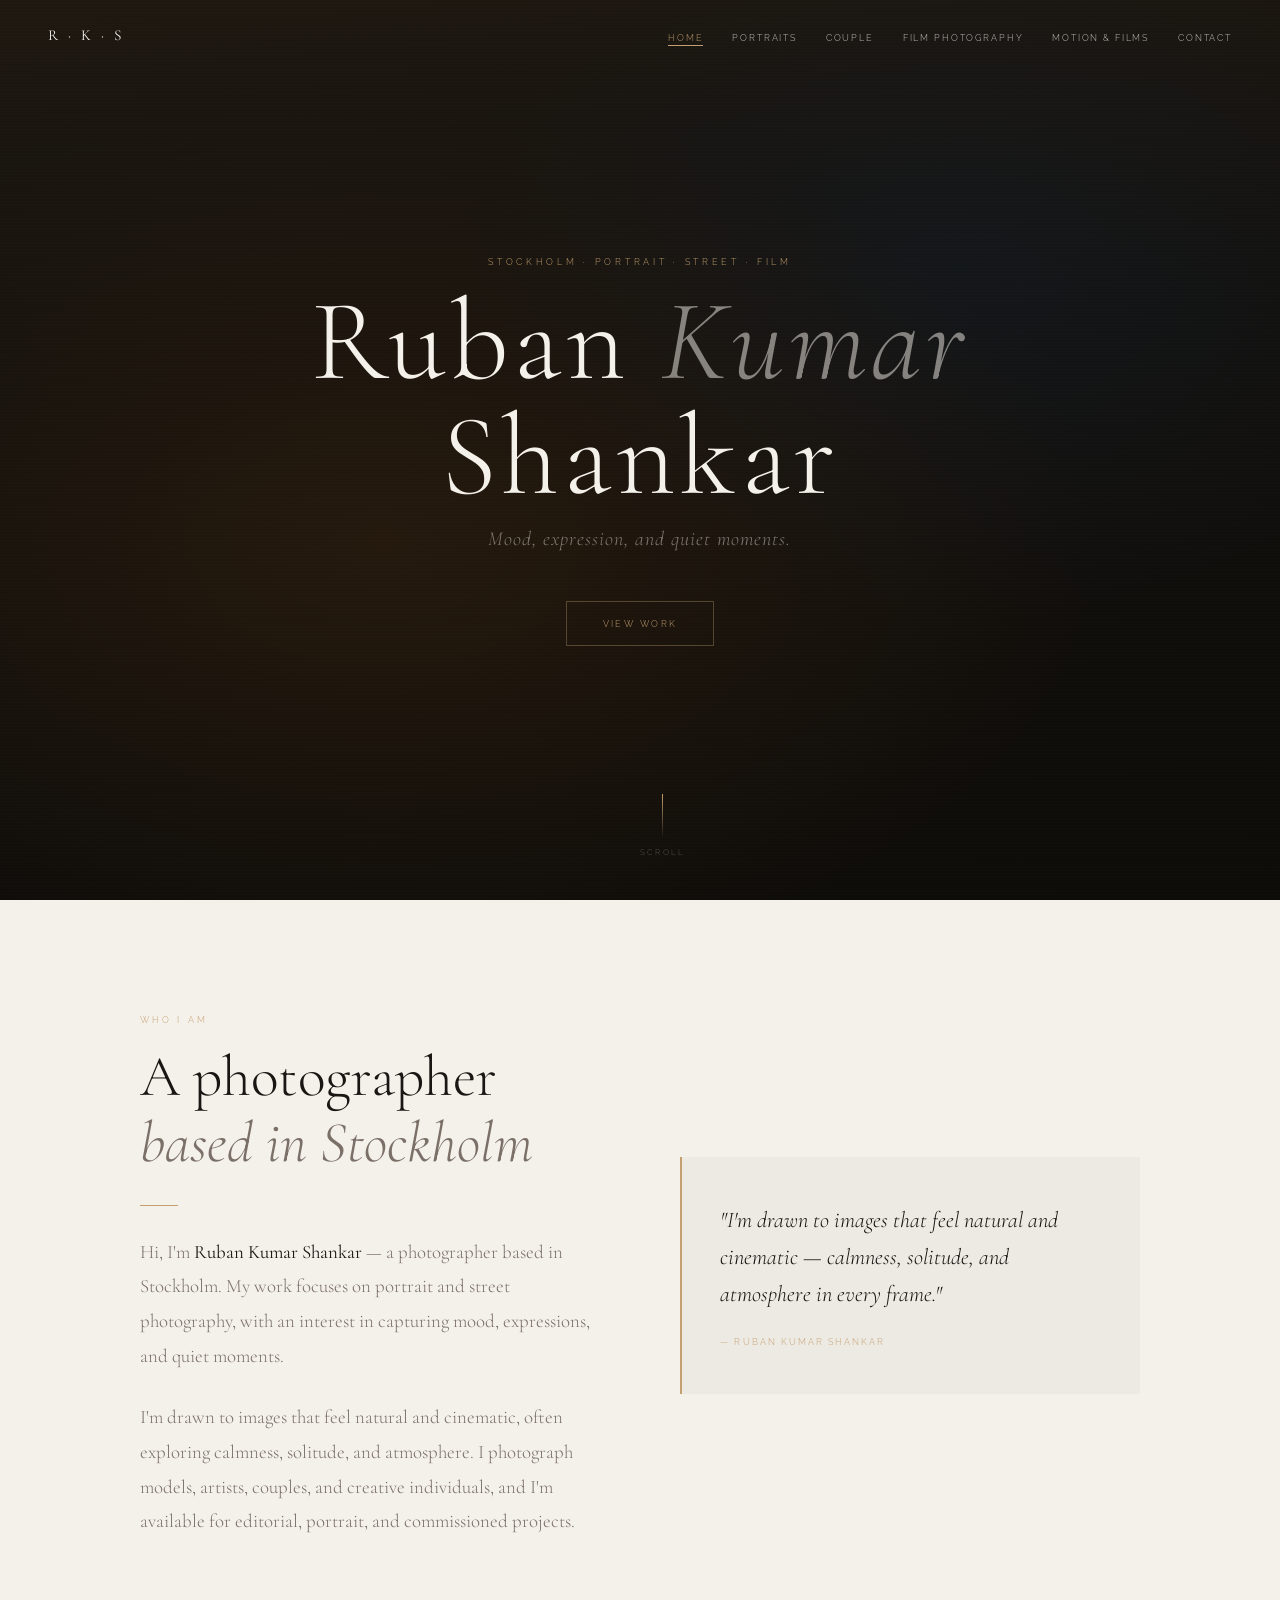
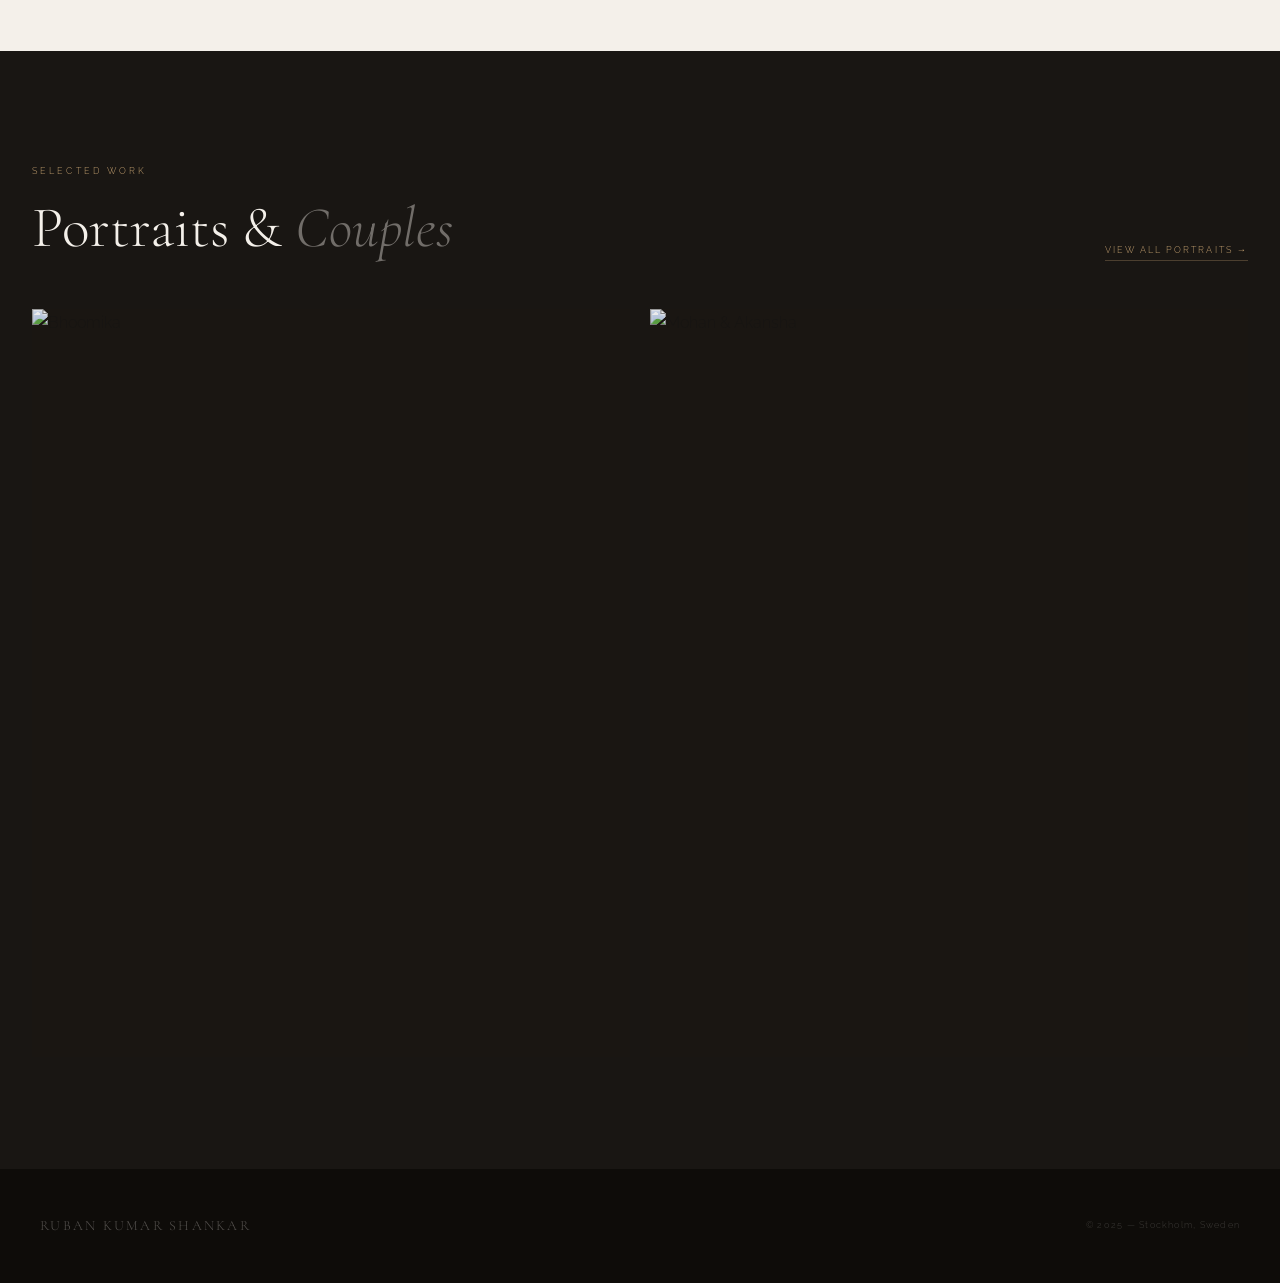
==== index.html @ 08f06799 "Add files via upload" ====
<!DOCTYPE html>
<html lang="en">
<head>
  <meta charset="UTF-8"/>
  <meta name="viewport" content="width=device-width, initial-scale=1.0"/>
  <title>Ruban Kumar Shankar — Photography</title>
  <link rel="preconnect" href="https://fonts.googleapis.com"/>
  <link rel="preconnect" href="https://fonts.gstatic.com" crossorigin/>
  <link href="https://fonts.googleapis.com/css2?family=Cormorant+Garamond:ital,wght@0,300;0,400;0,500;1,300;1,400&family=Raleway:wght@200;300;400;500&display=swap" rel="stylesheet"/>

  <style>
    :root {
      --ink:   #191613;
      --paper: #f4f0ea;
      --ghost: #edeae4;
      --warm:  #c4a070;
      --muted: #7a7068;
      --serif: 'Cormorant Garamond', Georgia, serif;
      --sans:  'Raleway', sans-serif;
      --ease:  cubic-bezier(.25,.46,.45,.94);
    }
    *, *::before, *::after { box-sizing: border-box; margin: 0; padding: 0; }
    html { scroll-behavior: smooth; }
    body { background: var(--paper); color: var(--ink); font-family: var(--sans); font-weight: 300; line-height: 1.7; overflow-x: hidden; }

    /* PAGE SYSTEM */
    .page { display: none; }
    .page.active { display: block; animation: pageIn .65s var(--ease) forwards; }
    @keyframes pageIn { from { opacity:0; transform:translateY(14px); } to { opacity:1; transform:translateY(0); } }

    /* NAV */
    nav { position:fixed; top:0; left:0; right:0; z-index:200; display:flex; align-items:center; justify-content:space-between; padding:1.4rem 3rem; transition:background .4s var(--ease), box-shadow .4s; }
    nav.scrolled { background:rgba(244,240,234,.93); backdrop-filter:blur(14px); -webkit-backdrop-filter:blur(14px); box-shadow:0 1px 0 rgba(0,0,0,.06); }
    .nav-brand { font-family:var(--serif); font-size:.95rem; font-weight:400; letter-spacing:.2em; text-transform:uppercase; color:var(--paper); cursor:pointer; transition:color .3s; }
    nav.scrolled .nav-brand { color:var(--ink); }
    .nav-links { display:flex; gap:1.8rem; list-style:none; }
    .nav-links a { font-size:.58rem; letter-spacing:.2em; text-transform:uppercase; color:rgba(244,240,234,.8); text-decoration:none; cursor:pointer; position:relative; transition:color .3s; white-space:nowrap; }
    .nav-links a::after { content:''; position:absolute; bottom:-3px; left:0; width:0; height:1px; background:var(--warm); transition:width .35s var(--ease); }
    .nav-links a:hover::after, .nav-links a.active::after { width:100%; }
    .nav-links a.active { color:var(--warm); }
    nav.scrolled .nav-links a { color:var(--muted); }
    nav.scrolled .nav-links a.active { color:var(--warm); }
    .nav-toggle { display:none; background:none; border:none; cursor:pointer; padding:4px; }
    .nav-toggle span { display:block; width:20px; height:1px; background:var(--paper); margin:5px 0; transition:background .3s; }
    nav.scrolled .nav-toggle span { background:var(--ink); }

    /* HERO */
    .hero { height:100vh; min-height:580px; background:var(--ink); display:flex; flex-direction:column; align-items:center; justify-content:center; position:relative; overflow:hidden; }
    .hero::before { content:''; position:absolute; inset:0; background:radial-gradient(ellipse 80% 70% at 30% 60%, rgba(50,32,14,.6) 0%, transparent 70%), radial-gradient(ellipse 60% 60% at 75% 30%, rgba(20,28,38,.5) 0%, transparent 65%), linear-gradient(175deg, #1e1810 0%, #12100d 40%, #0e0c09 100%); }
    .hero::after { content:''; position:absolute; inset:0; pointer-events:none; z-index:1; background:repeating-linear-gradient(0deg, transparent, transparent 2px, rgba(255,255,255,.012) 2px, rgba(255,255,255,.012) 3px); }
    .hero-content { position:relative; z-index:2; text-align:center; padding:0 2rem; }
    .hero-eyebrow { font-size:.58rem; letter-spacing:.4em; text-transform:uppercase; color:var(--warm); opacity:0; animation:up .9s var(--ease) .3s forwards; }
    .hero-name { font-family:var(--serif); font-size:clamp(3.2rem, 9vw, 8rem); font-weight:300; line-height:1.0; letter-spacing:.04em; color:var(--paper); margin:.9rem 0 .5rem; opacity:0; animation:up 1s var(--ease) .55s forwards; }
    .hero-name em { font-style:italic; color:rgba(244,240,234,.5); font-weight:300; }
    .hero-sub { font-family:var(--serif); font-size:clamp(.95rem,2vw,1.25rem); font-style:italic; font-weight:300; color:rgba(244,240,234,.45); letter-spacing:.05em; opacity:0; animation:up .9s var(--ease) .8s forwards; }
    .hero-cta { display:inline-block; margin-top:2.8rem; font-size:.58rem; letter-spacing:.26em; text-transform:uppercase; color:var(--warm); text-decoration:none; cursor:pointer; border:1px solid rgba(196,160,112,.35); padding:.85rem 2.2rem; transition:background .3s, color .3s, border-color .3s; opacity:0; animation:up .8s var(--ease) 1.1s forwards; }
    .hero-cta:hover { background:var(--warm); color:var(--ink); border-color:var(--warm); }
    .hero-scroll { position:absolute; bottom:2.5rem; left:50%; transform:translateX(-50%); display:flex; flex-direction:column; align-items:center; gap:.5rem; cursor:pointer; opacity:0; animation:up .7s var(--ease) 1.5s forwards; }
    .hero-scroll span { font-size:.5rem; letter-spacing:.28em; text-transform:uppercase; color:rgba(244,240,234,.3); }
    .scroll-line { width:1px; height:44px; background:linear-gradient(to bottom, var(--warm), transparent); animation:pulse 2.2s ease-in-out infinite; }
    @keyframes pulse { 0%,100%{opacity:.35} 50%{opacity:1} }
    @keyframes up { from{opacity:0;transform:translateY(22px)} to{opacity:1;transform:translateY(0)} }

    /* LAYOUT */
    .container { max-width:1080px; margin:0 auto; padding:0 2.5rem; }
    .container-wide { max-width:1300px; margin:0 auto; padding:0 2rem; }
    section { padding:7rem 0; }
    .section-label { font-size:.57rem; letter-spacing:.34em; text-transform:uppercase; color:var(--warm); margin-bottom:1rem; display:block; }
    .section-heading { font-family:var(--serif); font-size:clamp(2rem,5vw,3.6rem); font-weight:300; line-height:1.15; color:var(--ink); }
    .section-heading em { font-style:italic; color:var(--muted); }
    .reveal { opacity:0; transform:translateY(28px); transition:opacity .8s var(--ease), transform .8s var(--ease); }
    .reveal.visible { opacity:1; transform:translateY(0); }

    /* ABOUT */
    .about { background:var(--paper); }
    .about-grid { display:grid; grid-template-columns:1fr 1fr; gap:5rem; align-items:center; }
    .about-text p { font-family:var(--serif); font-size:1.18rem; font-weight:300; line-height:1.85; color:var(--muted); margin-top:1.6rem; }
    .about-text p strong { color:var(--ink); font-weight:400; }
    .divider { width:38px; height:1px; background:var(--warm); margin:1.8rem 0; }
    .about-quote { background:var(--ghost); padding:2.8rem 2.4rem; border-left:2px solid var(--warm); }
    .about-quote blockquote { font-family:var(--serif); font-size:1.4rem; font-weight:300; font-style:italic; line-height:1.65; color:var(--ink); }
    .about-quote cite { display:block; margin-top:1.3rem; font-style:normal; font-size:.58rem; letter-spacing:.22em; text-transform:uppercase; color:var(--warm); }

    /* HOME WORK TEASER */
    .work-teaser { background:var(--ink); }
    .work-teaser-header { display:flex; justify-content:space-between; align-items:flex-end; margin-bottom:3rem; }
    .work-teaser-header a { font-size:.58rem; letter-spacing:.22em; text-transform:uppercase; color:var(--warm); text-decoration:none; cursor:pointer; border-bottom:1px solid rgba(196,160,112,.3); padding-bottom:2px; transition:border-color .3s; }
    .work-teaser-header a:hover { border-color:var(--warm); }
    .home-feature-grid { display:grid; grid-template-columns:1fr 1fr; gap:1.2rem; }
    .home-feature-card { position:relative; overflow:hidden; aspect-ratio:4/5; cursor:pointer; background:#1a1612; }
    .home-feature-card img { width:100%; height:100%; object-fit:cover; filter:brightness(.92) saturate(.85); transition:transform .7s var(--ease), filter .7s var(--ease); display:block; }
    .home-feature-card:hover img { transform:scale(1.04); filter:brightness(.75) saturate(.7); }
    .home-feature-card .card-label { position:absolute; bottom:0; left:0; right:0; padding:2.5rem 1.5rem 1.5rem; background:linear-gradient(to top, rgba(10,8,6,.85), transparent); opacity:0; transform:translateY(6px); transition:opacity .4s var(--ease), transform .4s var(--ease); }
    .home-feature-card:hover .card-label { opacity:1; transform:translateY(0); }
    .card-label span { font-size:.58rem; letter-spacing:.24em; text-transform:uppercase; color:var(--paper); }
    .card-label .cat { color:var(--warm); font-size:.52rem; display:block; margin-bottom:.3rem; }

    /* GALLERY HERO */
    .gallery-hero { padding-top:10rem; padding-bottom:5rem; background:var(--paper); text-align:center; }
    .gallery-hero p { font-family:var(--serif); font-style:italic; font-size:1.1rem; color:var(--muted); max-width:540px; margin:1.2rem auto 0; }

    /* PORTRAITS GRID */
    .portraits-grid { display:grid; grid-template-columns:repeat(3,1fr); gap:2px; background:rgba(25,22,19,.06); }
    .portrait-card { position:relative; overflow:hidden; aspect-ratio:3/4; cursor:pointer; background:var(--ghost); }
    .portrait-card img { width:100%; height:100%; object-fit:cover; display:block; filter:brightness(.95) saturate(.88); transition:transform .7s var(--ease), filter .6s var(--ease); }
    .portrait-card:hover img { transform:scale(1.05); filter:brightness(.72) saturate(.7); }
    .portrait-card .p-label { position:absolute; bottom:0; left:0; right:0; padding:3rem 1.2rem 1.2rem; background:linear-gradient(to top, rgba(12,10,8,.9), transparent); transform:translateY(8px); opacity:0; transition:opacity .4s var(--ease), transform .4s var(--ease); }
    .portrait-card:hover .p-label { opacity:1; transform:translateY(0); }
    .p-label .name { font-family:var(--serif); font-size:1.2rem; font-weight:300; color:var(--paper); }
    .p-label .type { font-size:.52rem; letter-spacing:.24em; text-transform:uppercase; color:var(--warm); }

    /* COUPLE GRID */
    .couple-grid { display:grid; grid-template-columns:1fr 1fr; gap:1.5rem; margin-top:3.5rem; }
    .couple-card { position:relative; overflow:hidden; aspect-ratio:4/5; cursor:pointer; background:var(--ghost); }
    .couple-card img { width:100%; height:100%; object-fit:cover; display:block; filter:brightness(.95) saturate(.82); transition:transform .7s var(--ease), filter .6s var(--ease); }
    .couple-card:hover img { transform:scale(1.04); filter:brightness(.72) saturate(.7); }
    .couple-card .c-label { position:absolute; bottom:0; left:0; right:0; padding:3rem 1.5rem 1.5rem; background:linear-gradient(to top, rgba(12,10,8,.88), transparent); transform:translateY(6px); opacity:0; transition:opacity .4s var(--ease), transform .4s var(--ease); }
    .couple-card:hover .c-label { opacity:1; transform:translateY(0); }
    .c-label .name { font-family:var(--serif); font-size:1.25rem; font-weight:300; color:var(--paper); }
    .c-label .type { font-size:.52rem; letter-spacing:.24em; text-transform:uppercase; color:var(--warm); }

    /* MODAL */
    .modal-overlay { position:fixed; inset:0; z-index:500; background:rgba(15,12,10,.97); backdrop-filter:blur(8px); display:none; flex-direction:column; opacity:0; transition:opacity .4s var(--ease); }
    .modal-overlay.open { display:flex; }
    .modal-overlay.visible { opacity:1; }
    .modal-nav-bar { display:flex; align-items:center; justify-content:space-between; padding:1.4rem 2.5rem; border-bottom:1px solid rgba(244,240,234,.08); flex-shrink:0; }
    .modal-title { font-family:var(--serif); font-size:1.5rem; font-weight:300; color:var(--paper); }
    .modal-meta { font-size:.55rem; letter-spacing:.22em; text-transform:uppercase; color:var(--warm); margin-top:.2rem; }
    .modal-close { background:none; border:1px solid rgba(244,240,234,.15); color:var(--paper); width:36px; height:36px; cursor:pointer; font-size:1rem; display:flex; align-items:center; justify-content:center; transition:background .3s; }
    .modal-close:hover { background:rgba(244,240,234,.08); }
    .modal-body { flex:1; overflow:auto; padding:2rem 2.5rem 2.5rem; display:flex; flex-direction:column; }
    .modal-embed { position:relative; flex:1; min-height:400px; }
    .modal-embed iframe { position:absolute; inset:0; width:100%; height:100%; border:none; }
    .modal-cover { display:flex; flex-direction:column; align-items:center; justify-content:center; gap:2rem; flex:1; }
    .modal-cover img { max-height:60vh; max-width:100%; object-fit:contain; filter:brightness(.94) saturate(.86); }
    .modal-cover-note { text-align:center; max-width:440px; }
    .modal-cover-note .label { font-size:.55rem; letter-spacing:.26em; text-transform:uppercase; color:var(--warm); margin-bottom:.8rem; display:block; }
    .modal-cover-note p { font-family:var(--serif); font-style:italic; font-size:.95rem; color:rgba(244,240,234,.4); line-height:1.7; }

    /* FILM PAGE */
    .film-dark-hero { height:65vh; min-height:440px; background:linear-gradient(155deg, #1c1510, #0d0b09 55%, #1a1610); display:flex; flex-direction:column; align-items:center; justify-content:center; position:relative; overflow:hidden; }
    .film-dark-hero::before { content:''; position:absolute; inset:0; background:repeating-linear-gradient(0deg, transparent, transparent 3px, rgba(255,255,255,.007) 3px, rgba(255,255,255,.007) 4px); }
    .film-dark-hero-content { position:relative; z-index:1; text-align:center; padding:0 2rem; }
    .film-dark-hero h1 { font-family:var(--serif); font-size:clamp(2.8rem,8vw,6.5rem); font-weight:300; color:var(--paper); letter-spacing:.07em; line-height:1.05; }
    .film-dark-hero p { font-family:var(--serif); font-style:italic; font-size:1.05rem; color:rgba(244,240,234,.4); margin-top:.8rem; }
    .film-intro { background:var(--paper); padding:5rem 0 3rem; }
    .film-intro-inner { max-width:640px; margin:0 auto; text-align:center; }
    .film-intro-inner p { font-family:var(--serif); font-size:1.15rem; font-weight:300; font-style:italic; line-height:1.85; color:var(--muted); }
    .film-intro-inner .hr { width:36px; height:1px; background:var(--warm); margin:2.2rem auto; }
    .film-embed-section { background:var(--ghost); padding:4rem 0 6rem; }
    .embed-block { max-width:1100px; margin:0 auto; padding:0 2rem; }
    .embed-label { font-size:.56rem; letter-spacing:.3em; text-transform:uppercase; color:var(--warm); margin-bottom:1.5rem; display:block; }
    .lr-wrap { position:relative; padding-bottom:56%; height:0; overflow:hidden; box-shadow:0 24px 72px rgba(18,15,12,.2); border:1px solid rgba(122,112,104,.12); }
    .lr-wrap iframe { position:absolute; top:0; left:0; width:100%; height:100%; border:none; }

    /* MOTION PAGE */
    .motion-page { padding-top:10rem; padding-bottom:8rem; }
    .motion-content p { font-family:var(--serif); font-size:1.1rem; font-weight:300; line-height:1.85; color:var(--muted); margin-top:1.4rem; }
    .motion-project { margin-top:5rem; }
    .project-head { margin-bottom:2rem; }
    .project-head h3 { font-family:var(--serif); font-size:2rem; font-weight:300; }
    .project-head p { font-family:var(--serif); font-style:italic; color:var(--muted); margin-top:.5rem; line-height:1.7; }
    .video-embed { position:relative; padding-bottom:56.25%; height:0; overflow:hidden; background:var(--ink); box-shadow:0 20px 60px rgba(18,15,12,.18); }
    .video-embed iframe { position:absolute; inset:0; width:100%; height:100%; border:none; }
    .video-placeholder { position:absolute; inset:0; display:flex; flex-direction:column; align-items:center; justify-content:center; gap:1rem; }
    .video-placeholder p { font-size:.6rem; letter-spacing:.22em; text-transform:uppercase; color:rgba(244,240,234,.3); }
    .play-icon { width:56px; height:56px; border:1px solid rgba(244,240,234,.2); border-radius:50%; display:flex; align-items:center; justify-content:center; }
    .play-icon::after { content:''; width:0; height:0; border-top:9px solid transparent; border-bottom:9px solid transparent; border-left:16px solid rgba(244,240,234,.4); margin-left:4px; }

    /* CONTACT PAGE */
    .contact-page { padding-top:10rem; padding-bottom:8rem; }
    .contact-inner { display:grid; grid-template-columns:1fr 1fr; gap:5rem; }
    .contact-left h2 { font-family:var(--serif); font-size:clamp(2rem,5vw,3.2rem); font-weight:300; line-height:1.2; }
    .contact-left h2 em { font-style:italic; color:var(--muted); }
    .contact-left p { font-family:var(--serif); font-size:1.05rem; color:var(--muted); margin-top:1.5rem; line-height:1.8; }
    .contact-left .email-link { display:inline-block; margin-top:2rem; font-size:.6rem; letter-spacing:.22em; text-transform:uppercase; color:var(--warm); text-decoration:none; border-bottom:1px solid rgba(196,160,112,.3); padding-bottom:3px; transition:border-color .3s; }
    .contact-left .email-link:hover { border-color:var(--warm); }
    .contact-form { display:flex; flex-direction:column; gap:1.4rem; }
    .form-field { display:flex; flex-direction:column; gap:.45rem; }
    .form-field label { font-size:.56rem; letter-spacing:.26em; text-transform:uppercase; color:var(--muted); }
    .form-field input, .form-field textarea { background:var(--ghost); border:1px solid rgba(122,112,104,.2); color:var(--ink); padding:.9rem 1rem; font-family:var(--sans); font-size:.85rem; font-weight:300; outline:none; transition:border-color .3s; resize:none; }
    .form-field input:focus, .form-field textarea:focus { border-color:var(--warm); }
    .form-field textarea { min-height:130px; }
    .btn-submit { align-self:flex-start; font-size:.6rem; letter-spacing:.26em; text-transform:uppercase; color:var(--warm); background:transparent; border:1px solid rgba(196,160,112,.35); padding:.9rem 2.2rem; cursor:pointer; font-family:var(--sans); font-weight:300; transition:background .3s, color .3s, border-color .3s; }
    .btn-submit:hover { background:var(--warm); color:var(--ink); border-color:var(--warm); }
    .form-success { display:none; font-family:var(--serif); font-style:italic; color:var(--warm); font-size:1rem; }

    /* FOOTER */
    footer { background:#0e0c09; padding:2.8rem 2.5rem; display:flex; justify-content:space-between; align-items:center; flex-wrap:wrap; gap:1rem; }
    .footer-brand { font-family:var(--serif); font-size:.88rem; letter-spacing:.16em; text-transform:uppercase; color:rgba(244,240,234,.3); }
    .footer-copy { font-size:.55rem; letter-spacing:.14em; color:rgba(244,240,234,.2); }

    /* RESPONSIVE */
    @media (max-width:860px) {
      nav { padding:1.2rem 1.5rem; }
      .nav-links { position:fixed; top:0; right:-100%; height:100vh; width:65%; background:var(--ink); flex-direction:column; justify-content:center; align-items:center; gap:2.2rem; z-index:210; transition:right .4s var(--ease); }
      .nav-links.open { right:0; }
      .nav-links a { font-size:.75rem; color:rgba(244,240,234,.7) !important; }
      .nav-links a.active { color:var(--warm) !important; }
      .nav-toggle { display:block; z-index:300; }
      .about-grid, .contact-inner { grid-template-columns:1fr; gap:3rem; }
      .home-feature-grid { grid-template-columns:1fr; }
      .portraits-grid { grid-template-columns:repeat(2,1fr); }
      .couple-grid { grid-template-columns:1fr; }
      .work-teaser-header { flex-direction:column; align-items:flex-start; gap:1rem; }
    }
    @media (max-width:480px) {
      section { padding:4.5rem 0; }
      .portraits-grid { grid-template-columns:1fr 1fr; }
    }
  </style>
</head>
<body>

<!-- NAV -->
<nav id="main-nav">
  <div class="nav-brand" onclick="showPage('home')">R · K · S</div>
  <ul class="nav-links" id="nav-links">
    <li><a class="active" id="nav-home"      onclick="showPage('home');      return false;">Home</a></li>
    <li><a              id="nav-portraits"   onclick="showPage('portraits'); return false;">Portraits</a></li>
    <li><a              id="nav-couple"      onclick="showPage('couple');    return false;">Couple</a></li>
    <li><a              id="nav-film"        onclick="showPage('film');      return false;">Film Photography</a></li>
    <li><a              id="nav-motion"      onclick="showPage('motion');    return false;">Motion &amp; Films</a></li>
    <li><a              id="nav-contact"     onclick="showPage('contact');   return false;">Contact</a></li>
  </ul>
  <button class="nav-toggle" id="nav-toggle" aria-label="Menu">
    <span></span><span></span><span></span>
  </button>
</nav>


<!-- ═══════════════ HOME ═══════════════ -->
<div class="page active" id="page-home">
  <section class="hero">
    <div class="hero-content">
      <p class="hero-eyebrow">Stockholm · Portrait · Street · Film</p>
      <h1 class="hero-name">Ruban <em>Kumar</em><br>Shankar</h1>
      <p class="hero-sub">Mood, expression, and quiet moments.</p>
      <span class="hero-cta" onclick="showPage('portraits')">View Work</span>
    </div>
    <div class="hero-scroll" onclick="document.getElementById('home-about').scrollIntoView({behavior:'smooth'})">
      <div class="scroll-line"></div>
      <span>Scroll</span>
    </div>
  </section>

  <section class="about" id="home-about">
    <div class="container">
      <div class="about-grid">
        <div class="about-text reveal">
          <span class="section-label">Who I Am</span>
          <h2 class="section-heading">A photographer<br><em>based in Stockholm</em></h2>
          <div class="divider"></div>
          <p>Hi, I'm <strong>Ruban Kumar Shankar</strong> — a photographer based in Stockholm. My work focuses on portrait and street photography, with an interest in capturing mood, expressions, and quiet moments.</p>
          <p>I'm drawn to images that feel natural and cinematic, often exploring calmness, solitude, and atmosphere. I photograph models, artists, couples, and creative individuals, and I'm available for editorial, portrait, and commissioned projects.</p>
        </div>
        <div class="reveal" style="transition-delay:.18s">
          <div class="about-quote">
            <blockquote>"I'm drawn to images that feel natural and cinematic — calmness, solitude, and atmosphere in every frame."</blockquote>
            <cite>— Ruban Kumar Shankar</cite>
          </div>
        </div>
      </div>
    </div>
  </section>

  <section class="work-teaser">
    <div class="container-wide">
      <div class="work-teaser-header reveal">
        <div>
          <span class="section-label" style="color:var(--warm)">Selected Work</span>
          <h2 class="section-heading" style="color:var(--paper)">Portraits &amp; <em style="color:rgba(244,240,234,.4)">Couples</em></h2>
        </div>
        <a onclick="showPage('portraits')">View all portraits →</a>
      </div>
      <div class="home-feature-grid">
        <div class="home-feature-card reveal" style="transition-delay:.1s" onclick="showPage('portraits')">
          <img src="https://cdn.myportfolio.com/83d0ee9f-f823-47f2-b3d6-2b49afa565c9/6a889fc2-a87f-40f0-946a-40c89213c8d4_rwc_0x434x1365x1365x32.jpg?h=e5824a8cd0b919c02f7b81f8e61b1beb" alt="Bhoomika" loading="lazy"/>
          <div class="card-label"><span class="cat">Portraits</span><span>Bhoomika</span></div>
        </div>
        <div class="home-feature-card reveal" style="transition-delay:.2s" onclick="showPage('couple')">
          <img src="https://cdn.myportfolio.com/83d0ee9f-f823-47f2-b3d6-2b49afa565c9/3237077a-9f48-49ce-8d47-b8405699589f_rwc_0x595x1365x1365x32.jpg?h=fba1a4f6bc89c14a0c44345f353e8f5a" alt="Mohan & Akansha" loading="lazy"/>
          <div class="card-label"><span class="cat">Couples</span><span>Mohan &amp; Akansha</span></div>
        </div>
      </div>
    </div>
  </section>

  <footer><span class="footer-brand">Ruban Kumar Shankar</span><span class="footer-copy">© 2025 — Stockholm, Sweden</span></footer>
</div>


<!-- ═══════════════ PORTRAITS ═══════════════ -->
<div class="page" id="page-portraits">
  <div class="gallery-hero">
    <div class="container">
      <span class="section-label" style="display:block;text-align:center">Portfolio</span>
      <h1 class="section-heading" style="text-align:center">Portraits</h1>
      <p>Individual sessions — models, artists, and creative people captured in their element.</p>
    </div>
  </div>
  <div class="portraits-grid" id="portraits-grid"></div>
  <footer><span class="footer-brand">Ruban Kumar Shankar</span><span class="footer-copy">© 2025 — Stockholm, Sweden</span></footer>
</div>


<!-- ═══════════════ COUPLE ═══════════════ -->
<div class="page" id="page-couple">
  <div class="gallery-hero">
    <div class="container">
      <span class="section-label" style="display:block;text-align:center">Sessions</span>
      <h1 class="section-heading" style="text-align:center">Couples</h1>
      <p>Shared moments, quiet light, and the space between two people.</p>
    </div>
  </div>
  <section style="background:var(--paper);padding:4rem 0 6rem">
    <div class="container">
      <div class="couple-grid" id="couple-grid"></div>
    </div>
  </section>
  <footer><span class="footer-brand">Ruban Kumar Shankar</span><span class="footer-copy">© 2025 — Stockholm, Sweden</span></footer>
</div>


<!-- ═══════════════ FILM PHOTOGRAPHY ═══════════════ -->
<div class="page" id="page-film">
  <section class="film-dark-hero">
    <div class="film-dark-hero-content">
      <span class="section-label">Analogue Work</span>
      <h1>Film<br>Photography</h1>
      <p>Shot on 35mm — developed in patience</p>
    </div>
  </section>

  <div class="film-intro">
    <div class="film-intro-inner reveal">
      <p>There is an honesty to film that digital cannot replicate. The grain, the slight overexposure, the cost of every frame — that discipline shapes how I see. These photographs were made slowly, deliberately.</p>
      <div class="hr"></div>
      <span class="section-label" style="text-align:center;display:block">Browse the album below</span>
    </div>
  </div>

  <section class="film-embed-section">
    <div class="embed-block reveal">
      <span class="embed-label">Lightroom Album — Film Series I</span>
      <div class="lr-wrap">
        <iframe src="https://lightroom.adobe.com/embed/shares/6e193f0a2e384727864e77f83e6aef22/slideshow?background_color=%232D2D2D&color=%23999999" allowfullscreen title="Film Photography — Ruban Kumar Shankar"></iframe>
      </div>
    </div>
  </section>

  <footer><span class="footer-brand">Ruban Kumar Shankar</span><span class="footer-copy">© 2025 — Stockholm, Sweden</span></footer>
</div>


<!-- ═══════════════ MOTION & FILMS ═══════════════ -->
<div class="page" id="page-motion">
  <section class="motion-page">
    <div class="container">
      <div class="motion-content reveal">
        <span class="section-label">Cinematics</span>
        <h1 class="section-heading">Motion &amp; Films</h1>
        <p>Alongside photography, I create short cinematic reels during portrait and couple sessions — small visual moments captured in motion. Simple gestures, movement, and atmosphere that complement the still images from each shoot.</p>
        <p>I enjoy experimenting with motion as a way to expand portrait storytelling beyond a single frame.</p>
      </div>

      <div class="motion-project reveal" style="transition-delay:.2s">
        <div class="project-head">
          <span class="section-label">2025 — Dance Video Project</span>
          <h3>Simple Manusan</h3>
          <p>A small independent dance video project directed with friends, using only available resources and locations. A personal learning experience in visual storytelling, directing performers, and editing rhythm with music.</p>
        </div>
        <div class="video-embed">
          <!-- 
            TO ADD YOUR VIDEO: Replace the div.video-placeholder below with:
            <iframe src="https://www.youtube.com/embed/YOUR_VIDEO_ID" allowfullscreen></iframe>
            or for Vimeo:
            <iframe src="https://player.vimeo.com/video/YOUR_VIDEO_ID" allowfullscreen></iframe>
          -->
          <div class="video-placeholder">
            <div class="play-icon"></div>
            <p>Add your YouTube or Vimeo embed link here</p>
          </div>
        </div>
      </div>
    </div>
  </section>
  <footer><span class="footer-brand">Ruban Kumar Shankar</span><span class="footer-copy">© 2025 — Stockholm, Sweden</span></footer>
</div>


<!-- ═══════════════ CONTACT ═══════════════ -->
<div class="page" id="page-contact">
  <section class="contact-page">
    <div class="container">
      <div class="contact-inner">
        <div class="contact-left reveal">
          <span class="section-label">Get in Touch</span>
          <h2>Let's make something<br><em>worth keeping</em></h2>
          <p>Available for portrait sessions, couple shoots, editorial commissions, and creative collaborations in Stockholm and beyond.</p>
          <a class="email-link" href="mailto:hello@rubankumarshankar.com">hello@rubankumarshankar.com</a>
        </div>
        <div class="reveal" style="transition-delay:.15s">
          <form class="contact-form" id="contact-form" onsubmit="handleForm(event)">
            <div class="form-field"><label for="cf-name">Name</label><input type="text" id="cf-name" placeholder="Your name" required/></div>
            <div class="form-field"><label for="cf-email">Email</label><input type="email" id="cf-email" placeholder="your@email.com" required/></div>
            <div class="form-field"><label for="cf-msg">Message</label><textarea id="cf-msg" placeholder="Tell me about your project…" required></textarea></div>
            <button class="btn-submit" type="submit">Send Message</button>
            <p class="form-success" id="form-success">Thank you — I'll be in touch soon.</p>
          </form>
        </div>
      </div>
    </div>
  </section>
  <footer><span class="footer-brand">Ruban Kumar Shankar</span><span class="footer-copy">© 2025 — Stockholm, Sweden</span></footer>
</div>


<!-- SESSION MODAL -->
<div class="modal-overlay" id="session-modal" onclick="closeModal(event)">
  <div class="modal-nav-bar" onclick="event.stopPropagation()">
    <div>
      <div class="modal-title" id="modal-title">Session</div>
      <div class="modal-meta" id="modal-meta">Portrait · Stockholm</div>
    </div>
    <button class="modal-close" onclick="closeModalBtn()">✕</button>
  </div>
  <div class="modal-body" onclick="event.stopPropagation()" id="modal-body"></div>
</div>


<script>
  const CDN = 'https://cdn.myportfolio.com/83d0ee9f-f823-47f2-b3d6-2b49afa565c9/';

  // ── PORTRAIT DATA ──────────────────────────────────────────────────
  // To link a Lightroom album: replace null with the share ID string
  // e.g. lrId: 'abc123def456...'
  // Get it from: Lightroom Web → Share → the ID in the URL
  const portraits = [
    { name:'Bhoomika',  meta:'Portrait · Stockholm', cover:'6a889fc2-a87f-40f0-946a-40c89213c8d4_rwc_0x434x1365x1365x32.jpg?h=e5824a8cd0b919c02f7b81f8e61b1beb',  lrId:null },
    { name:'Swetha',    meta:'Portrait · Stockholm', cover:'cc464dd8-e1a1-41e9-aa46-a20402aed9d6_rwc_0x124x1365x1365x32.jpg?h=5d4fd15ab822c823a84d8956f22a71a8',  lrId:null },
    { name:'Ashwini',   meta:'Portrait · Stockholm', cover:'19d73f71-28dd-4c30-80e5-14134977dac4_rwc_548x744x606x455x32.jpg?h=1f01c0d7c33ad771f77fcad5062c23b5', lrId:null },
    { name:'Nakshatra', meta:'Portrait · Stockholm', cover:'1fc1b30e-5078-4df9-adc0-b8105dc279c8_rwc_545x135x621x621x32.jpg?h=3cc8e487d2a5928ca1f982d6784e08d1',  lrId:null },
    { name:'Adhith',    meta:'Portrait · Stockholm', cover:'96652475-db82-4386-ae96-0d65fc5aee47_rwc_0x335x1365x1365x32.jpg?h=00d3c9fef164f3ab9997f52ba1496b33',  lrId:null },
    { name:'Raveena',   meta:'Portrait · Stockholm', cover:'38451275-341d-402b-856a-7468b01807b9_rwc_0x43x1364x1023x32.jpg?h=67e2d3b35a8bdc6e90f108403829c942',   lrId:null },
    { name:'Bhargav',   meta:'Portrait · Stockholm', cover:'54c1e97b-1a5a-4205-84d8-922640e21d46_rwc_798x50x1118x1118x32.jpg?h=c1e9398c93be6371855bf34e8eb052a5',  lrId:null },
    { name:'Monica',    meta:'Portrait · Stockholm', cover:'69127b3c-bbdf-457a-b931-1e47bdfa83cd_carw_4x3x32.jpg?h=a9c0beec62201f00fc9ded3cd78712cf',           lrId:null },
    { name:'Marie',     meta:'Portrait · Stockholm', cover:'6ecd5fd0-8e86-448a-a96d-a53fddca3b27_rwc_0x514x1365x1023x32.jpg?h=0256cfa78811563c2a2329a918f8a9d6',   lrId:null },
    { name:'Yann',      meta:'Portrait · Stockholm', cover:'4913ef33-2352-42ee-ac20-65a6d464dff4_rwc_240x426x868x868x32.jpg?h=840abae29b1bb3954dd4d6614f35d624',   lrId:null },
  ];

  // ── COUPLE DATA ────────────────────────────────────────────────────
  const couples = [
    { name:'Mohan & Akansha',    meta:'Couple Session', cover:'3237077a-9f48-49ce-8d47-b8405699589f_rwc_0x595x1365x1365x32.jpg?h=fba1a4f6bc89c14a0c44345f353e8f5a', lrId:null },
    { name:'Satheesh & Aswathy', meta:'Couple Session', cover:'ff7f416a-965d-4105-9a3f-953dd8f94fc2_rwc_0x167x1365x1365x32.jpg?h=c866a558199d59e6c6de123ffabe607d',  lrId:null },
    { name:'Yann & Swetha',      meta:'Couple Session', cover:'6cdbfb5c-423a-4064-8e70-bd178c0bec74_rwc_0x241x1365x1365x32.jpg?h=81e8a43a92b95a930bdb6b8a08e8be84',  lrId:null },
    { name:'Rajesh & Ankita',    meta:'Couple Session', cover:'d9921c5f-e5ba-4ab1-a353-40a082db8fb1_rwc_0x376x1151x1151x32.jpg?h=54b6c1278aab48032baca0155207c3d6',  lrId:null },
  ];

  // ── RENDER ─────────────────────────────────────────────────────────
  document.getElementById('portraits-grid').innerHTML = portraits.map((p,i) => `
    <div class="portrait-card" onclick="openSession(portraits[${i}])" style="animation-delay:${i*.06}s">
      <img src="${CDN}${p.cover}" alt="${p.name}" loading="lazy"/>
      <div class="p-label"><div class="type">${p.meta}</div><div class="name">${p.name}</div></div>
    </div>`).join('');

  document.getElementById('couple-grid').innerHTML = couples.map((c,i) => `
    <div class="couple-card" onclick="openSession(couples[${i}])" style="animation-delay:${i*.08}s">
      <img src="${CDN}${c.cover}" alt="${c.name}" loading="lazy"/>
      <div class="c-label"><div class="type">${c.meta}</div><div class="name">${c.name}</div></div>
    </div>`).join('');

  // ── MODAL ──────────────────────────────────────────────────────────
  function openSession(item) {
    const modal = document.getElementById('session-modal');
    document.getElementById('modal-title').textContent = item.name;
    document.getElementById('modal-meta').textContent = item.meta;
    const body = document.getElementById('modal-body');

    if (item.lrId) {
      body.innerHTML = `<div class="modal-embed"><iframe src="https://lightroom.adobe.com/embed/shares/${item.lrId}/slideshow?background_color=%232D2D2D&color=%23999999" allowfullscreen title="${item.name}"></iframe></div>`;
    } else {
      body.innerHTML = `
        <div class="modal-cover">
          <img src="${CDN}${item.cover}" alt="${item.name}"/>
          <div class="modal-cover-note">
            <span class="label">Full Album</span>
            <p>To display the full Lightroom album here, open <code>index.html</code>, find <strong>${item.name}</strong> in the data array, and set <code>lrId</code> to your Lightroom share ID.</p>
          </div>
        </div>`;
    }

    modal.style.display = 'flex';
    document.body.style.overflow = 'hidden';
    requestAnimationFrame(() => modal.classList.add('visible'));
  }

  function closeModalBtn() {
    const modal = document.getElementById('session-modal');
    modal.classList.remove('visible');
    setTimeout(() => { modal.style.display = 'none'; document.getElementById('modal-body').innerHTML = ''; }, 400);
    document.body.style.overflow = '';
  }

  function closeModal(e) { if (e.target === document.getElementById('session-modal')) closeModalBtn(); }
  document.addEventListener('keydown', e => { if (e.key === 'Escape') closeModalBtn(); });

  // ── PAGE SWITCHING ─────────────────────────────────────────────────
  function showPage(name) {
    document.querySelectorAll('.page').forEach(p => p.classList.remove('active'));
    document.querySelectorAll('.nav-links a').forEach(a => a.classList.remove('active'));
    const page = document.getElementById('page-' + name);
    const navEl = document.getElementById('nav-' + name);
    if (page)  { page.classList.add('active'); window.scrollTo(0,0); }
    if (navEl) navEl.classList.add('active');
    const nav = document.getElementById('main-nav');
    if (name !== 'home') nav.classList.add('scrolled');
    else if (window.scrollY < 60) nav.classList.remove('scrolled');
    document.getElementById('nav-links').classList.remove('open');
    setTimeout(initReveal, 80);
  }

  window.addEventListener('scroll', () => {
    if (document.getElementById('page-home').classList.contains('active'))
      document.getElementById('main-nav').classList.toggle('scrolled', window.scrollY > 60);
  });

  document.getElementById('nav-toggle').addEventListener('click', () => {
    document.getElementById('nav-links').classList.toggle('open');
  });

  // ── REVEAL ─────────────────────────────────────────────────────────
  function initReveal() {
    const obs = new IntersectionObserver(entries => {
      entries.forEach(e => { if (e.isIntersecting) { e.target.classList.add('visible'); obs.unobserve(e.target); } });
    }, { threshold:0.1 });
    document.querySelectorAll('.reveal:not(.visible)').forEach(el => obs.observe(el));
  }
  window.addEventListener('load', initReveal);

  // ── CONTACT FORM ────────────────────────────────────────────────────
  function handleForm(e) {
    e.preventDefault();
    // Wire to Netlify Forms, Formspree, or EmailJS
    document.getElementById('form-success').style.display = 'block';
    e.target.reset();
  }
</script>
</body>
</html>
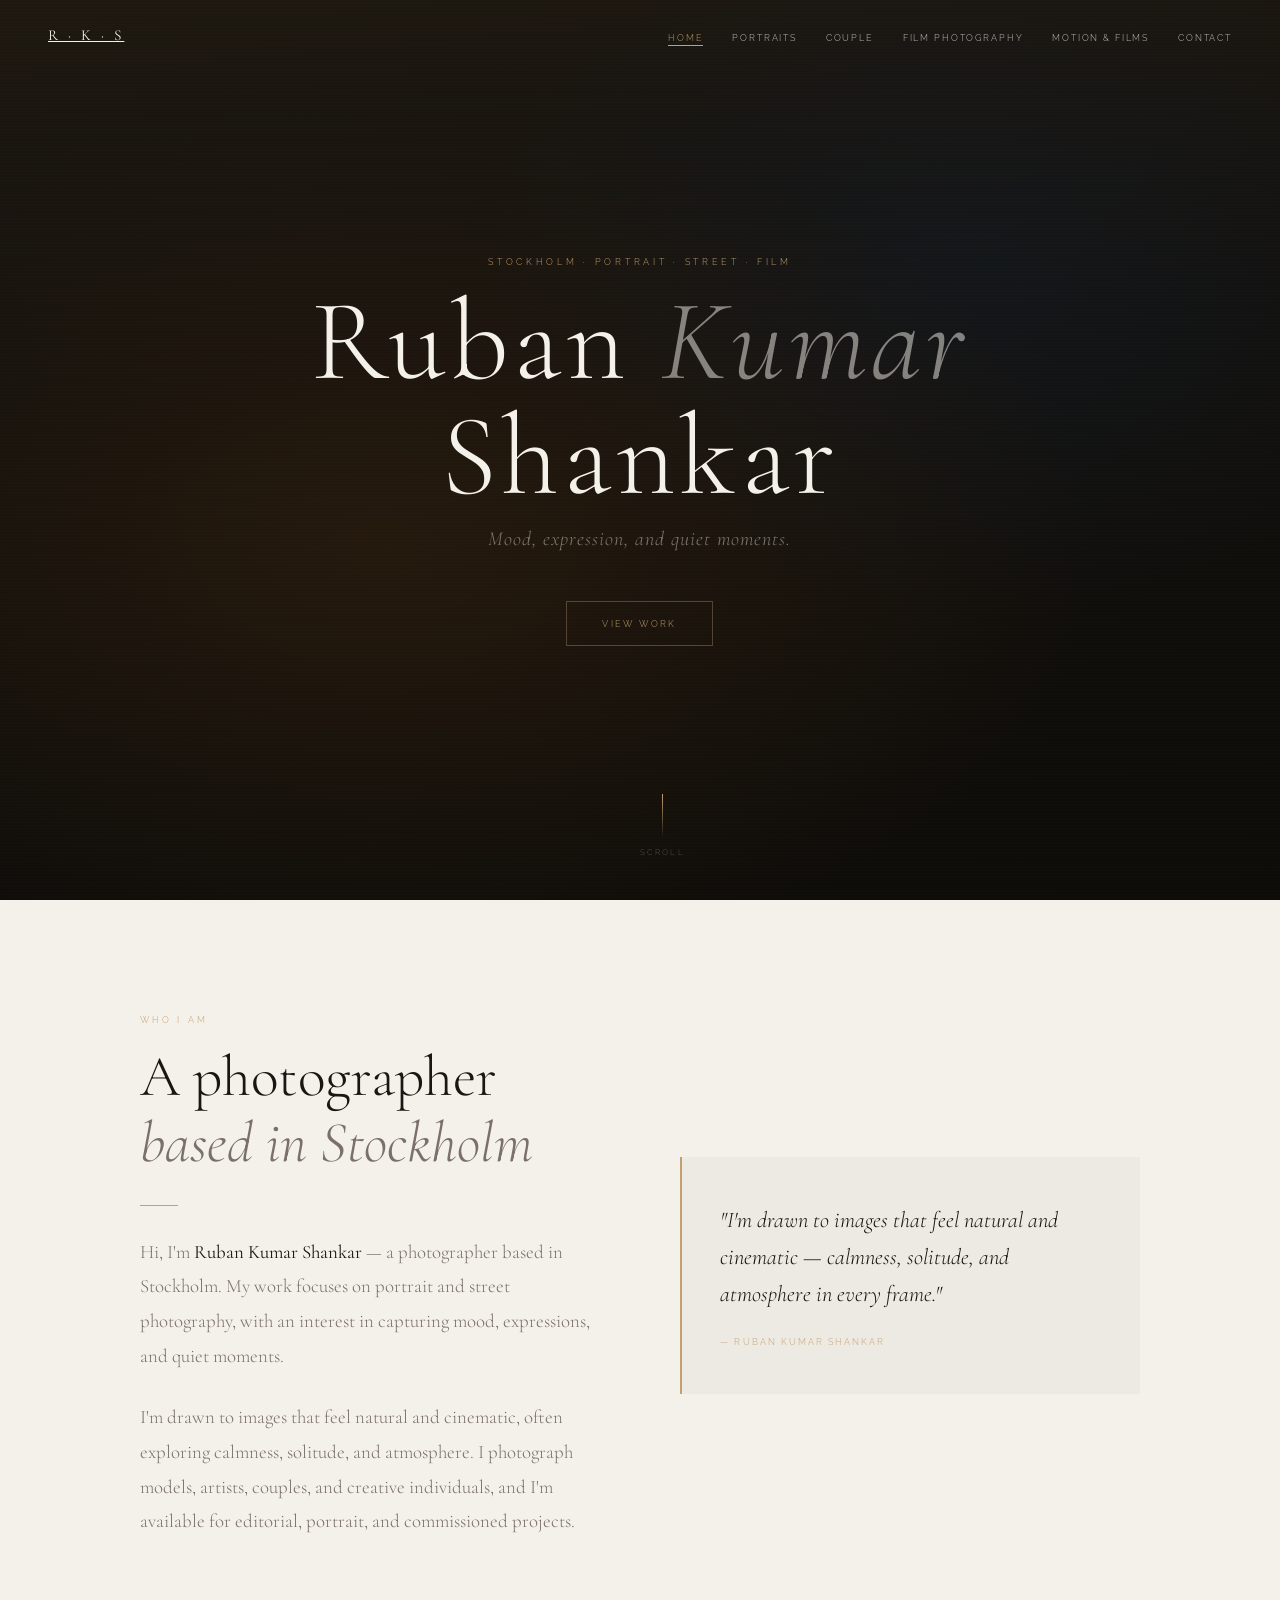
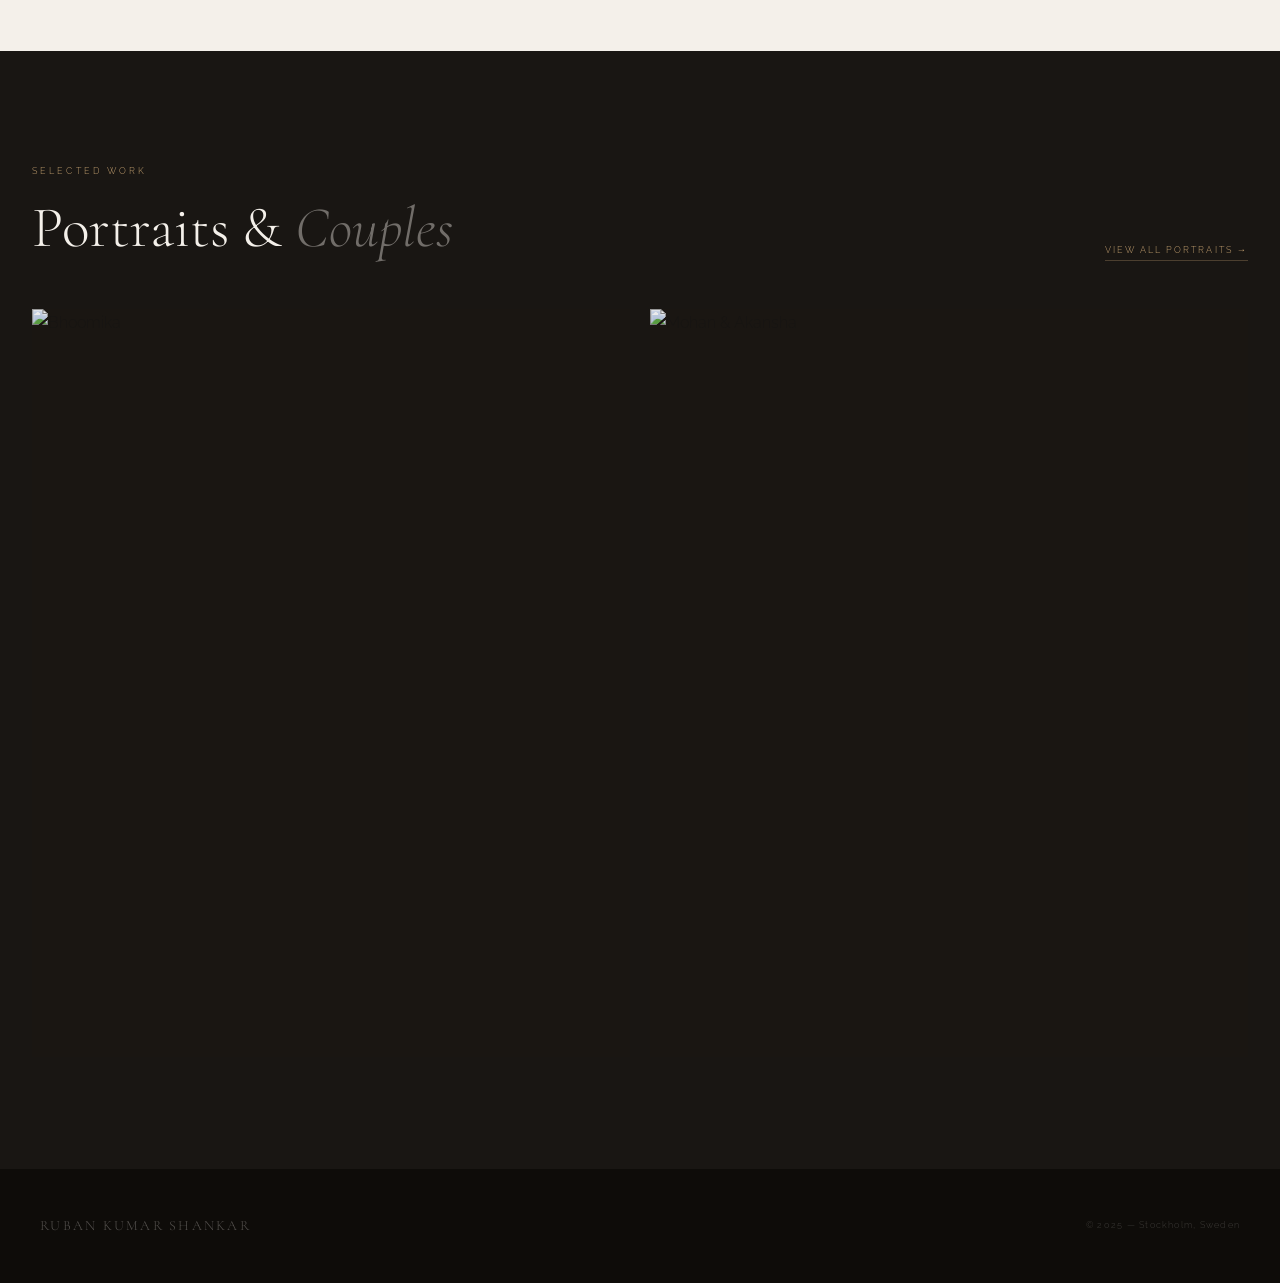
==== commit 55013506: "Add files via upload" ====
--- a/index.html
+++ b/index.html
@@ -7,236 +7,29 @@
   <link rel="preconnect" href="https://fonts.googleapis.com"/>
   <link rel="preconnect" href="https://fonts.gstatic.com" crossorigin/>
   <link href="https://fonts.googleapis.com/css2?family=Cormorant+Garamond:ital,wght@0,300;0,400;0,500;1,300;1,400&family=Raleway:wght@200;300;400;500&display=swap" rel="stylesheet"/>
-
-  <style>
-    :root {
-      --ink:   #191613;
-      --paper: #f4f0ea;
-      --ghost: #edeae4;
-      --warm:  #c4a070;
-      --muted: #7a7068;
-      --serif: 'Cormorant Garamond', Georgia, serif;
-      --sans:  'Raleway', sans-serif;
-      --ease:  cubic-bezier(.25,.46,.45,.94);
-    }
-    *, *::before, *::after { box-sizing: border-box; margin: 0; padding: 0; }
-    html { scroll-behavior: smooth; }
-    body { background: var(--paper); color: var(--ink); font-family: var(--sans); font-weight: 300; line-height: 1.7; overflow-x: hidden; }
-
-    /* PAGE SYSTEM */
-    .page { display: none; }
-    .page.active { display: block; animation: pageIn .65s var(--ease) forwards; }
-    @keyframes pageIn { from { opacity:0; transform:translateY(14px); } to { opacity:1; transform:translateY(0); } }
-
-    /* NAV */
-    nav { position:fixed; top:0; left:0; right:0; z-index:200; display:flex; align-items:center; justify-content:space-between; padding:1.4rem 3rem; transition:background .4s var(--ease), box-shadow .4s; }
-    nav.scrolled { background:rgba(244,240,234,.93); backdrop-filter:blur(14px); -webkit-backdrop-filter:blur(14px); box-shadow:0 1px 0 rgba(0,0,0,.06); }
-    .nav-brand { font-family:var(--serif); font-size:.95rem; font-weight:400; letter-spacing:.2em; text-transform:uppercase; color:var(--paper); cursor:pointer; transition:color .3s; }
-    nav.scrolled .nav-brand { color:var(--ink); }
-    .nav-links { display:flex; gap:1.8rem; list-style:none; }
-    .nav-links a { font-size:.58rem; letter-spacing:.2em; text-transform:uppercase; color:rgba(244,240,234,.8); text-decoration:none; cursor:pointer; position:relative; transition:color .3s; white-space:nowrap; }
-    .nav-links a::after { content:''; position:absolute; bottom:-3px; left:0; width:0; height:1px; background:var(--warm); transition:width .35s var(--ease); }
-    .nav-links a:hover::after, .nav-links a.active::after { width:100%; }
-    .nav-links a.active { color:var(--warm); }
-    nav.scrolled .nav-links a { color:var(--muted); }
-    nav.scrolled .nav-links a.active { color:var(--warm); }
-    .nav-toggle { display:none; background:none; border:none; cursor:pointer; padding:4px; }
-    .nav-toggle span { display:block; width:20px; height:1px; background:var(--paper); margin:5px 0; transition:background .3s; }
-    nav.scrolled .nav-toggle span { background:var(--ink); }
-
-    /* HERO */
-    .hero { height:100vh; min-height:580px; background:var(--ink); display:flex; flex-direction:column; align-items:center; justify-content:center; position:relative; overflow:hidden; }
-    .hero::before { content:''; position:absolute; inset:0; background:radial-gradient(ellipse 80% 70% at 30% 60%, rgba(50,32,14,.6) 0%, transparent 70%), radial-gradient(ellipse 60% 60% at 75% 30%, rgba(20,28,38,.5) 0%, transparent 65%), linear-gradient(175deg, #1e1810 0%, #12100d 40%, #0e0c09 100%); }
-    .hero::after { content:''; position:absolute; inset:0; pointer-events:none; z-index:1; background:repeating-linear-gradient(0deg, transparent, transparent 2px, rgba(255,255,255,.012) 2px, rgba(255,255,255,.012) 3px); }
-    .hero-content { position:relative; z-index:2; text-align:center; padding:0 2rem; }
-    .hero-eyebrow { font-size:.58rem; letter-spacing:.4em; text-transform:uppercase; color:var(--warm); opacity:0; animation:up .9s var(--ease) .3s forwards; }
-    .hero-name { font-family:var(--serif); font-size:clamp(3.2rem, 9vw, 8rem); font-weight:300; line-height:1.0; letter-spacing:.04em; color:var(--paper); margin:.9rem 0 .5rem; opacity:0; animation:up 1s var(--ease) .55s forwards; }
-    .hero-name em { font-style:italic; color:rgba(244,240,234,.5); font-weight:300; }
-    .hero-sub { font-family:var(--serif); font-size:clamp(.95rem,2vw,1.25rem); font-style:italic; font-weight:300; color:rgba(244,240,234,.45); letter-spacing:.05em; opacity:0; animation:up .9s var(--ease) .8s forwards; }
-    .hero-cta { display:inline-block; margin-top:2.8rem; font-size:.58rem; letter-spacing:.26em; text-transform:uppercase; color:var(--warm); text-decoration:none; cursor:pointer; border:1px solid rgba(196,160,112,.35); padding:.85rem 2.2rem; transition:background .3s, color .3s, border-color .3s; opacity:0; animation:up .8s var(--ease) 1.1s forwards; }
-    .hero-cta:hover { background:var(--warm); color:var(--ink); border-color:var(--warm); }
-    .hero-scroll { position:absolute; bottom:2.5rem; left:50%; transform:translateX(-50%); display:flex; flex-direction:column; align-items:center; gap:.5rem; cursor:pointer; opacity:0; animation:up .7s var(--ease) 1.5s forwards; }
-    .hero-scroll span { font-size:.5rem; letter-spacing:.28em; text-transform:uppercase; color:rgba(244,240,234,.3); }
-    .scroll-line { width:1px; height:44px; background:linear-gradient(to bottom, var(--warm), transparent); animation:pulse 2.2s ease-in-out infinite; }
-    @keyframes pulse { 0%,100%{opacity:.35} 50%{opacity:1} }
-    @keyframes up { from{opacity:0;transform:translateY(22px)} to{opacity:1;transform:translateY(0)} }
-
-    /* LAYOUT */
-    .container { max-width:1080px; margin:0 auto; padding:0 2.5rem; }
-    .container-wide { max-width:1300px; margin:0 auto; padding:0 2rem; }
-    section { padding:7rem 0; }
-    .section-label { font-size:.57rem; letter-spacing:.34em; text-transform:uppercase; color:var(--warm); margin-bottom:1rem; display:block; }
-    .section-heading { font-family:var(--serif); font-size:clamp(2rem,5vw,3.6rem); font-weight:300; line-height:1.15; color:var(--ink); }
-    .section-heading em { font-style:italic; color:var(--muted); }
-    .reveal { opacity:0; transform:translateY(28px); transition:opacity .8s var(--ease), transform .8s var(--ease); }
-    .reveal.visible { opacity:1; transform:translateY(0); }
-
-    /* ABOUT */
-    .about { background:var(--paper); }
-    .about-grid { display:grid; grid-template-columns:1fr 1fr; gap:5rem; align-items:center; }
-    .about-text p { font-family:var(--serif); font-size:1.18rem; font-weight:300; line-height:1.85; color:var(--muted); margin-top:1.6rem; }
-    .about-text p strong { color:var(--ink); font-weight:400; }
-    .divider { width:38px; height:1px; background:var(--warm); margin:1.8rem 0; }
-    .about-quote { background:var(--ghost); padding:2.8rem 2.4rem; border-left:2px solid var(--warm); }
-    .about-quote blockquote { font-family:var(--serif); font-size:1.4rem; font-weight:300; font-style:italic; line-height:1.65; color:var(--ink); }
-    .about-quote cite { display:block; margin-top:1.3rem; font-style:normal; font-size:.58rem; letter-spacing:.22em; text-transform:uppercase; color:var(--warm); }
-
-    /* HOME WORK TEASER */
-    .work-teaser { background:var(--ink); }
-    .work-teaser-header { display:flex; justify-content:space-between; align-items:flex-end; margin-bottom:3rem; }
-    .work-teaser-header a { font-size:.58rem; letter-spacing:.22em; text-transform:uppercase; color:var(--warm); text-decoration:none; cursor:pointer; border-bottom:1px solid rgba(196,160,112,.3); padding-bottom:2px; transition:border-color .3s; }
-    .work-teaser-header a:hover { border-color:var(--warm); }
-    .home-feature-grid { display:grid; grid-template-columns:1fr 1fr; gap:1.2rem; }
-    .home-feature-card { position:relative; overflow:hidden; aspect-ratio:4/5; cursor:pointer; background:#1a1612; }
-    .home-feature-card img { width:100%; height:100%; object-fit:cover; filter:brightness(.92) saturate(.85); transition:transform .7s var(--ease), filter .7s var(--ease); display:block; }
-    .home-feature-card:hover img { transform:scale(1.04); filter:brightness(.75) saturate(.7); }
-    .home-feature-card .card-label { position:absolute; bottom:0; left:0; right:0; padding:2.5rem 1.5rem 1.5rem; background:linear-gradient(to top, rgba(10,8,6,.85), transparent); opacity:0; transform:translateY(6px); transition:opacity .4s var(--ease), transform .4s var(--ease); }
-    .home-feature-card:hover .card-label { opacity:1; transform:translateY(0); }
-    .card-label span { font-size:.58rem; letter-spacing:.24em; text-transform:uppercase; color:var(--paper); }
-    .card-label .cat { color:var(--warm); font-size:.52rem; display:block; margin-bottom:.3rem; }
-
-    /* GALLERY HERO */
-    .gallery-hero { padding-top:10rem; padding-bottom:5rem; background:var(--paper); text-align:center; }
-    .gallery-hero p { font-family:var(--serif); font-style:italic; font-size:1.1rem; color:var(--muted); max-width:540px; margin:1.2rem auto 0; }
-
-    /* PORTRAITS GRID */
-    .portraits-grid { display:grid; grid-template-columns:repeat(3,1fr); gap:2px; background:rgba(25,22,19,.06); }
-    .portrait-card { position:relative; overflow:hidden; aspect-ratio:3/4; cursor:pointer; background:var(--ghost); }
-    .portrait-card img { width:100%; height:100%; object-fit:cover; display:block; filter:brightness(.95) saturate(.88); transition:transform .7s var(--ease), filter .6s var(--ease); }
-    .portrait-card:hover img { transform:scale(1.05); filter:brightness(.72) saturate(.7); }
-    .portrait-card .p-label { position:absolute; bottom:0; left:0; right:0; padding:3rem 1.2rem 1.2rem; background:linear-gradient(to top, rgba(12,10,8,.9), transparent); transform:translateY(8px); opacity:0; transition:opacity .4s var(--ease), transform .4s var(--ease); }
-    .portrait-card:hover .p-label { opacity:1; transform:translateY(0); }
-    .p-label .name { font-family:var(--serif); font-size:1.2rem; font-weight:300; color:var(--paper); }
-    .p-label .type { font-size:.52rem; letter-spacing:.24em; text-transform:uppercase; color:var(--warm); }
-
-    /* COUPLE GRID */
-    .couple-grid { display:grid; grid-template-columns:1fr 1fr; gap:1.5rem; margin-top:3.5rem; }
-    .couple-card { position:relative; overflow:hidden; aspect-ratio:4/5; cursor:pointer; background:var(--ghost); }
-    .couple-card img { width:100%; height:100%; object-fit:cover; display:block; filter:brightness(.95) saturate(.82); transition:transform .7s var(--ease), filter .6s var(--ease); }
-    .couple-card:hover img { transform:scale(1.04); filter:brightness(.72) saturate(.7); }
-    .couple-card .c-label { position:absolute; bottom:0; left:0; right:0; padding:3rem 1.5rem 1.5rem; background:linear-gradient(to top, rgba(12,10,8,.88), transparent); transform:translateY(6px); opacity:0; transition:opacity .4s var(--ease), transform .4s var(--ease); }
-    .couple-card:hover .c-label { opacity:1; transform:translateY(0); }
-    .c-label .name { font-family:var(--serif); font-size:1.25rem; font-weight:300; color:var(--paper); }
-    .c-label .type { font-size:.52rem; letter-spacing:.24em; text-transform:uppercase; color:var(--warm); }
-
-    /* MODAL */
-    .modal-overlay { position:fixed; inset:0; z-index:500; background:rgba(15,12,10,.97); backdrop-filter:blur(8px); display:none; flex-direction:column; opacity:0; transition:opacity .4s var(--ease); }
-    .modal-overlay.open { display:flex; }
-    .modal-overlay.visible { opacity:1; }
-    .modal-nav-bar { display:flex; align-items:center; justify-content:space-between; padding:1.4rem 2.5rem; border-bottom:1px solid rgba(244,240,234,.08); flex-shrink:0; }
-    .modal-title { font-family:var(--serif); font-size:1.5rem; font-weight:300; color:var(--paper); }
-    .modal-meta { font-size:.55rem; letter-spacing:.22em; text-transform:uppercase; color:var(--warm); margin-top:.2rem; }
-    .modal-close { background:none; border:1px solid rgba(244,240,234,.15); color:var(--paper); width:36px; height:36px; cursor:pointer; font-size:1rem; display:flex; align-items:center; justify-content:center; transition:background .3s; }
-    .modal-close:hover { background:rgba(244,240,234,.08); }
-    .modal-body { flex:1; overflow:auto; padding:2rem 2.5rem 2.5rem; display:flex; flex-direction:column; }
-    .modal-embed { position:relative; flex:1; min-height:400px; }
-    .modal-embed iframe { position:absolute; inset:0; width:100%; height:100%; border:none; }
-    .modal-cover { display:flex; flex-direction:column; align-items:center; justify-content:center; gap:2rem; flex:1; }
-    .modal-cover img { max-height:60vh; max-width:100%; object-fit:contain; filter:brightness(.94) saturate(.86); }
-    .modal-cover-note { text-align:center; max-width:440px; }
-    .modal-cover-note .label { font-size:.55rem; letter-spacing:.26em; text-transform:uppercase; color:var(--warm); margin-bottom:.8rem; display:block; }
-    .modal-cover-note p { font-family:var(--serif); font-style:italic; font-size:.95rem; color:rgba(244,240,234,.4); line-height:1.7; }
-
-    /* FILM PAGE */
-    .film-dark-hero { height:65vh; min-height:440px; background:linear-gradient(155deg, #1c1510, #0d0b09 55%, #1a1610); display:flex; flex-direction:column; align-items:center; justify-content:center; position:relative; overflow:hidden; }
-    .film-dark-hero::before { content:''; position:absolute; inset:0; background:repeating-linear-gradient(0deg, transparent, transparent 3px, rgba(255,255,255,.007) 3px, rgba(255,255,255,.007) 4px); }
-    .film-dark-hero-content { position:relative; z-index:1; text-align:center; padding:0 2rem; }
-    .film-dark-hero h1 { font-family:var(--serif); font-size:clamp(2.8rem,8vw,6.5rem); font-weight:300; color:var(--paper); letter-spacing:.07em; line-height:1.05; }
-    .film-dark-hero p { font-family:var(--serif); font-style:italic; font-size:1.05rem; color:rgba(244,240,234,.4); margin-top:.8rem; }
-    .film-intro { background:var(--paper); padding:5rem 0 3rem; }
-    .film-intro-inner { max-width:640px; margin:0 auto; text-align:center; }
-    .film-intro-inner p { font-family:var(--serif); font-size:1.15rem; font-weight:300; font-style:italic; line-height:1.85; color:var(--muted); }
-    .film-intro-inner .hr { width:36px; height:1px; background:var(--warm); margin:2.2rem auto; }
-    .film-embed-section { background:var(--ghost); padding:4rem 0 6rem; }
-    .embed-block { max-width:1100px; margin:0 auto; padding:0 2rem; }
-    .embed-label { font-size:.56rem; letter-spacing:.3em; text-transform:uppercase; color:var(--warm); margin-bottom:1.5rem; display:block; }
-    .lr-wrap { position:relative; padding-bottom:56%; height:0; overflow:hidden; box-shadow:0 24px 72px rgba(18,15,12,.2); border:1px solid rgba(122,112,104,.12); }
-    .lr-wrap iframe { position:absolute; top:0; left:0; width:100%; height:100%; border:none; }
-
-    /* MOTION PAGE */
-    .motion-page { padding-top:10rem; padding-bottom:8rem; }
-    .motion-content p { font-family:var(--serif); font-size:1.1rem; font-weight:300; line-height:1.85; color:var(--muted); margin-top:1.4rem; }
-    .motion-project { margin-top:5rem; }
-    .project-head { margin-bottom:2rem; }
-    .project-head h3 { font-family:var(--serif); font-size:2rem; font-weight:300; }
-    .project-head p { font-family:var(--serif); font-style:italic; color:var(--muted); margin-top:.5rem; line-height:1.7; }
-    .video-embed { position:relative; padding-bottom:56.25%; height:0; overflow:hidden; background:var(--ink); box-shadow:0 20px 60px rgba(18,15,12,.18); }
-    .video-embed iframe { position:absolute; inset:0; width:100%; height:100%; border:none; }
-    .video-placeholder { position:absolute; inset:0; display:flex; flex-direction:column; align-items:center; justify-content:center; gap:1rem; }
-    .video-placeholder p { font-size:.6rem; letter-spacing:.22em; text-transform:uppercase; color:rgba(244,240,234,.3); }
-    .play-icon { width:56px; height:56px; border:1px solid rgba(244,240,234,.2); border-radius:50%; display:flex; align-items:center; justify-content:center; }
-    .play-icon::after { content:''; width:0; height:0; border-top:9px solid transparent; border-bottom:9px solid transparent; border-left:16px solid rgba(244,240,234,.4); margin-left:4px; }
-
-    /* CONTACT PAGE */
-    .contact-page { padding-top:10rem; padding-bottom:8rem; }
-    .contact-inner { display:grid; grid-template-columns:1fr 1fr; gap:5rem; }
-    .contact-left h2 { font-family:var(--serif); font-size:clamp(2rem,5vw,3.2rem); font-weight:300; line-height:1.2; }
-    .contact-left h2 em { font-style:italic; color:var(--muted); }
-    .contact-left p { font-family:var(--serif); font-size:1.05rem; color:var(--muted); margin-top:1.5rem; line-height:1.8; }
-    .contact-left .email-link { display:inline-block; margin-top:2rem; font-size:.6rem; letter-spacing:.22em; text-transform:uppercase; color:var(--warm); text-decoration:none; border-bottom:1px solid rgba(196,160,112,.3); padding-bottom:3px; transition:border-color .3s; }
-    .contact-left .email-link:hover { border-color:var(--warm); }
-    .contact-form { display:flex; flex-direction:column; gap:1.4rem; }
-    .form-field { display:flex; flex-direction:column; gap:.45rem; }
-    .form-field label { font-size:.56rem; letter-spacing:.26em; text-transform:uppercase; color:var(--muted); }
-    .form-field input, .form-field textarea { background:var(--ghost); border:1px solid rgba(122,112,104,.2); color:var(--ink); padding:.9rem 1rem; font-family:var(--sans); font-size:.85rem; font-weight:300; outline:none; transition:border-color .3s; resize:none; }
-    .form-field input:focus, .form-field textarea:focus { border-color:var(--warm); }
-    .form-field textarea { min-height:130px; }
-    .btn-submit { align-self:flex-start; font-size:.6rem; letter-spacing:.26em; text-transform:uppercase; color:var(--warm); background:transparent; border:1px solid rgba(196,160,112,.35); padding:.9rem 2.2rem; cursor:pointer; font-family:var(--sans); font-weight:300; transition:background .3s, color .3s, border-color .3s; }
-    .btn-submit:hover { background:var(--warm); color:var(--ink); border-color:var(--warm); }
-    .form-success { display:none; font-family:var(--serif); font-style:italic; color:var(--warm); font-size:1rem; }
-
-    /* FOOTER */
-    footer { background:#0e0c09; padding:2.8rem 2.5rem; display:flex; justify-content:space-between; align-items:center; flex-wrap:wrap; gap:1rem; }
-    .footer-brand { font-family:var(--serif); font-size:.88rem; letter-spacing:.16em; text-transform:uppercase; color:rgba(244,240,234,.3); }
-    .footer-copy { font-size:.55rem; letter-spacing:.14em; color:rgba(244,240,234,.2); }
-
-    /* RESPONSIVE */
-    @media (max-width:860px) {
-      nav { padding:1.2rem 1.5rem; }
-      .nav-links { position:fixed; top:0; right:-100%; height:100vh; width:65%; background:var(--ink); flex-direction:column; justify-content:center; align-items:center; gap:2.2rem; z-index:210; transition:right .4s var(--ease); }
-      .nav-links.open { right:0; }
-      .nav-links a { font-size:.75rem; color:rgba(244,240,234,.7) !important; }
-      .nav-links a.active { color:var(--warm) !important; }
-      .nav-toggle { display:block; z-index:300; }
-      .about-grid, .contact-inner { grid-template-columns:1fr; gap:3rem; }
-      .home-feature-grid { grid-template-columns:1fr; }
-      .portraits-grid { grid-template-columns:repeat(2,1fr); }
-      .couple-grid { grid-template-columns:1fr; }
-      .work-teaser-header { flex-direction:column; align-items:flex-start; gap:1rem; }
-    }
-    @media (max-width:480px) {
-      section { padding:4.5rem 0; }
-      .portraits-grid { grid-template-columns:1fr 1fr; }
-    }
-  </style>
+  <link rel="stylesheet" href="style.css"/>
 </head>
 <body>
-
-<!-- NAV -->
 <nav id="main-nav">
-  <div class="nav-brand" onclick="showPage('home')">R · K · S</div>
+  <a class="nav-brand" href="index.html">R · K · S</a>
   <ul class="nav-links" id="nav-links">
-    <li><a class="active" id="nav-home"      onclick="showPage('home');      return false;">Home</a></li>
-    <li><a              id="nav-portraits"   onclick="showPage('portraits'); return false;">Portraits</a></li>
-    <li><a              id="nav-couple"      onclick="showPage('couple');    return false;">Couple</a></li>
-    <li><a              id="nav-film"        onclick="showPage('film');      return false;">Film Photography</a></li>
-    <li><a              id="nav-motion"      onclick="showPage('motion');    return false;">Motion &amp; Films</a></li>
-    <li><a              id="nav-contact"     onclick="showPage('contact');   return false;">Contact</a></li>
+    <li><a id="nav-home" href="index.html">Home</a></li>
+    <li><a id="nav-portraits" href="portraits.html">Portraits</a></li>
+    <li><a id="nav-couple" href="couple.html">Couple</a></li>
+    <li><a id="nav-film" href="film.html">Film Photography</a></li>
+    <li><a id="nav-motion" href="motion.html">Motion &amp; Films</a></li>
+    <li><a id="nav-contact" href="contact.html">Contact</a></li>
   </ul>
   <button class="nav-toggle" id="nav-toggle" aria-label="Menu">
     <span></span><span></span><span></span>
   </button>
 </nav>
-
-
-<!-- ═══════════════ HOME ═══════════════ -->
-<div class="page active" id="page-home">
-  <section class="hero">
+<section class="hero">
     <div class="hero-content">
       <p class="hero-eyebrow">Stockholm · Portrait · Street · Film</p>
       <h1 class="hero-name">Ruban <em>Kumar</em><br>Shankar</h1>
       <p class="hero-sub">Mood, expression, and quiet moments.</p>
-      <span class="hero-cta" onclick="showPage('portraits')">View Work</span>
+      <a class="hero-cta" href="portraits.html">View Work</a>
     </div>
     <div class="hero-scroll" onclick="document.getElementById('home-about').scrollIntoView({behavior:'smooth'})">
       <div class="scroll-line"></div>
@@ -271,14 +64,14 @@
           <span class="section-label" style="color:var(--warm)">Selected Work</span>
           <h2 class="section-heading" style="color:var(--paper)">Portraits &amp; <em style="color:rgba(244,240,234,.4)">Couples</em></h2>
         </div>
-        <a onclick="showPage('portraits')">View all portraits →</a>
+        <a href="portraits.html">View all portraits →</a>
       </div>
       <div class="home-feature-grid">
-        <div class="home-feature-card reveal" style="transition-delay:.1s" onclick="showPage('portraits')">
+        <div class="home-feature-card reveal" style="transition-delay:.1s" href="portraits.html">
           <img src="https://cdn.myportfolio.com/83d0ee9f-f823-47f2-b3d6-2b49afa565c9/6a889fc2-a87f-40f0-946a-40c89213c8d4_rwc_0x434x1365x1365x32.jpg?h=e5824a8cd0b919c02f7b81f8e61b1beb" alt="Bhoomika" loading="lazy"/>
           <div class="card-label"><span class="cat">Portraits</span><span>Bhoomika</span></div>
         </div>
-        <div class="home-feature-card reveal" style="transition-delay:.2s" onclick="showPage('couple')">
+        <div class="home-feature-card reveal" style="transition-delay:.2s" href="couple.html">
           <img src="https://cdn.myportfolio.com/83d0ee9f-f823-47f2-b3d6-2b49afa565c9/3237077a-9f48-49ce-8d47-b8405699589f_rwc_0x595x1365x1365x32.jpg?h=fba1a4f6bc89c14a0c44345f353e8f5a" alt="Mohan & Akansha" loading="lazy"/>
           <div class="card-label"><span class="cat">Couples</span><span>Mohan &amp; Akansha</span></div>
         </div>
@@ -287,136 +80,6 @@
   </section>
 
   <footer><span class="footer-brand">Ruban Kumar Shankar</span><span class="footer-copy">© 2025 — Stockholm, Sweden</span></footer>
-</div>
-
-
-<!-- ═══════════════ PORTRAITS ═══════════════ -->
-<div class="page" id="page-portraits">
-  <div class="gallery-hero">
-    <div class="container">
-      <span class="section-label" style="display:block;text-align:center">Portfolio</span>
-      <h1 class="section-heading" style="text-align:center">Portraits</h1>
-      <p>Individual sessions — models, artists, and creative people captured in their element.</p>
-    </div>
-  </div>
-  <div class="portraits-grid" id="portraits-grid"></div>
-  <footer><span class="footer-brand">Ruban Kumar Shankar</span><span class="footer-copy">© 2025 — Stockholm, Sweden</span></footer>
-</div>
-
-
-<!-- ═══════════════ COUPLE ═══════════════ -->
-<div class="page" id="page-couple">
-  <div class="gallery-hero">
-    <div class="container">
-      <span class="section-label" style="display:block;text-align:center">Sessions</span>
-      <h1 class="section-heading" style="text-align:center">Couples</h1>
-      <p>Shared moments, quiet light, and the space between two people.</p>
-    </div>
-  </div>
-  <section style="background:var(--paper);padding:4rem 0 6rem">
-    <div class="container">
-      <div class="couple-grid" id="couple-grid"></div>
-    </div>
-  </section>
-  <footer><span class="footer-brand">Ruban Kumar Shankar</span><span class="footer-copy">© 2025 — Stockholm, Sweden</span></footer>
-</div>
-
-
-<!-- ═══════════════ FILM PHOTOGRAPHY ═══════════════ -->
-<div class="page" id="page-film">
-  <section class="film-dark-hero">
-    <div class="film-dark-hero-content">
-      <span class="section-label">Analogue Work</span>
-      <h1>Film<br>Photography</h1>
-      <p>Shot on 35mm — developed in patience</p>
-    </div>
-  </section>
-
-  <div class="film-intro">
-    <div class="film-intro-inner reveal">
-      <p>There is an honesty to film that digital cannot replicate. The grain, the slight overexposure, the cost of every frame — that discipline shapes how I see. These photographs were made slowly, deliberately.</p>
-      <div class="hr"></div>
-      <span class="section-label" style="text-align:center;display:block">Browse the album below</span>
-    </div>
-  </div>
-
-  <section class="film-embed-section">
-    <div class="embed-block reveal">
-      <span class="embed-label">Lightroom Album — Film Series I</span>
-      <div class="lr-wrap">
-        <iframe src="https://lightroom.adobe.com/embed/shares/6e193f0a2e384727864e77f83e6aef22/slideshow?background_color=%232D2D2D&color=%23999999" allowfullscreen title="Film Photography — Ruban Kumar Shankar"></iframe>
-      </div>
-    </div>
-  </section>
-
-  <footer><span class="footer-brand">Ruban Kumar Shankar</span><span class="footer-copy">© 2025 — Stockholm, Sweden</span></footer>
-</div>
-
-
-<!-- ═══════════════ MOTION & FILMS ═══════════════ -->
-<div class="page" id="page-motion">
-  <section class="motion-page">
-    <div class="container">
-      <div class="motion-content reveal">
-        <span class="section-label">Cinematics</span>
-        <h1 class="section-heading">Motion &amp; Films</h1>
-        <p>Alongside photography, I create short cinematic reels during portrait and couple sessions — small visual moments captured in motion. Simple gestures, movement, and atmosphere that complement the still images from each shoot.</p>
-        <p>I enjoy experimenting with motion as a way to expand portrait storytelling beyond a single frame.</p>
-      </div>
-
-      <div class="motion-project reveal" style="transition-delay:.2s">
-        <div class="project-head">
-          <span class="section-label">2025 — Dance Video Project</span>
-          <h3>Simple Manusan</h3>
-          <p>A small independent dance video project directed with friends, using only available resources and locations. A personal learning experience in visual storytelling, directing performers, and editing rhythm with music.</p>
-        </div>
-        <div class="video-embed">
-          <!-- 
-            TO ADD YOUR VIDEO: Replace the div.video-placeholder below with:
-            <iframe src="https://www.youtube.com/embed/YOUR_VIDEO_ID" allowfullscreen></iframe>
-            or for Vimeo:
-            <iframe src="https://player.vimeo.com/video/YOUR_VIDEO_ID" allowfullscreen></iframe>
-          -->
-          <div class="video-placeholder">
-            <div class="play-icon"></div>
-            <p>Add your YouTube or Vimeo embed link here</p>
-          </div>
-        </div>
-      </div>
-    </div>
-  </section>
-  <footer><span class="footer-brand">Ruban Kumar Shankar</span><span class="footer-copy">© 2025 — Stockholm, Sweden</span></footer>
-</div>
-
-
-<!-- ═══════════════ CONTACT ═══════════════ -->
-<div class="page" id="page-contact">
-  <section class="contact-page">
-    <div class="container">
-      <div class="contact-inner">
-        <div class="contact-left reveal">
-          <span class="section-label">Get in Touch</span>
-          <h2>Let's make something<br><em>worth keeping</em></h2>
-          <p>Available for portrait sessions, couple shoots, editorial commissions, and creative collaborations in Stockholm and beyond.</p>
-          <a class="email-link" href="mailto:hello@rubankumarshankar.com">hello@rubankumarshankar.com</a>
-        </div>
-        <div class="reveal" style="transition-delay:.15s">
-          <form class="contact-form" id="contact-form" onsubmit="handleForm(event)">
-            <div class="form-field"><label for="cf-name">Name</label><input type="text" id="cf-name" placeholder="Your name" required/></div>
-            <div class="form-field"><label for="cf-email">Email</label><input type="email" id="cf-email" placeholder="your@email.com" required/></div>
-            <div class="form-field"><label for="cf-msg">Message</label><textarea id="cf-msg" placeholder="Tell me about your project…" required></textarea></div>
-            <button class="btn-submit" type="submit">Send Message</button>
-            <p class="form-success" id="form-success">Thank you — I'll be in touch soon.</p>
-          </form>
-        </div>
-      </div>
-    </div>
-  </section>
-  <footer><span class="footer-brand">Ruban Kumar Shankar</span><span class="footer-copy">© 2025 — Stockholm, Sweden</span></footer>
-</div>
-
-
-<!-- SESSION MODAL -->
 <div class="modal-overlay" id="session-modal" onclick="closeModal(event)">
   <div class="modal-nav-bar" onclick="event.stopPropagation()">
     <div>
@@ -427,124 +90,6 @@
   </div>
   <div class="modal-body" onclick="event.stopPropagation()" id="modal-body"></div>
 </div>
-
-
-<script>
-  const CDN = 'https://cdn.myportfolio.com/83d0ee9f-f823-47f2-b3d6-2b49afa565c9/';
-
-  // ── PORTRAIT DATA ──────────────────────────────────────────────────
-  // To link a Lightroom album: replace null with the share ID string
-  // e.g. lrId: 'abc123def456...'
-  // Get it from: Lightroom Web → Share → the ID in the URL
-  const portraits = [
-    { name:'Bhoomika',  meta:'Portrait · Stockholm', cover:'6a889fc2-a87f-40f0-946a-40c89213c8d4_rwc_0x434x1365x1365x32.jpg?h=e5824a8cd0b919c02f7b81f8e61b1beb',  lrId:null },
-    { name:'Swetha',    meta:'Portrait · Stockholm', cover:'cc464dd8-e1a1-41e9-aa46-a20402aed9d6_rwc_0x124x1365x1365x32.jpg?h=5d4fd15ab822c823a84d8956f22a71a8',  lrId:null },
-    { name:'Ashwini',   meta:'Portrait · Stockholm', cover:'19d73f71-28dd-4c30-80e5-14134977dac4_rwc_548x744x606x455x32.jpg?h=1f01c0d7c33ad771f77fcad5062c23b5', lrId:null },
-    { name:'Nakshatra', meta:'Portrait · Stockholm', cover:'1fc1b30e-5078-4df9-adc0-b8105dc279c8_rwc_545x135x621x621x32.jpg?h=3cc8e487d2a5928ca1f982d6784e08d1',  lrId:null },
-    { name:'Adhith',    meta:'Portrait · Stockholm', cover:'96652475-db82-4386-ae96-0d65fc5aee47_rwc_0x335x1365x1365x32.jpg?h=00d3c9fef164f3ab9997f52ba1496b33',  lrId:null },
-    { name:'Raveena',   meta:'Portrait · Stockholm', cover:'38451275-341d-402b-856a-7468b01807b9_rwc_0x43x1364x1023x32.jpg?h=67e2d3b35a8bdc6e90f108403829c942',   lrId:null },
-    { name:'Bhargav',   meta:'Portrait · Stockholm', cover:'54c1e97b-1a5a-4205-84d8-922640e21d46_rwc_798x50x1118x1118x32.jpg?h=c1e9398c93be6371855bf34e8eb052a5',  lrId:null },
-    { name:'Monica',    meta:'Portrait · Stockholm', cover:'69127b3c-bbdf-457a-b931-1e47bdfa83cd_carw_4x3x32.jpg?h=a9c0beec62201f00fc9ded3cd78712cf',           lrId:null },
-    { name:'Marie',     meta:'Portrait · Stockholm', cover:'6ecd5fd0-8e86-448a-a96d-a53fddca3b27_rwc_0x514x1365x1023x32.jpg?h=0256cfa78811563c2a2329a918f8a9d6',   lrId:null },
-    { name:'Yann',      meta:'Portrait · Stockholm', cover:'4913ef33-2352-42ee-ac20-65a6d464dff4_rwc_240x426x868x868x32.jpg?h=840abae29b1bb3954dd4d6614f35d624',   lrId:null },
-  ];
-
-  // ── COUPLE DATA ────────────────────────────────────────────────────
-  const couples = [
-    { name:'Mohan & Akansha',    meta:'Couple Session', cover:'3237077a-9f48-49ce-8d47-b8405699589f_rwc_0x595x1365x1365x32.jpg?h=fba1a4f6bc89c14a0c44345f353e8f5a', lrId:null },
-    { name:'Satheesh & Aswathy', meta:'Couple Session', cover:'ff7f416a-965d-4105-9a3f-953dd8f94fc2_rwc_0x167x1365x1365x32.jpg?h=c866a558199d59e6c6de123ffabe607d',  lrId:null },
-    { name:'Yann & Swetha',      meta:'Couple Session', cover:'6cdbfb5c-423a-4064-8e70-bd178c0bec74_rwc_0x241x1365x1365x32.jpg?h=81e8a43a92b95a930bdb6b8a08e8be84',  lrId:null },
-    { name:'Rajesh & Ankita',    meta:'Couple Session', cover:'d9921c5f-e5ba-4ab1-a353-40a082db8fb1_rwc_0x376x1151x1151x32.jpg?h=54b6c1278aab48032baca0155207c3d6',  lrId:null },
-  ];
-
-  // ── RENDER ─────────────────────────────────────────────────────────
-  document.getElementById('portraits-grid').innerHTML = portraits.map((p,i) => `
-    <div class="portrait-card" onclick="openSession(portraits[${i}])" style="animation-delay:${i*.06}s">
-      <img src="${CDN}${p.cover}" alt="${p.name}" loading="lazy"/>
-      <div class="p-label"><div class="type">${p.meta}</div><div class="name">${p.name}</div></div>
-    </div>`).join('');
-
-  document.getElementById('couple-grid').innerHTML = couples.map((c,i) => `
-    <div class="couple-card" onclick="openSession(couples[${i}])" style="animation-delay:${i*.08}s">
-      <img src="${CDN}${c.cover}" alt="${c.name}" loading="lazy"/>
-      <div class="c-label"><div class="type">${c.meta}</div><div class="name">${c.name}</div></div>
-    </div>`).join('');
-
-  // ── MODAL ──────────────────────────────────────────────────────────
-  function openSession(item) {
-    const modal = document.getElementById('session-modal');
-    document.getElementById('modal-title').textContent = item.name;
-    document.getElementById('modal-meta').textContent = item.meta;
-    const body = document.getElementById('modal-body');
-
-    if (item.lrId) {
-      body.innerHTML = `<div class="modal-embed"><iframe src="https://lightroom.adobe.com/embed/shares/${item.lrId}/slideshow?background_color=%232D2D2D&color=%23999999" allowfullscreen title="${item.name}"></iframe></div>`;
-    } else {
-      body.innerHTML = `
-        <div class="modal-cover">
-          <img src="${CDN}${item.cover}" alt="${item.name}"/>
-          <div class="modal-cover-note">
-            <span class="label">Full Album</span>
-            <p>To display the full Lightroom album here, open <code>index.html</code>, find <strong>${item.name}</strong> in the data array, and set <code>lrId</code> to your Lightroom share ID.</p>
-          </div>
-        </div>`;
-    }
-
-    modal.style.display = 'flex';
-    document.body.style.overflow = 'hidden';
-    requestAnimationFrame(() => modal.classList.add('visible'));
-  }
-
-  function closeModalBtn() {
-    const modal = document.getElementById('session-modal');
-    modal.classList.remove('visible');
-    setTimeout(() => { modal.style.display = 'none'; document.getElementById('modal-body').innerHTML = ''; }, 400);
-    document.body.style.overflow = '';
-  }
-
-  function closeModal(e) { if (e.target === document.getElementById('session-modal')) closeModalBtn(); }
-  document.addEventListener('keydown', e => { if (e.key === 'Escape') closeModalBtn(); });
-
-  // ── PAGE SWITCHING ─────────────────────────────────────────────────
-  function showPage(name) {
-    document.querySelectorAll('.page').forEach(p => p.classList.remove('active'));
-    document.querySelectorAll('.nav-links a').forEach(a => a.classList.remove('active'));
-    const page = document.getElementById('page-' + name);
-    const navEl = document.getElementById('nav-' + name);
-    if (page)  { page.classList.add('active'); window.scrollTo(0,0); }
-    if (navEl) navEl.classList.add('active');
-    const nav = document.getElementById('main-nav');
-    if (name !== 'home') nav.classList.add('scrolled');
-    else if (window.scrollY < 60) nav.classList.remove('scrolled');
-    document.getElementById('nav-links').classList.remove('open');
-    setTimeout(initReveal, 80);
-  }
-
-  window.addEventListener('scroll', () => {
-    if (document.getElementById('page-home').classList.contains('active'))
-      document.getElementById('main-nav').classList.toggle('scrolled', window.scrollY > 60);
-  });
-
-  document.getElementById('nav-toggle').addEventListener('click', () => {
-    document.getElementById('nav-links').classList.toggle('open');
-  });
-
-  // ── REVEAL ─────────────────────────────────────────────────────────
-  function initReveal() {
-    const obs = new IntersectionObserver(entries => {
-      entries.forEach(e => { if (e.isIntersecting) { e.target.classList.add('visible'); obs.unobserve(e.target); } });
-    }, { threshold:0.1 });
-    document.querySelectorAll('.reveal:not(.visible)').forEach(el => obs.observe(el));
-  }
-  window.addEventListener('load', initReveal);
-
-  // ── CONTACT FORM ────────────────────────────────────────────────────
-  function handleForm(e) {
-    e.preventDefault();
-    // Wire to Netlify Forms, Formspree, or EmailJS
-    document.getElementById('form-success').style.display = 'block';
-    e.target.reset();
-  }
-</script>
+<script src="site.js"></script>
 </body>
 </html>
--- a/style.css
+++ b/style.css
@@ -0,0 +1,199 @@
+:root {
+      --ink:   #191613;
+      --paper: #f4f0ea;
+      --ghost: #edeae4;
+      --warm:  #c4a070;
+      --muted: #7a7068;
+      --serif: 'Cormorant Garamond', Georgia, serif;
+      --sans:  'Raleway', sans-serif;
+      --ease:  cubic-bezier(.25,.46,.45,.94);
+    }
+    *, *::before, *::after { box-sizing: border-box; margin: 0; padding: 0; }
+    html { scroll-behavior: smooth; }
+    body { background: var(--paper); color: var(--ink); font-family: var(--sans); font-weight: 300; line-height: 1.7; overflow-x: hidden; }
+
+    /* PAGE SYSTEM */
+    .page { display: none; }
+    .page.active { display: block; animation: pageIn .65s var(--ease) forwards; }
+    @keyframes pageIn { from { opacity:0; transform:translateY(14px); } to { opacity:1; transform:translateY(0); } }
+
+    /* NAV */
+    nav { position:fixed; top:0; left:0; right:0; z-index:200; display:flex; align-items:center; justify-content:space-between; padding:1.4rem 3rem; transition:background .4s var(--ease), box-shadow .4s; }
+    nav.scrolled { background:rgba(244,240,234,.93); backdrop-filter:blur(14px); -webkit-backdrop-filter:blur(14px); box-shadow:0 1px 0 rgba(0,0,0,.06); }
+    .nav-brand { font-family:var(--serif); font-size:.95rem; font-weight:400; letter-spacing:.2em; text-transform:uppercase; color:var(--paper); cursor:pointer; transition:color .3s; }
+    nav.scrolled .nav-brand { color:var(--ink); }
+    .nav-links { display:flex; gap:1.8rem; list-style:none; }
+    .nav-links a { font-size:.58rem; letter-spacing:.2em; text-transform:uppercase; color:rgba(244,240,234,.8); text-decoration:none; cursor:pointer; position:relative; transition:color .3s; white-space:nowrap; }
+    .nav-links a::after { content:''; position:absolute; bottom:-3px; left:0; width:0; height:1px; background:var(--warm); transition:width .35s var(--ease); }
+    .nav-links a:hover::after, .nav-links a.active::after { width:100%; }
+    .nav-links a.active { color:var(--warm); }
+    nav.scrolled .nav-links a { color:var(--muted); }
+    nav.scrolled .nav-links a.active { color:var(--warm); }
+    .nav-toggle { display:none; background:none; border:none; cursor:pointer; padding:4px; }
+    .nav-toggle span { display:block; width:20px; height:1px; background:var(--paper); margin:5px 0; transition:background .3s; }
+    nav.scrolled .nav-toggle span { background:var(--ink); }
+
+    /* HERO */
+    .hero { height:100vh; min-height:580px; background:var(--ink); display:flex; flex-direction:column; align-items:center; justify-content:center; position:relative; overflow:hidden; }
+    .hero::before { content:''; position:absolute; inset:0; background:radial-gradient(ellipse 80% 70% at 30% 60%, rgba(50,32,14,.6) 0%, transparent 70%), radial-gradient(ellipse 60% 60% at 75% 30%, rgba(20,28,38,.5) 0%, transparent 65%), linear-gradient(175deg, #1e1810 0%, #12100d 40%, #0e0c09 100%); }
+    .hero::after { content:''; position:absolute; inset:0; pointer-events:none; z-index:1; background:repeating-linear-gradient(0deg, transparent, transparent 2px, rgba(255,255,255,.012) 2px, rgba(255,255,255,.012) 3px); }
+    .hero-content { position:relative; z-index:2; text-align:center; padding:0 2rem; }
+    .hero-eyebrow { font-size:.58rem; letter-spacing:.4em; text-transform:uppercase; color:var(--warm); opacity:0; animation:up .9s var(--ease) .3s forwards; }
+    .hero-name { font-family:var(--serif); font-size:clamp(3.2rem, 9vw, 8rem); font-weight:300; line-height:1.0; letter-spacing:.04em; color:var(--paper); margin:.9rem 0 .5rem; opacity:0; animation:up 1s var(--ease) .55s forwards; }
+    .hero-name em { font-style:italic; color:rgba(244,240,234,.5); font-weight:300; }
+    .hero-sub { font-family:var(--serif); font-size:clamp(.95rem,2vw,1.25rem); font-style:italic; font-weight:300; color:rgba(244,240,234,.45); letter-spacing:.05em; opacity:0; animation:up .9s var(--ease) .8s forwards; }
+    .hero-cta { display:inline-block; margin-top:2.8rem; font-size:.58rem; letter-spacing:.26em; text-transform:uppercase; color:var(--warm); text-decoration:none; cursor:pointer; border:1px solid rgba(196,160,112,.35); padding:.85rem 2.2rem; transition:background .3s, color .3s, border-color .3s; opacity:0; animation:up .8s var(--ease) 1.1s forwards; }
+    .hero-cta:hover { background:var(--warm); color:var(--ink); border-color:var(--warm); }
+    .hero-scroll { position:absolute; bottom:2.5rem; left:50%; transform:translateX(-50%); display:flex; flex-direction:column; align-items:center; gap:.5rem; cursor:pointer; opacity:0; animation:up .7s var(--ease) 1.5s forwards; }
+    .hero-scroll span { font-size:.5rem; letter-spacing:.28em; text-transform:uppercase; color:rgba(244,240,234,.3); }
+    .scroll-line { width:1px; height:44px; background:linear-gradient(to bottom, var(--warm), transparent); animation:pulse 2.2s ease-in-out infinite; }
+    @keyframes pulse { 0%,100%{opacity:.35} 50%{opacity:1} }
+    @keyframes up { from{opacity:0;transform:translateY(22px)} to{opacity:1;transform:translateY(0)} }
+
+    /* LAYOUT */
+    .container { max-width:1080px; margin:0 auto; padding:0 2.5rem; }
+    .container-wide { max-width:1300px; margin:0 auto; padding:0 2rem; }
+    section { padding:7rem 0; }
+    .section-label { font-size:.57rem; letter-spacing:.34em; text-transform:uppercase; color:var(--warm); margin-bottom:1rem; display:block; }
+    .section-heading { font-family:var(--serif); font-size:clamp(2rem,5vw,3.6rem); font-weight:300; line-height:1.15; color:var(--ink); }
+    .section-heading em { font-style:italic; color:var(--muted); }
+    .reveal { opacity:0; transform:translateY(28px); transition:opacity .8s var(--ease), transform .8s var(--ease); }
+    .reveal.visible { opacity:1; transform:translateY(0); }
+
+    /* ABOUT */
+    .about { background:var(--paper); }
+    .about-grid { display:grid; grid-template-columns:1fr 1fr; gap:5rem; align-items:center; }
+    .about-text p { font-family:var(--serif); font-size:1.18rem; font-weight:300; line-height:1.85; color:var(--muted); margin-top:1.6rem; }
+    .about-text p strong { color:var(--ink); font-weight:400; }
+    .divider { width:38px; height:1px; background:var(--warm); margin:1.8rem 0; }
+    .about-quote { background:var(--ghost); padding:2.8rem 2.4rem; border-left:2px solid var(--warm); }
+    .about-quote blockquote { font-family:var(--serif); font-size:1.4rem; font-weight:300; font-style:italic; line-height:1.65; color:var(--ink); }
+    .about-quote cite { display:block; margin-top:1.3rem; font-style:normal; font-size:.58rem; letter-spacing:.22em; text-transform:uppercase; color:var(--warm); }
+
+    /* HOME WORK TEASER */
+    .work-teaser { background:var(--ink); }
+    .work-teaser-header { display:flex; justify-content:space-between; align-items:flex-end; margin-bottom:3rem; }
+    .work-teaser-header a { font-size:.58rem; letter-spacing:.22em; text-transform:uppercase; color:var(--warm); text-decoration:none; cursor:pointer; border-bottom:1px solid rgba(196,160,112,.3); padding-bottom:2px; transition:border-color .3s; }
+    .work-teaser-header a:hover { border-color:var(--warm); }
+    .home-feature-grid { display:grid; grid-template-columns:1fr 1fr; gap:1.2rem; }
+    .home-feature-card { position:relative; overflow:hidden; aspect-ratio:4/5; cursor:pointer; background:#1a1612; }
+    .home-feature-card img { width:100%; height:100%; object-fit:cover; filter:brightness(.92) saturate(.85); transition:transform .7s var(--ease), filter .7s var(--ease); display:block; }
+    .home-feature-card:hover img { transform:scale(1.04); filter:brightness(.75) saturate(.7); }
+    .home-feature-card .card-label { position:absolute; bottom:0; left:0; right:0; padding:2.5rem 1.5rem 1.5rem; background:linear-gradient(to top, rgba(10,8,6,.85), transparent); opacity:0; transform:translateY(6px); transition:opacity .4s var(--ease), transform .4s var(--ease); }
+    .home-feature-card:hover .card-label { opacity:1; transform:translateY(0); }
+    .card-label span { font-size:.58rem; letter-spacing:.24em; text-transform:uppercase; color:var(--paper); }
+    .card-label .cat { color:var(--warm); font-size:.52rem; display:block; margin-bottom:.3rem; }
+
+    /* GALLERY HERO */
+    .gallery-hero { padding-top:10rem; padding-bottom:5rem; background:var(--paper); text-align:center; }
+    .gallery-hero p { font-family:var(--serif); font-style:italic; font-size:1.1rem; color:var(--muted); max-width:540px; margin:1.2rem auto 0; }
+
+    /* PORTRAITS GRID */
+    .portraits-grid { display:grid; grid-template-columns:repeat(3,1fr); gap:2px; background:rgba(25,22,19,.06); }
+    .portrait-card { position:relative; overflow:hidden; aspect-ratio:3/4; cursor:pointer; background:var(--ghost); }
+    .portrait-card img { width:100%; height:100%; object-fit:cover; display:block; filter:brightness(.95) saturate(.88); transition:transform .7s var(--ease), filter .6s var(--ease); }
+    .portrait-card:hover img { transform:scale(1.05); filter:brightness(.72) saturate(.7); }
+    .portrait-card .p-label { position:absolute; bottom:0; left:0; right:0; padding:3rem 1.2rem 1.2rem; background:linear-gradient(to top, rgba(12,10,8,.9), transparent); transform:translateY(8px); opacity:0; transition:opacity .4s var(--ease), transform .4s var(--ease); }
+    .portrait-card:hover .p-label { opacity:1; transform:translateY(0); }
+    .p-label .name { font-family:var(--serif); font-size:1.2rem; font-weight:300; color:var(--paper); }
+    .p-label .type { font-size:.52rem; letter-spacing:.24em; text-transform:uppercase; color:var(--warm); }
+
+    /* COUPLE GRID */
+    .couple-grid { display:grid; grid-template-columns:1fr 1fr; gap:1.5rem; margin-top:3.5rem; }
+    .couple-card { position:relative; overflow:hidden; aspect-ratio:4/5; cursor:pointer; background:var(--ghost); }
+    .couple-card img { width:100%; height:100%; object-fit:cover; display:block; filter:brightness(.95) saturate(.82); transition:transform .7s var(--ease), filter .6s var(--ease); }
+    .couple-card:hover img { transform:scale(1.04); filter:brightness(.72) saturate(.7); }
+    .couple-card .c-label { position:absolute; bottom:0; left:0; right:0; padding:3rem 1.5rem 1.5rem; background:linear-gradient(to top, rgba(12,10,8,.88), transparent); transform:translateY(6px); opacity:0; transition:opacity .4s var(--ease), transform .4s var(--ease); }
+    .couple-card:hover .c-label { opacity:1; transform:translateY(0); }
+    .c-label .name { font-family:var(--serif); font-size:1.25rem; font-weight:300; color:var(--paper); }
+    .c-label .type { font-size:.52rem; letter-spacing:.24em; text-transform:uppercase; color:var(--warm); }
+
+    /* MODAL */
+    .modal-overlay { position:fixed; inset:0; z-index:500; background:rgba(15,12,10,.97); backdrop-filter:blur(8px); display:none; flex-direction:column; opacity:0; transition:opacity .4s var(--ease); }
+    .modal-overlay.open { display:flex; }
+    .modal-overlay.visible { opacity:1; }
+    .modal-nav-bar { display:flex; align-items:center; justify-content:space-between; padding:1.4rem 2.5rem; border-bottom:1px solid rgba(244,240,234,.08); flex-shrink:0; }
+    .modal-title { font-family:var(--serif); font-size:1.5rem; font-weight:300; color:var(--paper); }
+    .modal-meta { font-size:.55rem; letter-spacing:.22em; text-transform:uppercase; color:var(--warm); margin-top:.2rem; }
+    .modal-close { background:none; border:1px solid rgba(244,240,234,.15); color:var(--paper); width:36px; height:36px; cursor:pointer; font-size:1rem; display:flex; align-items:center; justify-content:center; transition:background .3s; }
+    .modal-close:hover { background:rgba(244,240,234,.08); }
+    .modal-body { flex:1; overflow:auto; padding:2rem 2.5rem 2.5rem; display:flex; flex-direction:column; }
+    .modal-embed { position:relative; flex:1; min-height:400px; }
+    .modal-embed iframe { position:absolute; inset:0; width:100%; height:100%; border:none; }
+    .modal-cover { display:flex; flex-direction:column; align-items:center; justify-content:center; gap:2rem; flex:1; }
+    .modal-cover img { max-height:60vh; max-width:100%; object-fit:contain; filter:brightness(.94) saturate(.86); }
+    .modal-cover-note { text-align:center; max-width:440px; }
+    .modal-cover-note .label { font-size:.55rem; letter-spacing:.26em; text-transform:uppercase; color:var(--warm); margin-bottom:.8rem; display:block; }
+    .modal-cover-note p { font-family:var(--serif); font-style:italic; font-size:.95rem; color:rgba(244,240,234,.4); line-height:1.7; }
+
+    /* FILM PAGE */
+    .film-dark-hero { height:65vh; min-height:440px; background:linear-gradient(155deg, #1c1510, #0d0b09 55%, #1a1610); display:flex; flex-direction:column; align-items:center; justify-content:center; position:relative; overflow:hidden; }
+    .film-dark-hero::before { content:''; position:absolute; inset:0; background:repeating-linear-gradient(0deg, transparent, transparent 3px, rgba(255,255,255,.007) 3px, rgba(255,255,255,.007) 4px); }
+    .film-dark-hero-content { position:relative; z-index:1; text-align:center; padding:0 2rem; }
+    .film-dark-hero h1 { font-family:var(--serif); font-size:clamp(2.8rem,8vw,6.5rem); font-weight:300; color:var(--paper); letter-spacing:.07em; line-height:1.05; }
+    .film-dark-hero p { font-family:var(--serif); font-style:italic; font-size:1.05rem; color:rgba(244,240,234,.4); margin-top:.8rem; }
+    .film-intro { background:var(--paper); padding:5rem 0 3rem; }
+    .film-intro-inner { max-width:640px; margin:0 auto; text-align:center; }
+    .film-intro-inner p { font-family:var(--serif); font-size:1.15rem; font-weight:300; font-style:italic; line-height:1.85; color:var(--muted); }
+    .film-intro-inner .hr { width:36px; height:1px; background:var(--warm); margin:2.2rem auto; }
+    .film-embed-section { background:var(--ghost); padding:4rem 0 6rem; }
+    .embed-block { max-width:1100px; margin:0 auto; padding:0 2rem; }
+    .embed-label { font-size:.56rem; letter-spacing:.3em; text-transform:uppercase; color:var(--warm); margin-bottom:1.5rem; display:block; }
+    .lr-wrap { position:relative; padding-bottom:56%; height:0; overflow:hidden; box-shadow:0 24px 72px rgba(18,15,12,.2); border:1px solid rgba(122,112,104,.12); }
+    .lr-wrap iframe { position:absolute; top:0; left:0; width:100%; height:100%; border:none; }
+
+    /* MOTION PAGE */
+    .motion-page { padding-top:10rem; padding-bottom:8rem; }
+    .motion-content p { font-family:var(--serif); font-size:1.1rem; font-weight:300; line-height:1.85; color:var(--muted); margin-top:1.4rem; }
+    .motion-project { margin-top:5rem; }
+    .project-head { margin-bottom:2rem; }
+    .project-head h3 { font-family:var(--serif); font-size:2rem; font-weight:300; }
+    .project-head p { font-family:var(--serif); font-style:italic; color:var(--muted); margin-top:.5rem; line-height:1.7; }
+    .video-embed { position:relative; padding-bottom:56.25%; height:0; overflow:hidden; background:var(--ink); box-shadow:0 20px 60px rgba(18,15,12,.18); }
+    .video-embed iframe { position:absolute; inset:0; width:100%; height:100%; border:none; }
+    .video-placeholder { position:absolute; inset:0; display:flex; flex-direction:column; align-items:center; justify-content:center; gap:1rem; }
+    .video-placeholder p { font-size:.6rem; letter-spacing:.22em; text-transform:uppercase; color:rgba(244,240,234,.3); }
+    .play-icon { width:56px; height:56px; border:1px solid rgba(244,240,234,.2); border-radius:50%; display:flex; align-items:center; justify-content:center; }
+    .play-icon::after { content:''; width:0; height:0; border-top:9px solid transparent; border-bottom:9px solid transparent; border-left:16px solid rgba(244,240,234,.4); margin-left:4px; }
+
+    /* CONTACT PAGE */
+    .contact-page { padding-top:10rem; padding-bottom:8rem; }
+    .contact-inner { display:grid; grid-template-columns:1fr 1fr; gap:5rem; }
+    .contact-left h2 { font-family:var(--serif); font-size:clamp(2rem,5vw,3.2rem); font-weight:300; line-height:1.2; }
+    .contact-left h2 em { font-style:italic; color:var(--muted); }
+    .contact-left p { font-family:var(--serif); font-size:1.05rem; color:var(--muted); margin-top:1.5rem; line-height:1.8; }
+    .contact-left .email-link { display:inline-block; margin-top:2rem; font-size:.6rem; letter-spacing:.22em; text-transform:uppercase; color:var(--warm); text-decoration:none; border-bottom:1px solid rgba(196,160,112,.3); padding-bottom:3px; transition:border-color .3s; }
+    .contact-left .email-link:hover { border-color:var(--warm); }
+    .contact-form { display:flex; flex-direction:column; gap:1.4rem; }
+    .form-field { display:flex; flex-direction:column; gap:.45rem; }
+    .form-field label { font-size:.56rem; letter-spacing:.26em; text-transform:uppercase; color:var(--muted); }
+    .form-field input, .form-field textarea { background:var(--ghost); border:1px solid rgba(122,112,104,.2); color:var(--ink); padding:.9rem 1rem; font-family:var(--sans); font-size:.85rem; font-weight:300; outline:none; transition:border-color .3s; resize:none; }
+    .form-field input:focus, .form-field textarea:focus { border-color:var(--warm); }
+    .form-field textarea { min-height:130px; }
+    .btn-submit { align-self:flex-start; font-size:.6rem; letter-spacing:.26em; text-transform:uppercase; color:var(--warm); background:transparent; border:1px solid rgba(196,160,112,.35); padding:.9rem 2.2rem; cursor:pointer; font-family:var(--sans); font-weight:300; transition:background .3s, color .3s, border-color .3s; }
+    .btn-submit:hover { background:var(--warm); color:var(--ink); border-color:var(--warm); }
+    .form-success { display:none; font-family:var(--serif); font-style:italic; color:var(--warm); font-size:1rem; }
+
+    /* FOOTER */
+    footer { background:#0e0c09; padding:2.8rem 2.5rem; display:flex; justify-content:space-between; align-items:center; flex-wrap:wrap; gap:1rem; }
+    .footer-brand { font-family:var(--serif); font-size:.88rem; letter-spacing:.16em; text-transform:uppercase; color:rgba(244,240,234,.3); }
+    .footer-copy { font-size:.55rem; letter-spacing:.14em; color:rgba(244,240,234,.2); }
+
+    /* RESPONSIVE */
+    @media (max-width:860px) {
+      nav { padding:1.2rem 1.5rem; }
+      .nav-links { position:fixed; top:0; right:-100%; height:100vh; width:65%; background:var(--ink); flex-direction:column; justify-content:center; align-items:center; gap:2.2rem; z-index:210; transition:right .4s var(--ease); }
+      .nav-links.open { right:0; }
+      .nav-links a { font-size:.75rem; color:rgba(244,240,234,.7) !important; }
+      .nav-links a.active { color:var(--warm) !important; }
+      .nav-toggle { display:block; z-index:300; }
+      .about-grid, .contact-inner { grid-template-columns:1fr; gap:3rem; }
+      .home-feature-grid { grid-template-columns:1fr; }
+      .portraits-grid { grid-template-columns:repeat(2,1fr); }
+      .couple-grid { grid-template-columns:1fr; }
+      .work-teaser-header { flex-direction:column; align-items:flex-start; gap:1rem; }
+    }
+    @media (max-width:480px) {
+      section { padding:4.5rem 0; }
+      .portraits-grid { grid-template-columns:1fr 1fr; }
+    }
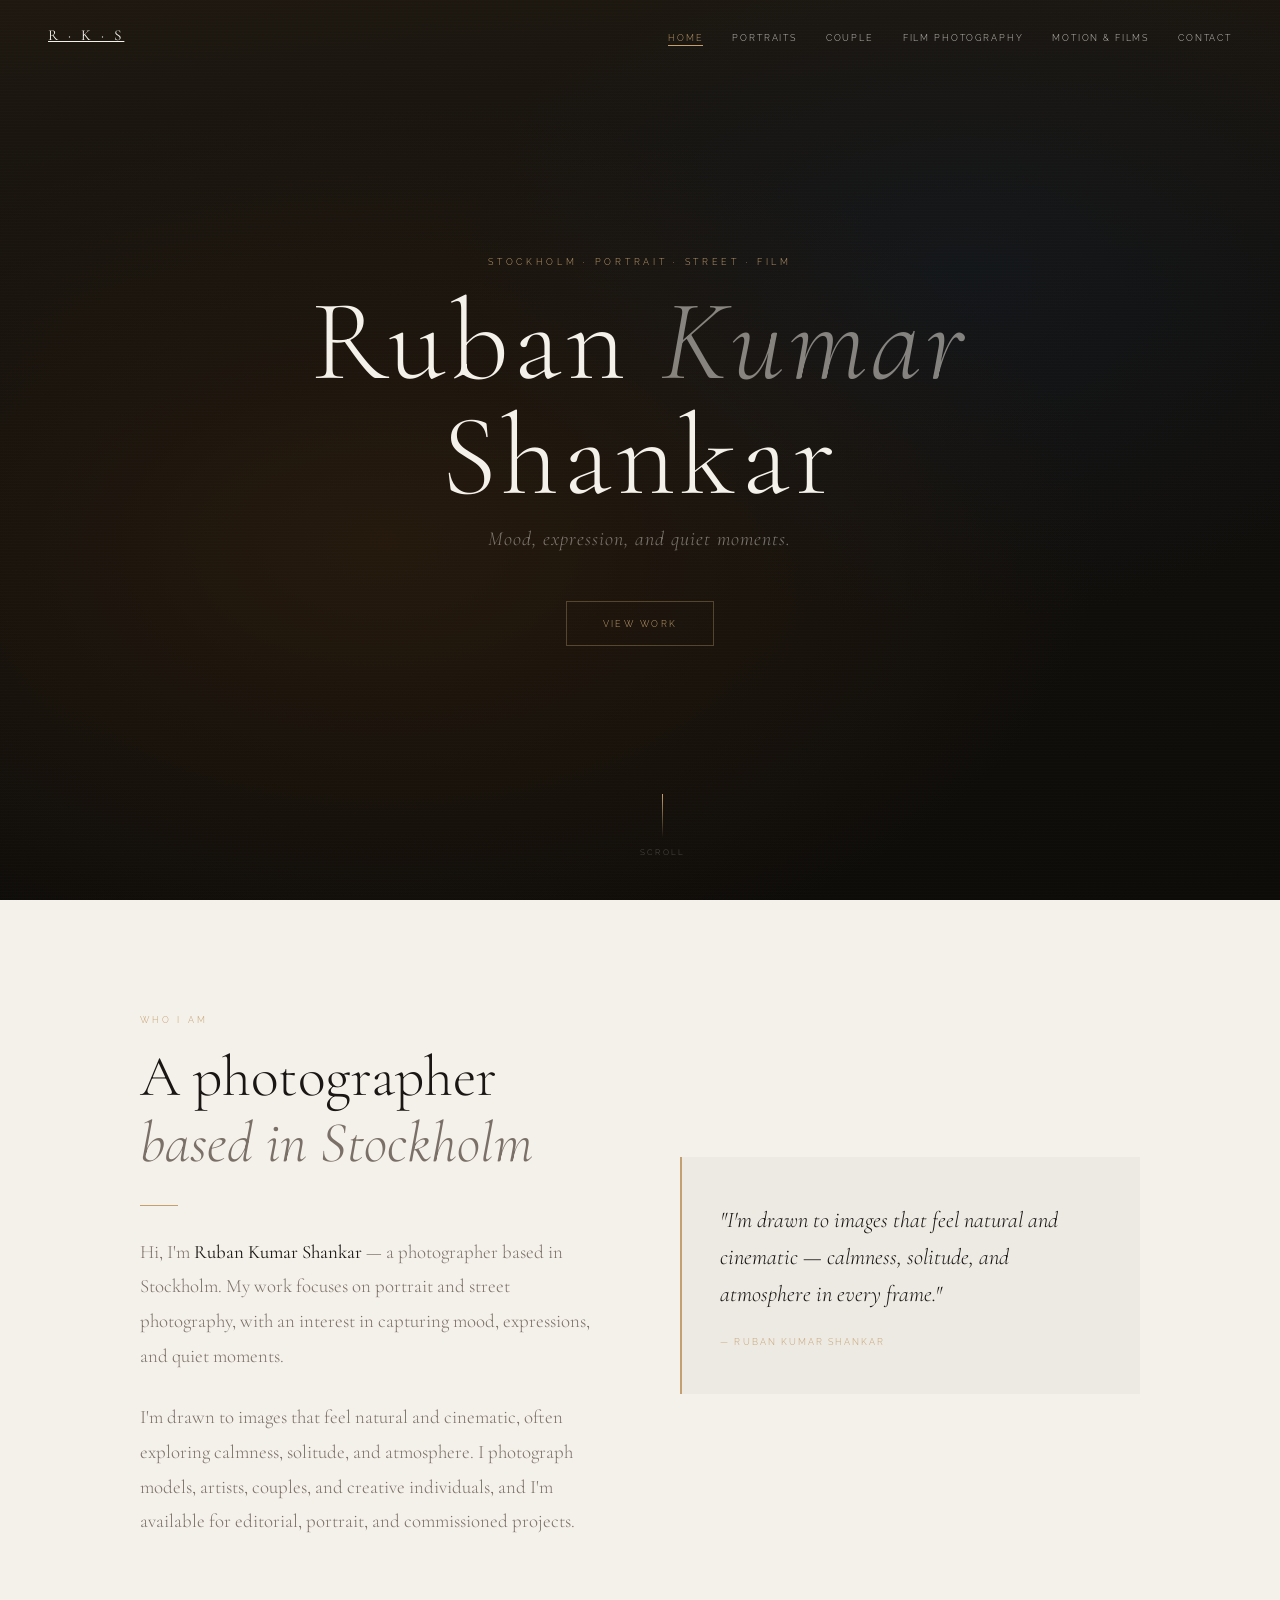
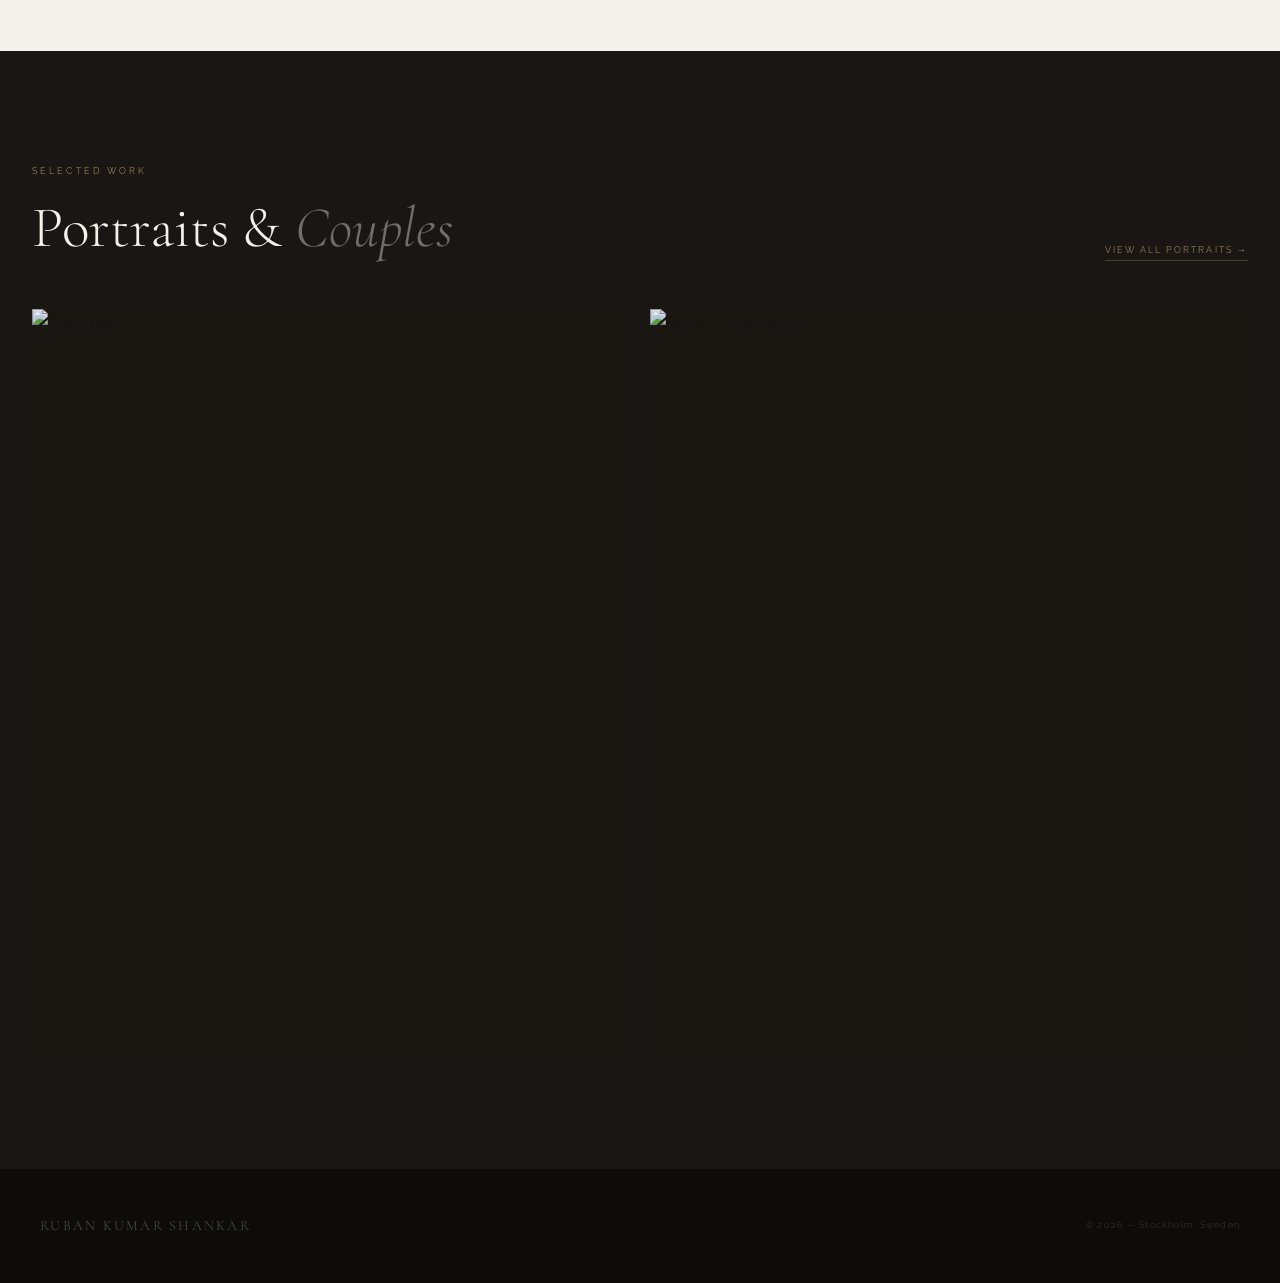
==== commit db748f21: "few corrections" ====
--- a/index.html
+++ b/index.html
@@ -79,7 +79,7 @@
     </div>
   </section>
 
-  <footer><span class="footer-brand">Ruban Kumar Shankar</span><span class="footer-copy">© 2025 — Stockholm, Sweden</span></footer>
+  <footer><span class="footer-brand">Ruban Kumar Shankar</span><span class="footer-copy">© 2026 — Stockholm, Sweden</span></footer>
 <div class="modal-overlay" id="session-modal" onclick="closeModal(event)">
   <div class="modal-nav-bar" onclick="event.stopPropagation()">
     <div>
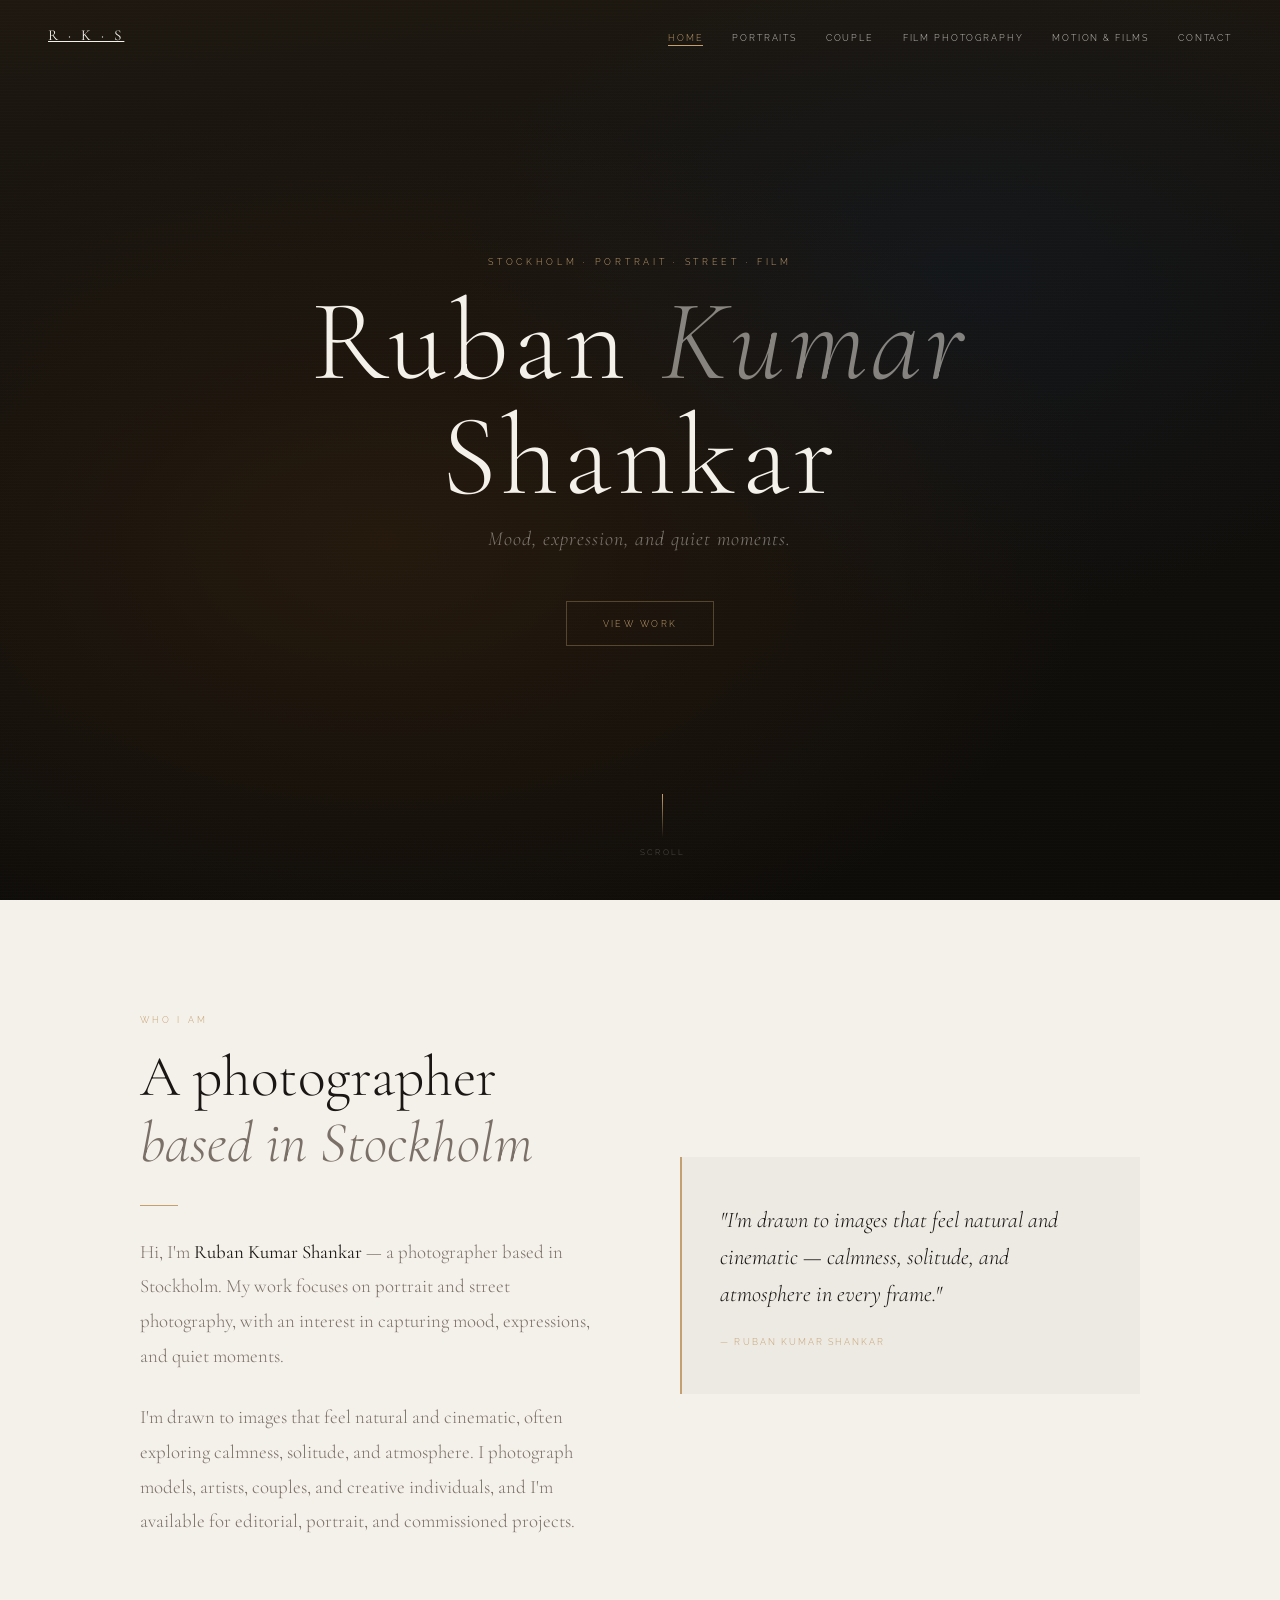
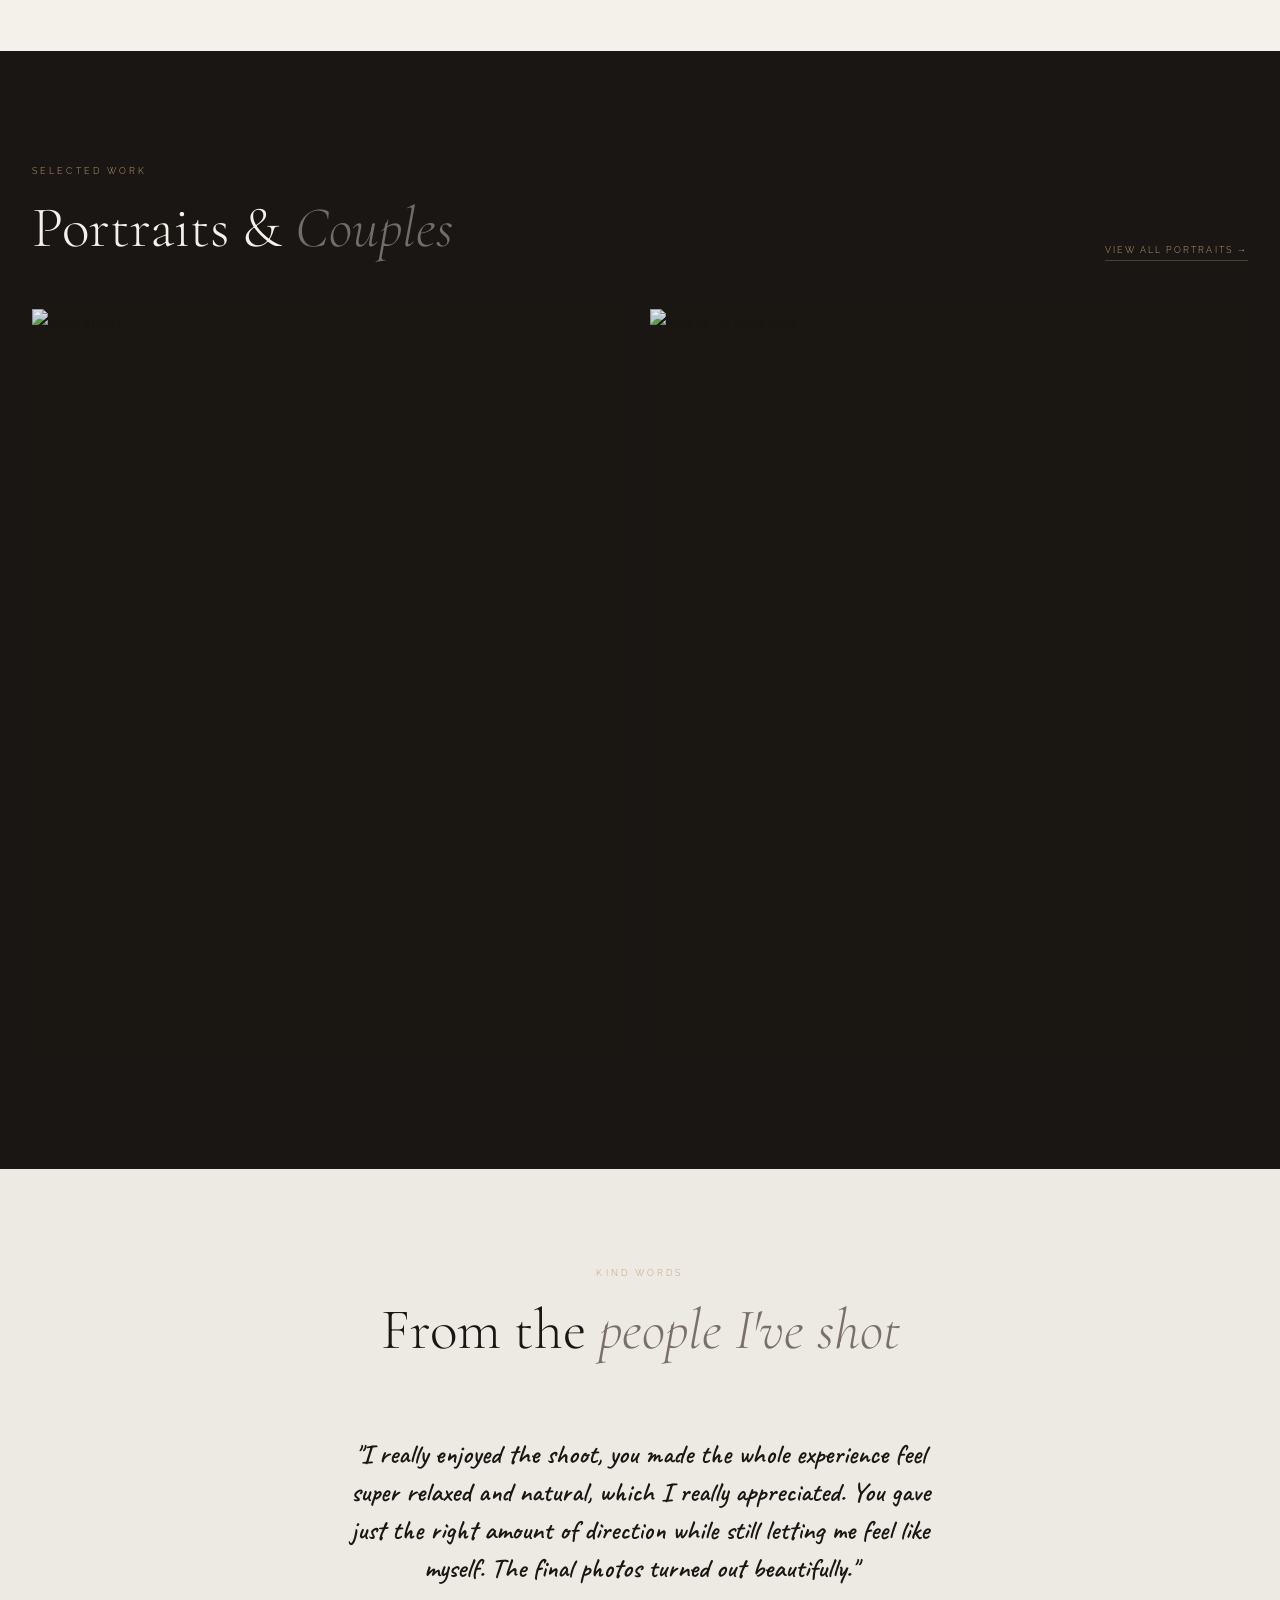
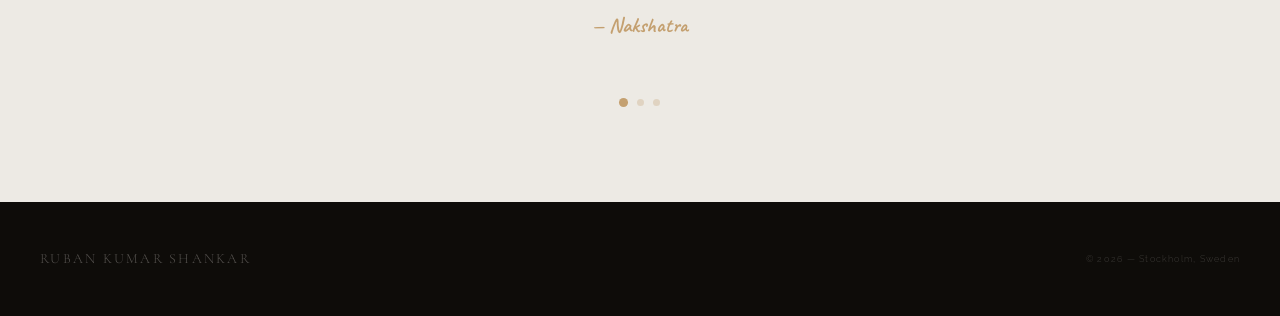
==== commit 3fb34bf4: "Add files via upload" ====
--- a/index.html
+++ b/index.html
@@ -6,7 +6,7 @@
   <title>Ruban Kumar Shankar — Photography</title>
   <link rel="preconnect" href="https://fonts.googleapis.com"/>
   <link rel="preconnect" href="https://fonts.gstatic.com" crossorigin/>
-  <link href="https://fonts.googleapis.com/css2?family=Cormorant+Garamond:ital,wght@0,300;0,400;0,500;1,300;1,400&family=Raleway:wght@200;300;400;500&display=swap" rel="stylesheet"/>
+  <link href="https://fonts.googleapis.com/css2?family=Cormorant+Garamond:ital,wght@0,300;0,400;0,500;1,300;1,400&family=Raleway:wght@200;300;400;500&family=Caveat:wght@500;600;700&display=swap" rel="stylesheet"/>
   <link rel="stylesheet" href="style.css"/>
 </head>
 <body>
@@ -67,13 +67,41 @@
         <a href="portraits.html">View all portraits →</a>
       </div>
       <div class="home-feature-grid">
-        <div class="home-feature-card reveal" style="transition-delay:.1s" href="portraits.html">
+        <a class="home-feature-card reveal" style="transition-delay:.1s" href="portraits.html">
           <img src="https://cdn.myportfolio.com/83d0ee9f-f823-47f2-b3d6-2b49afa565c9/6a889fc2-a87f-40f0-946a-40c89213c8d4_rwc_0x434x1365x1365x32.jpg?h=e5824a8cd0b919c02f7b81f8e61b1beb" alt="Bhoomika" loading="lazy"/>
           <div class="card-label"><span class="cat">Portraits</span><span>Bhoomika</span></div>
-        </div>
-        <div class="home-feature-card reveal" style="transition-delay:.2s" href="couple.html">
+        </a>
+        <a class="home-feature-card reveal" style="transition-delay:.2s" href="couple.html">
           <img src="https://cdn.myportfolio.com/83d0ee9f-f823-47f2-b3d6-2b49afa565c9/3237077a-9f48-49ce-8d47-b8405699589f_rwc_0x595x1365x1365x32.jpg?h=fba1a4f6bc89c14a0c44345f353e8f5a" alt="Mohan & Akansha" loading="lazy"/>
           <div class="card-label"><span class="cat">Couples</span><span>Mohan &amp; Akansha</span></div>
+        </a>
+      </div>
+    </div>
+  </section>
+
+  <section class="testimonials">
+    <div class="container">
+      <div class="testimonials-header reveal">
+        <span class="section-label">Kind Words</span>
+        <h2 class="section-heading">From the <em>people I've shot</em></h2>
+      </div>
+      <div class="testimonial-banner reveal">
+        <div class="testimonial-slide active" data-index="0">
+          <p class="testimonial-quote">"I really enjoyed the shoot, you made the whole experience feel super relaxed and natural, which I really appreciated. You gave just the right amount of direction while still letting me feel like myself. The final photos turned out beautifully."</p>
+          <span class="testimonial-name">— Nakshatra</span>
+        </div>
+        <div class="testimonial-slide" data-index="1">
+          <p class="testimonial-quote">"I got the chance to work with Ruban on a shoot, and it was such a great experience. His ideas are super creative and different from the usual. He made sure the entire shoot was comfortable and effortless. Ruban is incredibly kind and patient — I'd 100% recommend him!"</p>
+          <span class="testimonial-name">— Raveena</span>
+        </div>
+        <div class="testimonial-slide" data-index="2">
+          <p class="testimonial-quote">"Ruban was super easy to work with and really friendly from the start. He had a clear idea of what he wanted in each shot, and he really listened to the models too. It felt like a proper two-way understanding. His editing skills are amazing — each picture felt like it told a story."</p>
+          <span class="testimonial-name">— Adhith</span>
+        </div>
+        <div class="testimonial-dots">
+          <span class="dot active" data-dot="0"></span>
+          <span class="dot" data-dot="1"></span>
+          <span class="dot" data-dot="2"></span>
         </div>
       </div>
     </div>
--- a/style.css
+++ b/style.css
@@ -1,199 +1,212 @@
-:root {
-      --ink:   #191613;
-      --paper: #f4f0ea;
-      --ghost: #edeae4;
-      --warm:  #c4a070;
-      --muted: #7a7068;
-      --serif: 'Cormorant Garamond', Georgia, serif;
-      --sans:  'Raleway', sans-serif;
-      --ease:  cubic-bezier(.25,.46,.45,.94);
-    }
-    *, *::before, *::after { box-sizing: border-box; margin: 0; padding: 0; }
-    html { scroll-behavior: smooth; }
-    body { background: var(--paper); color: var(--ink); font-family: var(--sans); font-weight: 300; line-height: 1.7; overflow-x: hidden; }
-
-    /* PAGE SYSTEM */
-    .page { display: none; }
-    .page.active { display: block; animation: pageIn .65s var(--ease) forwards; }
-    @keyframes pageIn { from { opacity:0; transform:translateY(14px); } to { opacity:1; transform:translateY(0); } }
-
-    /* NAV */
-    nav { position:fixed; top:0; left:0; right:0; z-index:200; display:flex; align-items:center; justify-content:space-between; padding:1.4rem 3rem; transition:background .4s var(--ease), box-shadow .4s; }
-    nav.scrolled { background:rgba(244,240,234,.93); backdrop-filter:blur(14px); -webkit-backdrop-filter:blur(14px); box-shadow:0 1px 0 rgba(0,0,0,.06); }
-    .nav-brand { font-family:var(--serif); font-size:.95rem; font-weight:400; letter-spacing:.2em; text-transform:uppercase; color:var(--paper); cursor:pointer; transition:color .3s; }
-    nav.scrolled .nav-brand { color:var(--ink); }
-    .nav-links { display:flex; gap:1.8rem; list-style:none; }
-    .nav-links a { font-size:.58rem; letter-spacing:.2em; text-transform:uppercase; color:rgba(244,240,234,.8); text-decoration:none; cursor:pointer; position:relative; transition:color .3s; white-space:nowrap; }
-    .nav-links a::after { content:''; position:absolute; bottom:-3px; left:0; width:0; height:1px; background:var(--warm); transition:width .35s var(--ease); }
-    .nav-links a:hover::after, .nav-links a.active::after { width:100%; }
-    .nav-links a.active { color:var(--warm); }
-    nav.scrolled .nav-links a { color:var(--muted); }
-    nav.scrolled .nav-links a.active { color:var(--warm); }
-    .nav-toggle { display:none; background:none; border:none; cursor:pointer; padding:4px; }
-    .nav-toggle span { display:block; width:20px; height:1px; background:var(--paper); margin:5px 0; transition:background .3s; }
-    nav.scrolled .nav-toggle span { background:var(--ink); }
-
-    /* HERO */
-    .hero { height:100vh; min-height:580px; background:var(--ink); display:flex; flex-direction:column; align-items:center; justify-content:center; position:relative; overflow:hidden; }
-    .hero::before { content:''; position:absolute; inset:0; background:radial-gradient(ellipse 80% 70% at 30% 60%, rgba(50,32,14,.6) 0%, transparent 70%), radial-gradient(ellipse 60% 60% at 75% 30%, rgba(20,28,38,.5) 0%, transparent 65%), linear-gradient(175deg, #1e1810 0%, #12100d 40%, #0e0c09 100%); }
-    .hero::after { content:''; position:absolute; inset:0; pointer-events:none; z-index:1; background:repeating-linear-gradient(0deg, transparent, transparent 2px, rgba(255,255,255,.012) 2px, rgba(255,255,255,.012) 3px); }
-    .hero-content { position:relative; z-index:2; text-align:center; padding:0 2rem; }
-    .hero-eyebrow { font-size:.58rem; letter-spacing:.4em; text-transform:uppercase; color:var(--warm); opacity:0; animation:up .9s var(--ease) .3s forwards; }
-    .hero-name { font-family:var(--serif); font-size:clamp(3.2rem, 9vw, 8rem); font-weight:300; line-height:1.0; letter-spacing:.04em; color:var(--paper); margin:.9rem 0 .5rem; opacity:0; animation:up 1s var(--ease) .55s forwards; }
-    .hero-name em { font-style:italic; color:rgba(244,240,234,.5); font-weight:300; }
-    .hero-sub { font-family:var(--serif); font-size:clamp(.95rem,2vw,1.25rem); font-style:italic; font-weight:300; color:rgba(244,240,234,.45); letter-spacing:.05em; opacity:0; animation:up .9s var(--ease) .8s forwards; }
-    .hero-cta { display:inline-block; margin-top:2.8rem; font-size:.58rem; letter-spacing:.26em; text-transform:uppercase; color:var(--warm); text-decoration:none; cursor:pointer; border:1px solid rgba(196,160,112,.35); padding:.85rem 2.2rem; transition:background .3s, color .3s, border-color .3s; opacity:0; animation:up .8s var(--ease) 1.1s forwards; }
-    .hero-cta:hover { background:var(--warm); color:var(--ink); border-color:var(--warm); }
-    .hero-scroll { position:absolute; bottom:2.5rem; left:50%; transform:translateX(-50%); display:flex; flex-direction:column; align-items:center; gap:.5rem; cursor:pointer; opacity:0; animation:up .7s var(--ease) 1.5s forwards; }
-    .hero-scroll span { font-size:.5rem; letter-spacing:.28em; text-transform:uppercase; color:rgba(244,240,234,.3); }
-    .scroll-line { width:1px; height:44px; background:linear-gradient(to bottom, var(--warm), transparent); animation:pulse 2.2s ease-in-out infinite; }
-    @keyframes pulse { 0%,100%{opacity:.35} 50%{opacity:1} }
-    @keyframes up { from{opacity:0;transform:translateY(22px)} to{opacity:1;transform:translateY(0)} }
-
-    /* LAYOUT */
-    .container { max-width:1080px; margin:0 auto; padding:0 2.5rem; }
-    .container-wide { max-width:1300px; margin:0 auto; padding:0 2rem; }
-    section { padding:7rem 0; }
-    .section-label { font-size:.57rem; letter-spacing:.34em; text-transform:uppercase; color:var(--warm); margin-bottom:1rem; display:block; }
-    .section-heading { font-family:var(--serif); font-size:clamp(2rem,5vw,3.6rem); font-weight:300; line-height:1.15; color:var(--ink); }
-    .section-heading em { font-style:italic; color:var(--muted); }
-    .reveal { opacity:0; transform:translateY(28px); transition:opacity .8s var(--ease), transform .8s var(--ease); }
-    .reveal.visible { opacity:1; transform:translateY(0); }
-
-    /* ABOUT */
-    .about { background:var(--paper); }
-    .about-grid { display:grid; grid-template-columns:1fr 1fr; gap:5rem; align-items:center; }
-    .about-text p { font-family:var(--serif); font-size:1.18rem; font-weight:300; line-height:1.85; color:var(--muted); margin-top:1.6rem; }
-    .about-text p strong { color:var(--ink); font-weight:400; }
-    .divider { width:38px; height:1px; background:var(--warm); margin:1.8rem 0; }
-    .about-quote { background:var(--ghost); padding:2.8rem 2.4rem; border-left:2px solid var(--warm); }
-    .about-quote blockquote { font-family:var(--serif); font-size:1.4rem; font-weight:300; font-style:italic; line-height:1.65; color:var(--ink); }
-    .about-quote cite { display:block; margin-top:1.3rem; font-style:normal; font-size:.58rem; letter-spacing:.22em; text-transform:uppercase; color:var(--warm); }
-
-    /* HOME WORK TEASER */
-    .work-teaser { background:var(--ink); }
-    .work-teaser-header { display:flex; justify-content:space-between; align-items:flex-end; margin-bottom:3rem; }
-    .work-teaser-header a { font-size:.58rem; letter-spacing:.22em; text-transform:uppercase; color:var(--warm); text-decoration:none; cursor:pointer; border-bottom:1px solid rgba(196,160,112,.3); padding-bottom:2px; transition:border-color .3s; }
-    .work-teaser-header a:hover { border-color:var(--warm); }
-    .home-feature-grid { display:grid; grid-template-columns:1fr 1fr; gap:1.2rem; }
-    .home-feature-card { position:relative; overflow:hidden; aspect-ratio:4/5; cursor:pointer; background:#1a1612; }
-    .home-feature-card img { width:100%; height:100%; object-fit:cover; filter:brightness(.92) saturate(.85); transition:transform .7s var(--ease), filter .7s var(--ease); display:block; }
-    .home-feature-card:hover img { transform:scale(1.04); filter:brightness(.75) saturate(.7); }
-    .home-feature-card .card-label { position:absolute; bottom:0; left:0; right:0; padding:2.5rem 1.5rem 1.5rem; background:linear-gradient(to top, rgba(10,8,6,.85), transparent); opacity:0; transform:translateY(6px); transition:opacity .4s var(--ease), transform .4s var(--ease); }
-    .home-feature-card:hover .card-label { opacity:1; transform:translateY(0); }
-    .card-label span { font-size:.58rem; letter-spacing:.24em; text-transform:uppercase; color:var(--paper); }
-    .card-label .cat { color:var(--warm); font-size:.52rem; display:block; margin-bottom:.3rem; }
-
-    /* GALLERY HERO */
-    .gallery-hero { padding-top:10rem; padding-bottom:5rem; background:var(--paper); text-align:center; }
-    .gallery-hero p { font-family:var(--serif); font-style:italic; font-size:1.1rem; color:var(--muted); max-width:540px; margin:1.2rem auto 0; }
-
-    /* PORTRAITS GRID */
-    .portraits-grid { display:grid; grid-template-columns:repeat(3,1fr); gap:2px; background:rgba(25,22,19,.06); }
-    .portrait-card { position:relative; overflow:hidden; aspect-ratio:3/4; cursor:pointer; background:var(--ghost); }
-    .portrait-card img { width:100%; height:100%; object-fit:cover; display:block; filter:brightness(.95) saturate(.88); transition:transform .7s var(--ease), filter .6s var(--ease); }
-    .portrait-card:hover img { transform:scale(1.05); filter:brightness(.72) saturate(.7); }
-    .portrait-card .p-label { position:absolute; bottom:0; left:0; right:0; padding:3rem 1.2rem 1.2rem; background:linear-gradient(to top, rgba(12,10,8,.9), transparent); transform:translateY(8px); opacity:0; transition:opacity .4s var(--ease), transform .4s var(--ease); }
-    .portrait-card:hover .p-label { opacity:1; transform:translateY(0); }
-    .p-label .name { font-family:var(--serif); font-size:1.2rem; font-weight:300; color:var(--paper); }
-    .p-label .type { font-size:.52rem; letter-spacing:.24em; text-transform:uppercase; color:var(--warm); }
-
-    /* COUPLE GRID */
-    .couple-grid { display:grid; grid-template-columns:1fr 1fr; gap:1.5rem; margin-top:3.5rem; }
-    .couple-card { position:relative; overflow:hidden; aspect-ratio:4/5; cursor:pointer; background:var(--ghost); }
-    .couple-card img { width:100%; height:100%; object-fit:cover; display:block; filter:brightness(.95) saturate(.82); transition:transform .7s var(--ease), filter .6s var(--ease); }
-    .couple-card:hover img { transform:scale(1.04); filter:brightness(.72) saturate(.7); }
-    .couple-card .c-label { position:absolute; bottom:0; left:0; right:0; padding:3rem 1.5rem 1.5rem; background:linear-gradient(to top, rgba(12,10,8,.88), transparent); transform:translateY(6px); opacity:0; transition:opacity .4s var(--ease), transform .4s var(--ease); }
-    .couple-card:hover .c-label { opacity:1; transform:translateY(0); }
-    .c-label .name { font-family:var(--serif); font-size:1.25rem; font-weight:300; color:var(--paper); }
-    .c-label .type { font-size:.52rem; letter-spacing:.24em; text-transform:uppercase; color:var(--warm); }
-
-    /* MODAL */
-    .modal-overlay { position:fixed; inset:0; z-index:500; background:rgba(15,12,10,.97); backdrop-filter:blur(8px); display:none; flex-direction:column; opacity:0; transition:opacity .4s var(--ease); }
-    .modal-overlay.open { display:flex; }
-    .modal-overlay.visible { opacity:1; }
-    .modal-nav-bar { display:flex; align-items:center; justify-content:space-between; padding:1.4rem 2.5rem; border-bottom:1px solid rgba(244,240,234,.08); flex-shrink:0; }
-    .modal-title { font-family:var(--serif); font-size:1.5rem; font-weight:300; color:var(--paper); }
-    .modal-meta { font-size:.55rem; letter-spacing:.22em; text-transform:uppercase; color:var(--warm); margin-top:.2rem; }
-    .modal-close { background:none; border:1px solid rgba(244,240,234,.15); color:var(--paper); width:36px; height:36px; cursor:pointer; font-size:1rem; display:flex; align-items:center; justify-content:center; transition:background .3s; }
-    .modal-close:hover { background:rgba(244,240,234,.08); }
-    .modal-body { flex:1; overflow:auto; padding:2rem 2.5rem 2.5rem; display:flex; flex-direction:column; }
-    .modal-embed { position:relative; flex:1; min-height:400px; }
-    .modal-embed iframe { position:absolute; inset:0; width:100%; height:100%; border:none; }
-    .modal-cover { display:flex; flex-direction:column; align-items:center; justify-content:center; gap:2rem; flex:1; }
-    .modal-cover img { max-height:60vh; max-width:100%; object-fit:contain; filter:brightness(.94) saturate(.86); }
-    .modal-cover-note { text-align:center; max-width:440px; }
-    .modal-cover-note .label { font-size:.55rem; letter-spacing:.26em; text-transform:uppercase; color:var(--warm); margin-bottom:.8rem; display:block; }
-    .modal-cover-note p { font-family:var(--serif); font-style:italic; font-size:.95rem; color:rgba(244,240,234,.4); line-height:1.7; }
-
-    /* FILM PAGE */
-    .film-dark-hero { height:65vh; min-height:440px; background:linear-gradient(155deg, #1c1510, #0d0b09 55%, #1a1610); display:flex; flex-direction:column; align-items:center; justify-content:center; position:relative; overflow:hidden; }
-    .film-dark-hero::before { content:''; position:absolute; inset:0; background:repeating-linear-gradient(0deg, transparent, transparent 3px, rgba(255,255,255,.007) 3px, rgba(255,255,255,.007) 4px); }
-    .film-dark-hero-content { position:relative; z-index:1; text-align:center; padding:0 2rem; }
-    .film-dark-hero h1 { font-family:var(--serif); font-size:clamp(2.8rem,8vw,6.5rem); font-weight:300; color:var(--paper); letter-spacing:.07em; line-height:1.05; }
-    .film-dark-hero p { font-family:var(--serif); font-style:italic; font-size:1.05rem; color:rgba(244,240,234,.4); margin-top:.8rem; }
-    .film-intro { background:var(--paper); padding:5rem 0 3rem; }
-    .film-intro-inner { max-width:640px; margin:0 auto; text-align:center; }
-    .film-intro-inner p { font-family:var(--serif); font-size:1.15rem; font-weight:300; font-style:italic; line-height:1.85; color:var(--muted); }
-    .film-intro-inner .hr { width:36px; height:1px; background:var(--warm); margin:2.2rem auto; }
-    .film-embed-section { background:var(--ghost); padding:4rem 0 6rem; }
-    .embed-block { max-width:1100px; margin:0 auto; padding:0 2rem; }
-    .embed-label { font-size:.56rem; letter-spacing:.3em; text-transform:uppercase; color:var(--warm); margin-bottom:1.5rem; display:block; }
-    .lr-wrap { position:relative; padding-bottom:56%; height:0; overflow:hidden; box-shadow:0 24px 72px rgba(18,15,12,.2); border:1px solid rgba(122,112,104,.12); }
-    .lr-wrap iframe { position:absolute; top:0; left:0; width:100%; height:100%; border:none; }
-
-    /* MOTION PAGE */
-    .motion-page { padding-top:10rem; padding-bottom:8rem; }
-    .motion-content p { font-family:var(--serif); font-size:1.1rem; font-weight:300; line-height:1.85; color:var(--muted); margin-top:1.4rem; }
-    .motion-project { margin-top:5rem; }
-    .project-head { margin-bottom:2rem; }
-    .project-head h3 { font-family:var(--serif); font-size:2rem; font-weight:300; }
-    .project-head p { font-family:var(--serif); font-style:italic; color:var(--muted); margin-top:.5rem; line-height:1.7; }
-    .video-embed { position:relative; padding-bottom:56.25%; height:0; overflow:hidden; background:var(--ink); box-shadow:0 20px 60px rgba(18,15,12,.18); }
-    .video-embed iframe { position:absolute; inset:0; width:100%; height:100%; border:none; }
-    .video-placeholder { position:absolute; inset:0; display:flex; flex-direction:column; align-items:center; justify-content:center; gap:1rem; }
-    .video-placeholder p { font-size:.6rem; letter-spacing:.22em; text-transform:uppercase; color:rgba(244,240,234,.3); }
-    .play-icon { width:56px; height:56px; border:1px solid rgba(244,240,234,.2); border-radius:50%; display:flex; align-items:center; justify-content:center; }
-    .play-icon::after { content:''; width:0; height:0; border-top:9px solid transparent; border-bottom:9px solid transparent; border-left:16px solid rgba(244,240,234,.4); margin-left:4px; }
-
-    /* CONTACT PAGE */
-    .contact-page { padding-top:10rem; padding-bottom:8rem; }
-    .contact-inner { display:grid; grid-template-columns:1fr 1fr; gap:5rem; }
-    .contact-left h2 { font-family:var(--serif); font-size:clamp(2rem,5vw,3.2rem); font-weight:300; line-height:1.2; }
-    .contact-left h2 em { font-style:italic; color:var(--muted); }
-    .contact-left p { font-family:var(--serif); font-size:1.05rem; color:var(--muted); margin-top:1.5rem; line-height:1.8; }
-    .contact-left .email-link { display:inline-block; margin-top:2rem; font-size:.6rem; letter-spacing:.22em; text-transform:uppercase; color:var(--warm); text-decoration:none; border-bottom:1px solid rgba(196,160,112,.3); padding-bottom:3px; transition:border-color .3s; }
-    .contact-left .email-link:hover { border-color:var(--warm); }
-    .contact-form { display:flex; flex-direction:column; gap:1.4rem; }
-    .form-field { display:flex; flex-direction:column; gap:.45rem; }
-    .form-field label { font-size:.56rem; letter-spacing:.26em; text-transform:uppercase; color:var(--muted); }
-    .form-field input, .form-field textarea { background:var(--ghost); border:1px solid rgba(122,112,104,.2); color:var(--ink); padding:.9rem 1rem; font-family:var(--sans); font-size:.85rem; font-weight:300; outline:none; transition:border-color .3s; resize:none; }
-    .form-field input:focus, .form-field textarea:focus { border-color:var(--warm); }
-    .form-field textarea { min-height:130px; }
-    .btn-submit { align-self:flex-start; font-size:.6rem; letter-spacing:.26em; text-transform:uppercase; color:var(--warm); background:transparent; border:1px solid rgba(196,160,112,.35); padding:.9rem 2.2rem; cursor:pointer; font-family:var(--sans); font-weight:300; transition:background .3s, color .3s, border-color .3s; }
-    .btn-submit:hover { background:var(--warm); color:var(--ink); border-color:var(--warm); }
-    .form-success { display:none; font-family:var(--serif); font-style:italic; color:var(--warm); font-size:1rem; }
-
-    /* FOOTER */
-    footer { background:#0e0c09; padding:2.8rem 2.5rem; display:flex; justify-content:space-between; align-items:center; flex-wrap:wrap; gap:1rem; }
-    .footer-brand { font-family:var(--serif); font-size:.88rem; letter-spacing:.16em; text-transform:uppercase; color:rgba(244,240,234,.3); }
-    .footer-copy { font-size:.55rem; letter-spacing:.14em; color:rgba(244,240,234,.2); }
-
-    /* RESPONSIVE */
-    @media (max-width:860px) {
-      nav { padding:1.2rem 1.5rem; }
-      .nav-links { position:fixed; top:0; right:-100%; height:100vh; width:65%; background:var(--ink); flex-direction:column; justify-content:center; align-items:center; gap:2.2rem; z-index:210; transition:right .4s var(--ease); }
-      .nav-links.open { right:0; }
-      .nav-links a { font-size:.75rem; color:rgba(244,240,234,.7) !important; }
-      .nav-links a.active { color:var(--warm) !important; }
-      .nav-toggle { display:block; z-index:300; }
-      .about-grid, .contact-inner { grid-template-columns:1fr; gap:3rem; }
-      .home-feature-grid { grid-template-columns:1fr; }
-      .portraits-grid { grid-template-columns:repeat(2,1fr); }
-      .couple-grid { grid-template-columns:1fr; }
-      .work-teaser-header { flex-direction:column; align-items:flex-start; gap:1rem; }
-    }
-    @media (max-width:480px) {
-      section { padding:4.5rem 0; }
-      .portraits-grid { grid-template-columns:1fr 1fr; }
+:root {
+      --ink:   #191613;
+      --paper: #f4f0ea;
+      --ghost: #edeae4;
+      --warm:  #c4a070;
+      --muted: #7a7068;
+      --serif: 'Cormorant Garamond', Georgia, serif;
+      --sans:  'Raleway', sans-serif;
+      --ease:  cubic-bezier(.25,.46,.45,.94);
+    }
+    *, *::before, *::after { box-sizing: border-box; margin: 0; padding: 0; }
+    html { scroll-behavior: smooth; }
+    body { background: var(--paper); color: var(--ink); font-family: var(--sans); font-weight: 300; line-height: 1.7; overflow-x: hidden; }
+
+    /* PAGE SYSTEM */
+    .page { display: none; }
+    .page.active { display: block; animation: pageIn .65s var(--ease) forwards; }
+    @keyframes pageIn { from { opacity:0; transform:translateY(14px); } to { opacity:1; transform:translateY(0); } }
+
+    /* NAV */
+    nav { position:fixed; top:0; left:0; right:0; z-index:200; display:flex; align-items:center; justify-content:space-between; padding:1.4rem 3rem; transition:background .4s var(--ease), box-shadow .4s; }
+    nav.scrolled { background:rgba(244,240,234,.93); backdrop-filter:blur(14px); -webkit-backdrop-filter:blur(14px); box-shadow:0 1px 0 rgba(0,0,0,.06); }
+    .nav-brand { font-family:var(--serif); font-size:.95rem; font-weight:400; letter-spacing:.2em; text-transform:uppercase; color:var(--paper); cursor:pointer; transition:color .3s; }
+    nav.scrolled .nav-brand { color:var(--ink); }
+    .nav-links { display:flex; gap:1.8rem; list-style:none; }
+    .nav-links a { font-size:.58rem; letter-spacing:.2em; text-transform:uppercase; color:rgba(244,240,234,.8); text-decoration:none; cursor:pointer; position:relative; transition:color .3s; white-space:nowrap; }
+    .nav-links a::after { content:''; position:absolute; bottom:-3px; left:0; width:0; height:1px; background:var(--warm); transition:width .35s var(--ease); }
+    .nav-links a:hover::after, .nav-links a.active::after { width:100%; }
+    .nav-links a.active { color:var(--warm); }
+    nav.scrolled .nav-links a { color:var(--muted); }
+    nav.scrolled .nav-links a.active { color:var(--warm); }
+    .nav-toggle { display:none; background:none; border:none; cursor:pointer; padding:4px; }
+    .nav-toggle span { display:block; width:20px; height:1px; background:var(--paper); margin:5px 0; transition:background .3s; }
+    nav.scrolled .nav-toggle span { background:var(--ink); }
+
+    /* HERO */
+    .hero { height:100vh; min-height:580px; background:var(--ink); display:flex; flex-direction:column; align-items:center; justify-content:center; position:relative; overflow:hidden; }
+    .hero::before { content:''; position:absolute; inset:0; background:radial-gradient(ellipse 80% 70% at 30% 60%, rgba(50,32,14,.6) 0%, transparent 70%), radial-gradient(ellipse 60% 60% at 75% 30%, rgba(20,28,38,.5) 0%, transparent 65%), linear-gradient(175deg, #1e1810 0%, #12100d 40%, #0e0c09 100%); }
+    .hero::after { content:''; position:absolute; inset:0; pointer-events:none; z-index:1; background:repeating-linear-gradient(0deg, transparent, transparent 2px, rgba(255,255,255,.012) 2px, rgba(255,255,255,.012) 3px); }
+    .hero-content { position:relative; z-index:2; text-align:center; padding:0 2rem; }
+    .hero-eyebrow { font-size:.58rem; letter-spacing:.4em; text-transform:uppercase; color:var(--warm); opacity:0; animation:up .9s var(--ease) .3s forwards; }
+    .hero-name { font-family:var(--serif); font-size:clamp(3.2rem, 9vw, 8rem); font-weight:300; line-height:1.0; letter-spacing:.04em; color:var(--paper); margin:.9rem 0 .5rem; opacity:0; animation:up 1s var(--ease) .55s forwards; }
+    .hero-name em { font-style:italic; color:rgba(244,240,234,.5); font-weight:300; }
+    .hero-sub { font-family:var(--serif); font-size:clamp(.95rem,2vw,1.25rem); font-style:italic; font-weight:300; color:rgba(244,240,234,.45); letter-spacing:.05em; opacity:0; animation:up .9s var(--ease) .8s forwards; }
+    .hero-cta { display:inline-block; margin-top:2.8rem; font-size:.58rem; letter-spacing:.26em; text-transform:uppercase; color:var(--warm); text-decoration:none; cursor:pointer; border:1px solid rgba(196,160,112,.35); padding:.85rem 2.2rem; transition:background .3s, color .3s, border-color .3s; opacity:0; animation:up .8s var(--ease) 1.1s forwards; }
+    .hero-cta:hover { background:var(--warm); color:var(--ink); border-color:var(--warm); }
+    .hero-scroll { position:absolute; bottom:2.5rem; left:50%; transform:translateX(-50%); display:flex; flex-direction:column; align-items:center; gap:.5rem; cursor:pointer; opacity:0; animation:up .7s var(--ease) 1.5s forwards; }
+    .hero-scroll span { font-size:.5rem; letter-spacing:.28em; text-transform:uppercase; color:rgba(244,240,234,.3); }
+    .scroll-line { width:1px; height:44px; background:linear-gradient(to bottom, var(--warm), transparent); animation:pulse 2.2s ease-in-out infinite; }
+    @keyframes pulse { 0%,100%{opacity:.35} 50%{opacity:1} }
+    @keyframes up { from{opacity:0;transform:translateY(22px)} to{opacity:1;transform:translateY(0)} }
+
+    /* LAYOUT */
+    .container { max-width:1080px; margin:0 auto; padding:0 2.5rem; }
+    .container-wide { max-width:1300px; margin:0 auto; padding:0 2rem; }
+    section { padding:7rem 0; }
+    .section-label { font-size:.57rem; letter-spacing:.34em; text-transform:uppercase; color:var(--warm); margin-bottom:1rem; display:block; }
+    .section-heading { font-family:var(--serif); font-size:clamp(2rem,5vw,3.6rem); font-weight:300; line-height:1.15; color:var(--ink); }
+    .section-heading em { font-style:italic; color:var(--muted); }
+    .reveal { opacity:0; transform:translateY(28px); transition:opacity .8s var(--ease), transform .8s var(--ease); }
+    .reveal.visible { opacity:1; transform:translateY(0); }
+
+    /* ABOUT */
+    .about { background:var(--paper); }
+    .about-grid { display:grid; grid-template-columns:1fr 1fr; gap:5rem; align-items:center; }
+    .about-text p { font-family:var(--serif); font-size:1.18rem; font-weight:300; line-height:1.85; color:var(--muted); margin-top:1.6rem; }
+    .about-text p strong { color:var(--ink); font-weight:400; }
+    .divider { width:38px; height:1px; background:var(--warm); margin:1.8rem 0; }
+    .about-quote { background:var(--ghost); padding:2.8rem 2.4rem; border-left:2px solid var(--warm); }
+    .about-quote blockquote { font-family:var(--serif); font-size:1.4rem; font-weight:300; font-style:italic; line-height:1.65; color:var(--ink); }
+    .about-quote cite { display:block; margin-top:1.3rem; font-style:normal; font-size:.58rem; letter-spacing:.22em; text-transform:uppercase; color:var(--warm); }
+
+    /* HOME WORK TEASER */
+    .work-teaser { background:var(--ink); }
+    .work-teaser-header { display:flex; justify-content:space-between; align-items:flex-end; margin-bottom:3rem; }
+    .work-teaser-header a { font-size:.58rem; letter-spacing:.22em; text-transform:uppercase; color:var(--warm); text-decoration:none; cursor:pointer; border-bottom:1px solid rgba(196,160,112,.3); padding-bottom:2px; transition:border-color .3s; }
+    .work-teaser-header a:hover { border-color:var(--warm); }
+    .home-feature-grid { display:grid; grid-template-columns:1fr 1fr; gap:1.2rem; }
+    .home-feature-card { display:block; text-decoration:none; color:inherit; position:relative; overflow:hidden; aspect-ratio:4/5; cursor:pointer; background:#1a1612; }
+    .home-feature-card img { width:100%; height:100%; object-fit:cover; filter:brightness(.92) saturate(.85); transition:transform .7s var(--ease), filter .7s var(--ease); display:block; }
+    .home-feature-card:hover img { transform:scale(1.04); filter:brightness(.75) saturate(.7); }
+    .home-feature-card .card-label { position:absolute; bottom:0; left:0; right:0; padding:2.5rem 1.5rem 1.5rem; background:linear-gradient(to top, rgba(10,8,6,.85), transparent); opacity:0; transform:translateY(6px); transition:opacity .4s var(--ease), transform .4s var(--ease); }
+    .home-feature-card:hover .card-label { opacity:1; transform:translateY(0); }
+    .card-label span { font-size:.58rem; letter-spacing:.24em; text-transform:uppercase; color:var(--paper); }
+    .card-label .cat { color:var(--warm); font-size:.52rem; display:block; margin-bottom:.3rem; }
+
+    /* TESTIMONIALS */
+    .testimonials { background:var(--ghost); padding:6rem 0; }
+    .testimonials-header { text-align:center; margin-bottom:3.5rem; }
+    .testimonials-header .section-label { display:block; }
+    .testimonial-banner { position:relative; max-width:640px; margin:0 auto; min-height:220px; text-align:center; }
+    .testimonial-slide { position:absolute; inset:0; opacity:0; visibility:hidden; transform:translateY(10px); transition:opacity .7s var(--ease), transform .7s var(--ease); display:flex; flex-direction:column; align-items:center; justify-content:center; padding:1rem 1.5rem; }
+    .testimonial-slide.active { opacity:1; visibility:visible; transform:translateY(0); position:relative; }
+    .testimonial-quote { font-family:'Caveat', var(--serif); font-size:1.7rem; font-weight:600; line-height:1.4; color:var(--ink); }
+    .testimonial-name { display:block; margin-top:1.3rem; font-family:'Caveat', var(--serif); font-size:1.3rem; font-weight:700; color:var(--warm); }
+    .testimonial-dots { display:flex; justify-content:center; gap:.6rem; margin-top:2.5rem; }
+    .dot { width:7px; height:7px; border-radius:50%; background:rgba(196,160,112,.3); cursor:pointer; transition:background .3s, transform .3s; }
+    .dot.active { background:var(--warm); transform:scale(1.3); }
+
+    /* GALLERY HERO */
+    .gallery-hero { padding-top:10rem; padding-bottom:5rem; background:var(--paper); text-align:center; }
+    .gallery-hero p { font-family:var(--serif); font-style:italic; font-size:1.1rem; color:var(--muted); max-width:540px; margin:1.2rem auto 0; }
+
+    /* PORTRAITS GRID */
+    .portraits-grid { display:grid; grid-template-columns:repeat(3,1fr); gap:2px; background:rgba(25,22,19,.06); }
+    .portrait-card { position:relative; overflow:hidden; aspect-ratio:3/4; cursor:pointer; background:var(--ghost); }
+    .portrait-card img { width:100%; height:100%; object-fit:cover; display:block; filter:brightness(.95) saturate(.88); transition:transform .7s var(--ease), filter .6s var(--ease); }
+    .portrait-card:hover img { transform:scale(1.05); filter:brightness(.72) saturate(.7); }
+    .portrait-card .p-label { position:absolute; bottom:0; left:0; right:0; padding:3rem 1.2rem 1.2rem; background:linear-gradient(to top, rgba(12,10,8,.9), transparent); transform:translateY(8px); opacity:0; transition:opacity .4s var(--ease), transform .4s var(--ease); }
+    .portrait-card:hover .p-label { opacity:1; transform:translateY(0); }
+    .p-label .name { font-family:var(--serif); font-size:1.2rem; font-weight:300; color:var(--paper); }
+    .p-label .type { font-size:.52rem; letter-spacing:.24em; text-transform:uppercase; color:var(--warm); }
+
+    /* COUPLE GRID */
+    .couple-grid { display:grid; grid-template-columns:1fr 1fr; gap:1.5rem; margin-top:3.5rem; }
+    .couple-card { position:relative; overflow:hidden; aspect-ratio:4/5; cursor:pointer; background:var(--ghost); }
+    .couple-card img { width:100%; height:100%; object-fit:cover; display:block; filter:brightness(.95) saturate(.82); transition:transform .7s var(--ease), filter .6s var(--ease); }
+    .couple-card:hover img { transform:scale(1.04); filter:brightness(.72) saturate(.7); }
+    .couple-card .c-label { position:absolute; bottom:0; left:0; right:0; padding:3rem 1.5rem 1.5rem; background:linear-gradient(to top, rgba(12,10,8,.88), transparent); transform:translateY(6px); opacity:0; transition:opacity .4s var(--ease), transform .4s var(--ease); }
+    .couple-card:hover .c-label { opacity:1; transform:translateY(0); }
+    .c-label .name { font-family:var(--serif); font-size:1.25rem; font-weight:300; color:var(--paper); }
+    .c-label .type { font-size:.52rem; letter-spacing:.24em; text-transform:uppercase; color:var(--warm); }
+
+    /* MODAL */
+    .modal-overlay { position:fixed; inset:0; z-index:500; background:rgba(15,12,10,.97); backdrop-filter:blur(8px); display:none; flex-direction:column; opacity:0; transition:opacity .4s var(--ease); }
+    .modal-overlay.open { display:flex; }
+    .modal-overlay.visible { opacity:1; }
+    .modal-nav-bar { display:flex; align-items:center; justify-content:space-between; padding:1.4rem 2.5rem; border-bottom:1px solid rgba(244,240,234,.08); flex-shrink:0; }
+    .modal-title { font-family:var(--serif); font-size:1.5rem; font-weight:300; color:var(--paper); }
+    .modal-meta { font-size:.55rem; letter-spacing:.22em; text-transform:uppercase; color:var(--warm); margin-top:.2rem; }
+    .modal-close { background:none; border:1px solid rgba(244,240,234,.15); color:var(--paper); width:36px; height:36px; cursor:pointer; font-size:1rem; display:flex; align-items:center; justify-content:center; transition:background .3s; }
+    .modal-close:hover { background:rgba(244,240,234,.08); }
+    .modal-body { flex:1; overflow:auto; padding:2rem 2.5rem 2.5rem; display:flex; flex-direction:column; }
+    .modal-embed { position:relative; flex:1; min-height:400px; }
+    .modal-embed iframe { position:absolute; inset:0; width:100%; height:100%; border:none; }
+    .modal-cover { display:flex; flex-direction:column; align-items:center; justify-content:center; gap:2rem; flex:1; }
+    .modal-cover img { max-height:60vh; max-width:100%; object-fit:contain; filter:brightness(.94) saturate(.86); }
+    .modal-cover-note { text-align:center; max-width:440px; }
+    .modal-cover-note .label { font-size:.55rem; letter-spacing:.26em; text-transform:uppercase; color:var(--warm); margin-bottom:.8rem; display:block; }
+    .modal-cover-note p { font-family:var(--serif); font-style:italic; font-size:.95rem; color:rgba(244,240,234,.4); line-height:1.7; }
+
+    /* FILM PAGE */
+    .film-dark-hero { height:65vh; min-height:440px; background:linear-gradient(155deg, #1c1510, #0d0b09 55%, #1a1610); display:flex; flex-direction:column; align-items:center; justify-content:center; position:relative; overflow:hidden; }
+    .film-dark-hero::before { content:''; position:absolute; inset:0; background:repeating-linear-gradient(0deg, transparent, transparent 3px, rgba(255,255,255,.007) 3px, rgba(255,255,255,.007) 4px); }
+    .film-dark-hero-content { position:relative; z-index:1; text-align:center; padding:0 2rem; }
+    .film-dark-hero h1 { font-family:var(--serif); font-size:clamp(2.8rem,8vw,6.5rem); font-weight:300; color:var(--paper); letter-spacing:.07em; line-height:1.05; }
+    .film-dark-hero p { font-family:var(--serif); font-style:italic; font-size:1.05rem; color:rgba(244,240,234,.4); margin-top:.8rem; }
+    .film-intro { background:var(--paper); padding:5rem 0 3rem; }
+    .film-intro-inner { max-width:640px; margin:0 auto; text-align:center; }
+    .film-intro-inner p { font-family:var(--serif); font-size:1.15rem; font-weight:300; font-style:italic; line-height:1.85; color:var(--muted); }
+    .film-intro-inner .hr { width:36px; height:1px; background:var(--warm); margin:2.2rem auto; }
+    .film-embed-section { background:var(--ghost); padding:4rem 0 6rem; }
+    .embed-block { max-width:1100px; margin:0 auto; padding:0 2rem; }
+    .embed-label { font-size:.56rem; letter-spacing:.3em; text-transform:uppercase; color:var(--warm); margin-bottom:1.5rem; display:block; }
+    .lr-wrap { position:relative; padding-bottom:56%; height:0; overflow:hidden; box-shadow:0 24px 72px rgba(18,15,12,.2); border:1px solid rgba(122,112,104,.12); }
+    .lr-wrap iframe { position:absolute; top:0; left:0; width:100%; height:100%; border:none; }
+
+    /* MOTION PAGE */
+    .motion-page { padding-top:10rem; padding-bottom:8rem; }
+    .motion-content p { font-family:var(--serif); font-size:1.1rem; font-weight:300; line-height:1.85; color:var(--muted); margin-top:1.4rem; }
+    .motion-project { margin-top:5rem; }
+    .project-head { margin-bottom:2rem; }
+    .project-head h3 { font-family:var(--serif); font-size:2rem; font-weight:300; }
+    .project-head p { font-family:var(--serif); font-style:italic; color:var(--muted); margin-top:.5rem; line-height:1.7; }
+    .video-embed { position:relative; padding-bottom:56.25%; height:0; overflow:hidden; background:var(--ink); box-shadow:0 20px 60px rgba(18,15,12,.18); }
+    .video-embed iframe { position:absolute; inset:0; width:100%; height:100%; border:none; }
+    .video-placeholder { position:absolute; inset:0; display:flex; flex-direction:column; align-items:center; justify-content:center; gap:1rem; }
+    .video-placeholder p { font-size:.6rem; letter-spacing:.22em; text-transform:uppercase; color:rgba(244,240,234,.3); }
+    .play-icon { width:56px; height:56px; border:1px solid rgba(244,240,234,.2); border-radius:50%; display:flex; align-items:center; justify-content:center; }
+    .play-icon::after { content:''; width:0; height:0; border-top:9px solid transparent; border-bottom:9px solid transparent; border-left:16px solid rgba(244,240,234,.4); margin-left:4px; }
+
+    /* CONTACT PAGE */
+    .contact-page { padding-top:10rem; padding-bottom:8rem; }
+    .contact-inner { display:grid; grid-template-columns:1fr 1fr; gap:5rem; }
+    .contact-left h2 { font-family:var(--serif); font-size:clamp(2rem,5vw,3.2rem); font-weight:300; line-height:1.2; }
+    .contact-left h2 em { font-style:italic; color:var(--muted); }
+    .contact-left p { font-family:var(--serif); font-size:1.05rem; color:var(--muted); margin-top:1.5rem; line-height:1.8; }
+    .contact-left .email-link { display:inline-block; margin-top:2rem; font-size:.6rem; letter-spacing:.22em; text-transform:uppercase; color:var(--warm); text-decoration:none; border-bottom:1px solid rgba(196,160,112,.3); padding-bottom:3px; transition:border-color .3s; }
+    .contact-left .email-link:hover { border-color:var(--warm); }
+    .contact-form { display:flex; flex-direction:column; gap:1.4rem; }
+    .form-field { display:flex; flex-direction:column; gap:.45rem; }
+    .form-field label { font-size:.56rem; letter-spacing:.26em; text-transform:uppercase; color:var(--muted); }
+    .form-field input, .form-field textarea { background:var(--ghost); border:1px solid rgba(122,112,104,.2); color:var(--ink); padding:.9rem 1rem; font-family:var(--sans); font-size:.85rem; font-weight:300; outline:none; transition:border-color .3s; resize:none; }
+    .form-field input:focus, .form-field textarea:focus { border-color:var(--warm); }
+    .form-field textarea { min-height:130px; }
+    .btn-submit { align-self:flex-start; font-size:.6rem; letter-spacing:.26em; text-transform:uppercase; color:var(--warm); background:transparent; border:1px solid rgba(196,160,112,.35); padding:.9rem 2.2rem; cursor:pointer; font-family:var(--sans); font-weight:300; transition:background .3s, color .3s, border-color .3s; }
+    .btn-submit:hover { background:var(--warm); color:var(--ink); border-color:var(--warm); }
+    .form-success { display:none; font-family:var(--serif); font-style:italic; color:var(--warm); font-size:1rem; }
+
+    /* FOOTER */
+    footer { background:#0e0c09; padding:2.8rem 2.5rem; display:flex; justify-content:space-between; align-items:center; flex-wrap:wrap; gap:1rem; }
+    .footer-brand { font-family:var(--serif); font-size:.88rem; letter-spacing:.16em; text-transform:uppercase; color:rgba(244,240,234,.3); }
+    .footer-copy { font-size:.55rem; letter-spacing:.14em; color:rgba(244,240,234,.2); }
+
+    /* RESPONSIVE */
+    @media (max-width:860px) {
+      nav { padding:1.2rem 1.5rem; }
+      .nav-links { position:fixed; top:0; right:-100%; height:100vh; width:65%; background:var(--ink); flex-direction:column; justify-content:center; align-items:center; gap:2.2rem; z-index:210; transition:right .4s var(--ease); }
+      .nav-links.open { right:0; }
+      .nav-links a { font-size:.75rem; color:rgba(244,240,234,.7) !important; }
+      .nav-links a.active { color:var(--warm) !important; }
+      .nav-toggle { display:block; z-index:300; }
+      .about-grid, .contact-inner { grid-template-columns:1fr; gap:3rem; }
+      .home-feature-grid { grid-template-columns:1fr; }
+      .portraits-grid { grid-template-columns:repeat(2,1fr); }
+      .couple-grid { grid-template-columns:1fr; }
+      .work-teaser-header { flex-direction:column; align-items:flex-start; gap:1rem; }
+    }
+    @media (max-width:480px) {
+      section { padding:4.5rem 0; }
+      .portraits-grid { grid-template-columns:1fr 1fr; }
     }
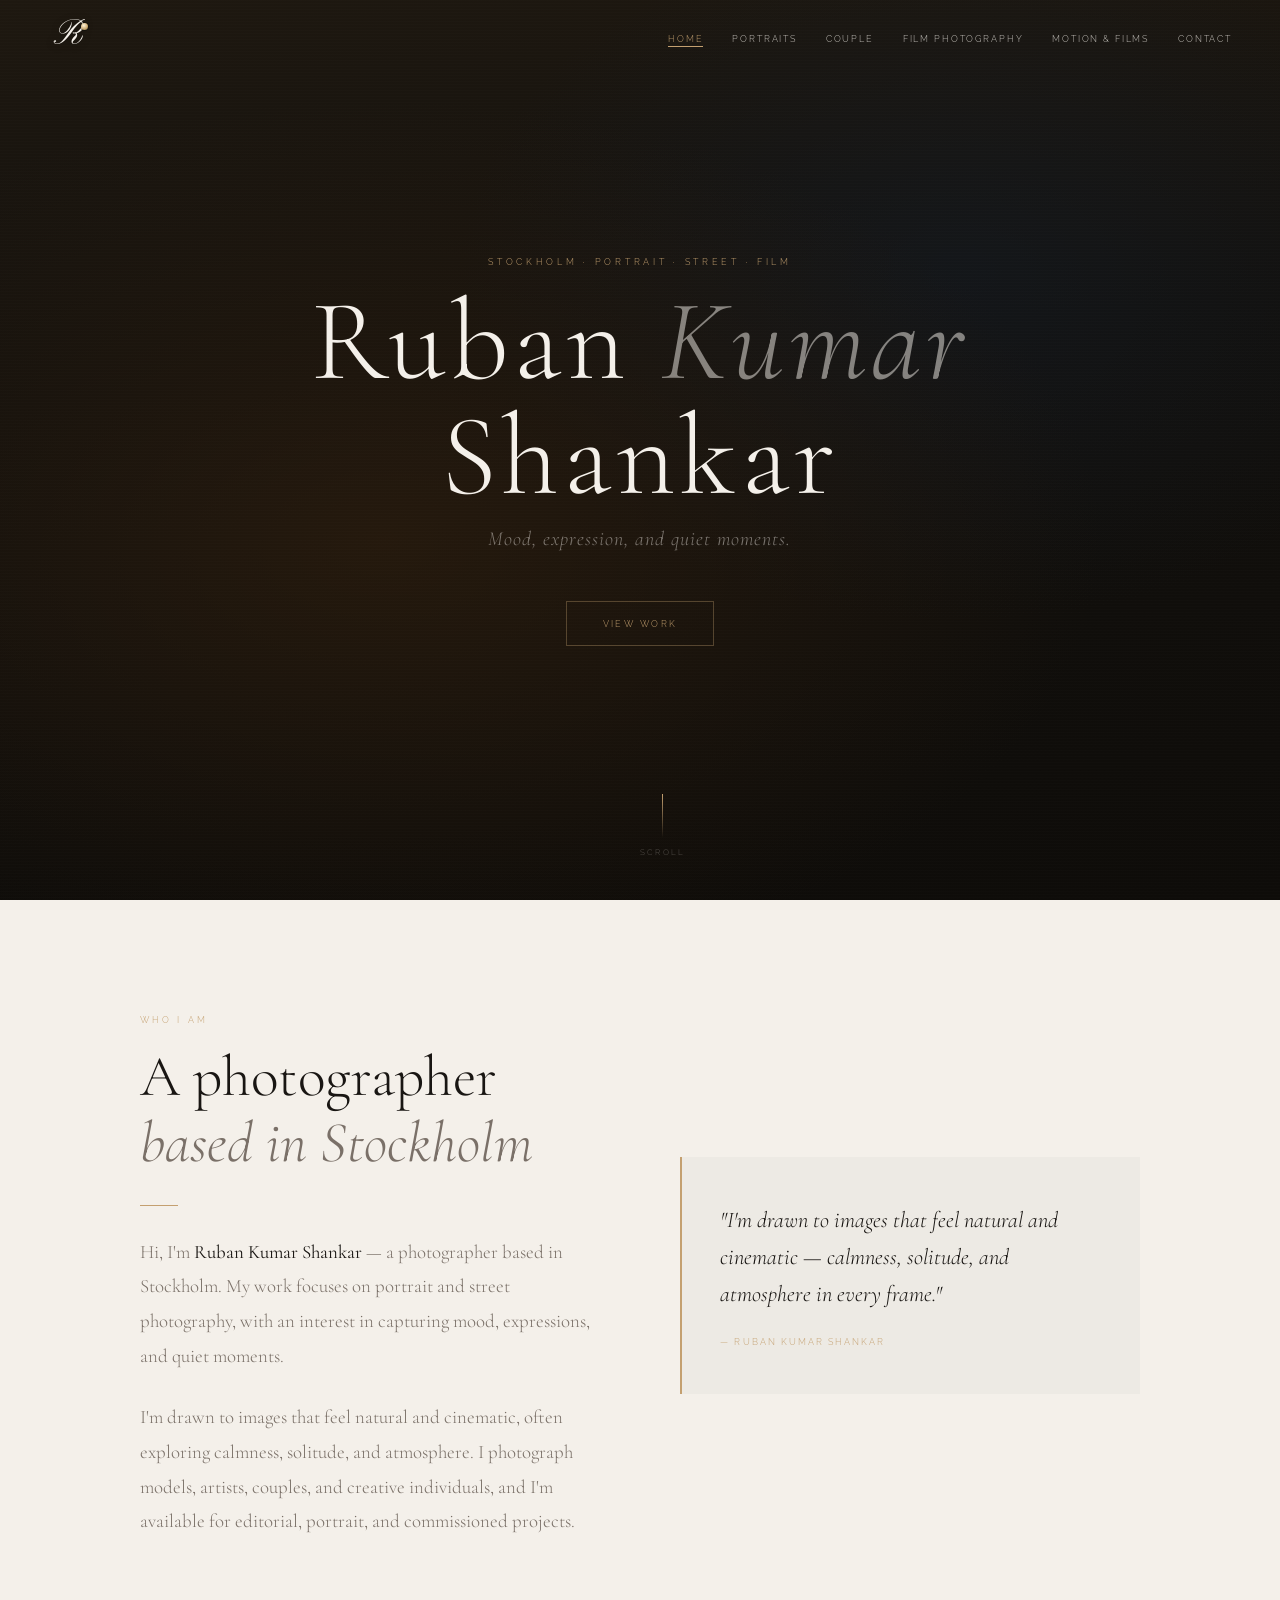
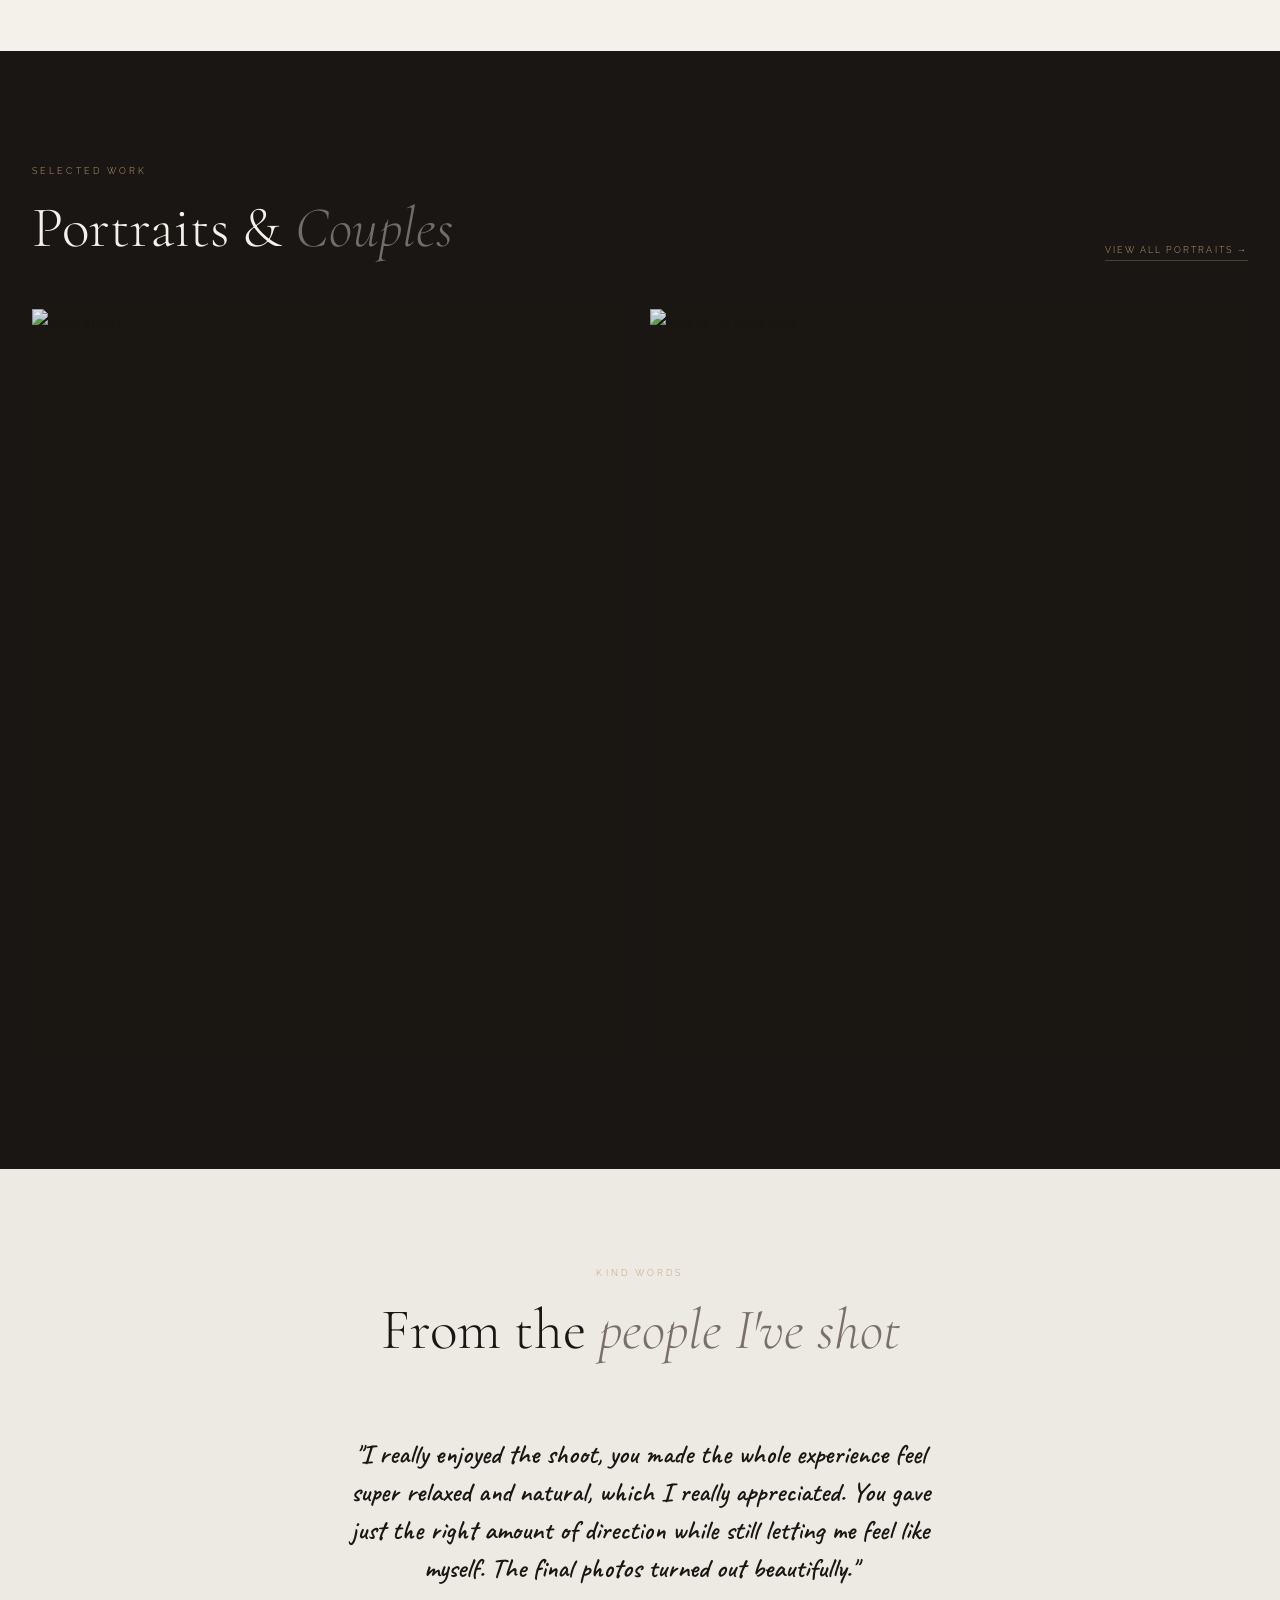
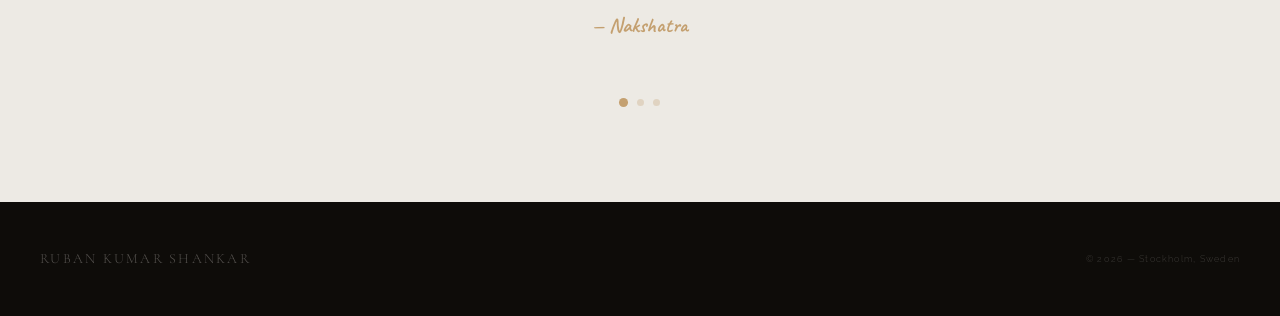
==== commit 86157431: "logo edit" ====
--- a/index.html
+++ b/index.html
@@ -11,7 +11,7 @@
 </head>
 <body>
 <nav id="main-nav">
-  <a class="nav-brand" href="index.html">R · K · S</a>
+  <a class="nav-brand flashr" href="index.html" aria-label="Home"><span class="flashr-r">R</span><span class="flashr-bulb"></span><span class="flashr-glow"></span><span class="flashr-sweep"></span><span class="flashr-burst"></span></a>
   <ul class="nav-links" id="nav-links">
     <li><a id="nav-home" href="index.html">Home</a></li>
     <li><a id="nav-portraits" href="portraits.html">Portraits</a></li>
--- a/style.css
+++ b/style.css
@@ -1,3 +1,5 @@
+@import url('https://fonts.googleapis.com/css2?family=Pinyon+Script&display=swap');
+
 :root {
       --ink:   #191613;
       --paper: #f4f0ea;
@@ -21,7 +23,22 @@
     nav { position:fixed; top:0; left:0; right:0; z-index:200; display:flex; align-items:center; justify-content:space-between; padding:1.4rem 3rem; transition:background .4s var(--ease), box-shadow .4s; }
     nav.scrolled { background:rgba(244,240,234,.93); backdrop-filter:blur(14px); -webkit-backdrop-filter:blur(14px); box-shadow:0 1px 0 rgba(0,0,0,.06); }
     .nav-brand { font-family:var(--serif); font-size:.95rem; font-weight:400; letter-spacing:.2em; text-transform:uppercase; color:var(--paper); cursor:pointer; transition:color .3s; }
-    nav.scrolled .nav-brand { color:var(--ink); }
+    nav.scrolled .nav-brand { color:var(--ink); }
+    /* FLASH R BRAND (Godox Lux) */
+    .nav-brand.flashr { position:relative; display:inline-block; padding:2px 5px; line-height:1; overflow:visible; text-decoration:none; letter-spacing:0; text-transform:none; }
+    .flashr-r { font-family:'Pinyon Script', cursive; font-size:2.2rem; line-height:.7; color:var(--paper); display:block; transition:color .3s; text-shadow:0 1px 8px rgba(0,0,0,.35); }
+    nav.scrolled .flashr-r { color:var(--ink); text-shadow:none; }
+    .flashr-bulb { position:absolute; top:1px; right:0; width:7px; height:7px; border-radius:50%; background:radial-gradient(circle at 40% 35%,#fff3d8,#c9a86e 60%,#6e5b3d); box-shadow:0 0 0 1px rgba(14,12,9,.55); }
+    .flashr-glow, .flashr-sweep, .flashr-burst { position:absolute; pointer-events:none; mix-blend-mode:screen; opacity:0; }
+    .flashr-glow { top:-8px; right:-14px; width:40px; height:40px; border-radius:50%; background:radial-gradient(circle,rgba(255,214,160,.9),transparent 66%); }
+    .flashr-sweep { top:-4px; left:-6px; width:22px; height:46px; background:linear-gradient(90deg,transparent,rgba(255,240,215,.6),transparent); }
+    .flashr-burst { left:50%; top:45%; width:100px; height:100px; border-radius:50%; background:radial-gradient(circle,#fff8ee,#ffdca6 40%,transparent 72%); transform:translate(-50%,-50%) scale(.15); }
+    .flashr:hover .flashr-glow { animation:flashr-flick .6s ease-out both; }
+    .flashr:hover .flashr-sweep { animation:flashr-sweep .7s ease-out both; }
+    .flashr.is-firing .flashr-burst { animation:flashr-bloom .5s ease-out both; }
+    @keyframes flashr-flick {0%{opacity:.35}18%{opacity:.9}26%{opacity:.45}40%{opacity:.8}100%{opacity:.7}}
+    @keyframes flashr-sweep {0%{opacity:0;transform:translateX(-120%) skewX(-18deg)}30%{opacity:.9}100%{opacity:0;transform:translateX(120%) skewX(-18deg)}}
+    @keyframes flashr-bloom {0%{opacity:0;transform:translate(-50%,-50%) scale(.15)}20%{opacity:1}100%{opacity:0;transform:translate(-50%,-50%) scale(3)}}
     .nav-links { display:flex; gap:1.8rem; list-style:none; }
     .nav-links a { font-size:.58rem; letter-spacing:.2em; text-transform:uppercase; color:rgba(244,240,234,.8); text-decoration:none; cursor:pointer; position:relative; transition:color .3s; white-space:nowrap; }
     .nav-links a::after { content:''; position:absolute; bottom:-3px; left:0; width:0; height:1px; background:var(--warm); transition:width .35s var(--ease); }
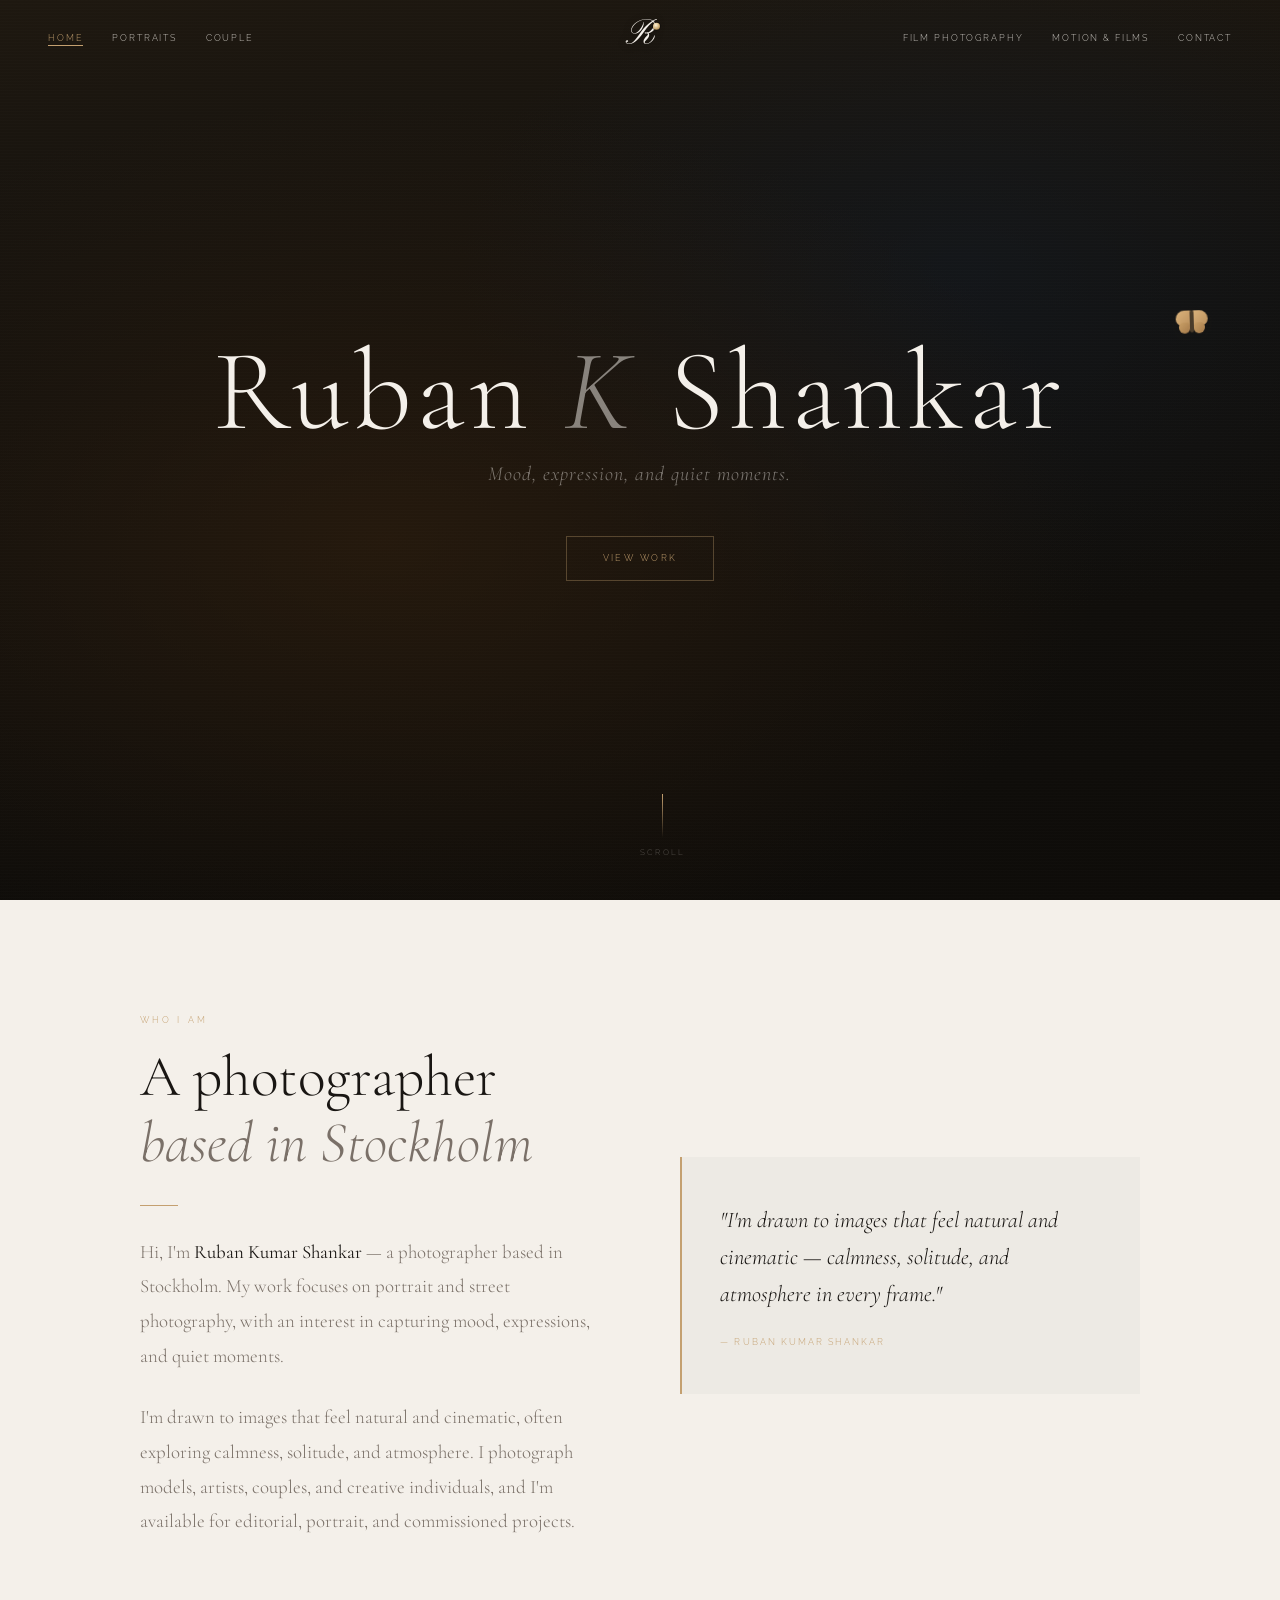
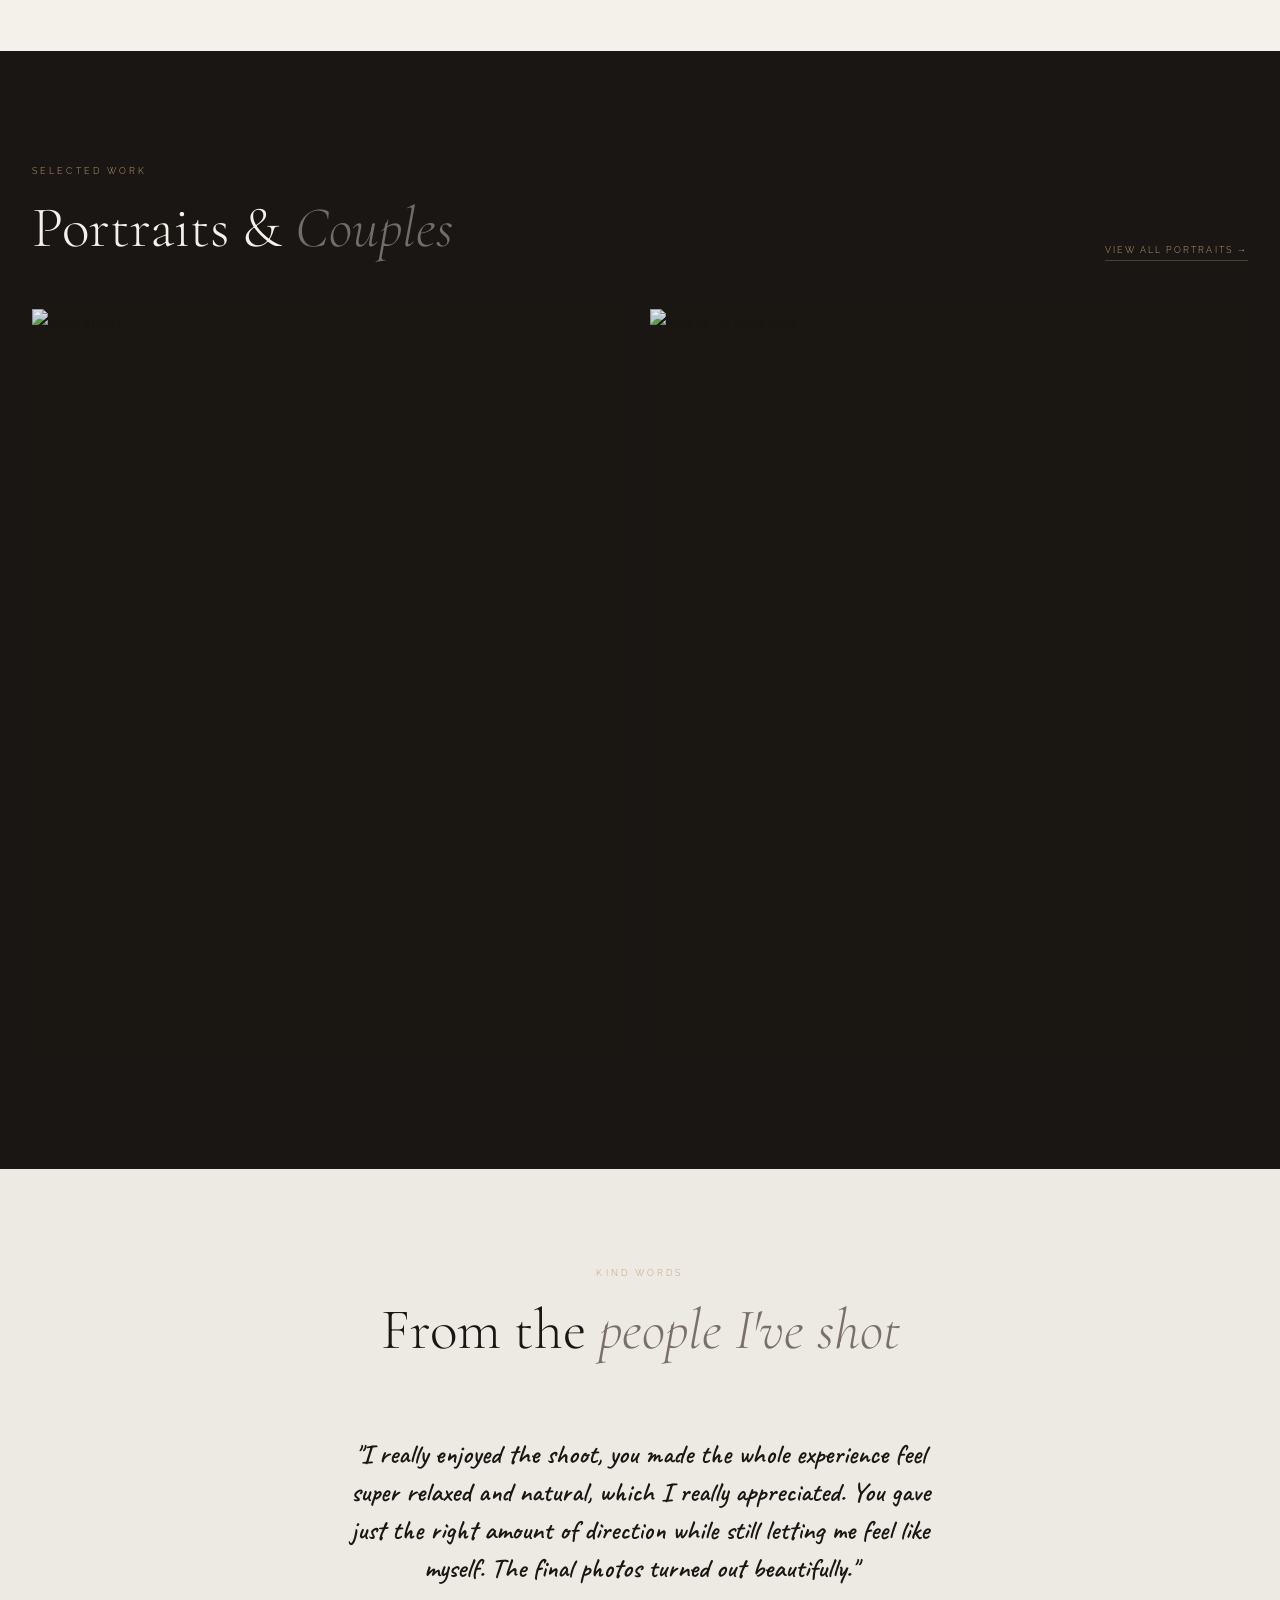
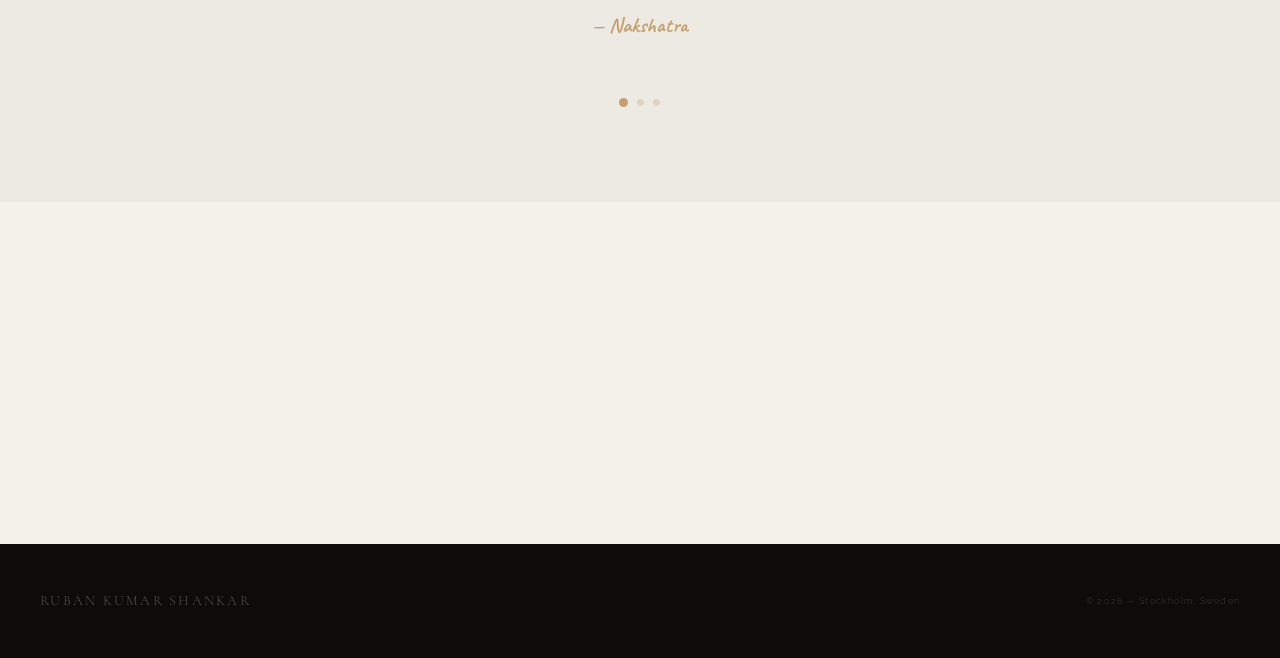
==== commit 287ce367: "Add files via upload" ====
--- a/index.html
+++ b/index.html
@@ -12,22 +12,26 @@
 <body>
 <nav id="main-nav">
   <a class="nav-brand flashr" href="index.html" aria-label="Home"><span class="flashr-r">R</span><span class="flashr-bulb"></span><span class="flashr-glow"></span><span class="flashr-sweep"></span><span class="flashr-burst"></span></a>
-  <ul class="nav-links" id="nav-links">
-    <li><a id="nav-home" href="index.html">Home</a></li>
-    <li><a id="nav-portraits" href="portraits.html">Portraits</a></li>
-    <li><a id="nav-couple" href="couple.html">Couple</a></li>
-    <li><a id="nav-film" href="film.html">Film Photography</a></li>
-    <li><a id="nav-motion" href="motion.html">Motion &amp; Films</a></li>
-    <li><a id="nav-contact" href="contact.html">Contact</a></li>
-  </ul>
+  <div class="nav-menu" id="nav-menu">
+    <ul class="nav-group">
+      <li><a id="nav-home" href="index.html">Home</a></li>
+      <li><a id="nav-portraits" href="portraits.html">Portraits</a></li>
+      <li><a id="nav-couple" href="couple.html">Couple</a></li>
+    </ul>
+    <ul class="nav-group">
+      <li><a id="nav-film" href="film.html">Film Photography</a></li>
+      <li><a id="nav-motion" href="motion.html">Motion &amp; Films</a></li>
+      <li><a id="nav-contact" href="contact.html">Contact</a></li>
+    </ul>
+  </div>
   <button class="nav-toggle" id="nav-toggle" aria-label="Menu">
     <span></span><span></span><span></span>
   </button>
 </nav>
 <section class="hero">
     <div class="hero-content">
-      <p class="hero-eyebrow">Stockholm · Portrait · Street · Film</p>
-      <h1 class="hero-name">Ruban <em>Kumar</em><br>Shankar</h1>
+      
+      <h1 class="hero-name">Ruban <em>K</em> Shankar</h1>
       <p class="hero-sub">Mood, expression, and quiet moments.</p>
       <a class="hero-cta" href="portraits.html">View Work</a>
     </div>
@@ -107,7 +111,10 @@
     </div>
   </section>
 
-  <footer><span class="footer-brand">Ruban Kumar Shankar</span><span class="footer-copy">© 2026 — Stockholm, Sweden</span></footer>
+  <section class="photo-marquee-section">
+  <div class="photo-marquee"><div class="pm-track" id="home-marquee"></div></div>
+</section>
+<footer><span class="footer-brand">Ruban Kumar Shankar</span><span class="footer-copy">© 2026 — Stockholm, Sweden</span></footer>
 <div class="modal-overlay" id="session-modal" onclick="closeModal(event)">
   <div class="modal-nav-bar" onclick="event.stopPropagation()">
     <div>
@@ -119,5 +126,6 @@
   <div class="modal-body" onclick="event.stopPropagation()" id="modal-body"></div>
 </div>
 <script src="site.js"></script>
+<script src="flight.js"></script>
 </body>
 </html>
--- a/style.css
+++ b/style.css
@@ -204,6 +204,15 @@
     .btn-submit:hover { background:var(--warm); color:var(--ink); border-color:var(--warm); }
     .form-success { display:none; font-family:var(--serif); font-style:italic; color:var(--warm); font-size:1rem; }
 
+    /* HOME PHOTO MARQUEE */
+    .photo-marquee-section { background:var(--paper); padding:3.5rem 0; }
+    .photo-marquee { position:relative; overflow:hidden; -webkit-mask-image:linear-gradient(90deg,transparent,#000 7%,#000 93%,transparent); mask-image:linear-gradient(90deg,transparent,#000 7%,#000 93%,transparent); }
+    .pm-track { display:flex; gap:1rem; width:max-content; animation:pmscroll 48s linear infinite; }
+    .photo-marquee:hover .pm-track { animation-play-state:paused; }
+    .pm-track img { height:230px; width:auto; object-fit:cover; display:block; filter:brightness(.92) saturate(.82) grayscale(.1); transition:filter .5s var(--ease); }
+    .pm-track img:hover { filter:brightness(1) saturate(1) grayscale(0); }
+    @keyframes pmscroll { from{transform:translateX(0)} to{transform:translateX(-50%)} }
+
     /* FOOTER */
     footer { background:#0e0c09; padding:2.8rem 2.5rem; display:flex; justify-content:space-between; align-items:center; flex-wrap:wrap; gap:1rem; }
     .footer-brand { font-family:var(--serif); font-size:.88rem; letter-spacing:.16em; text-transform:uppercase; color:rgba(244,240,234,.3); }
@@ -226,4 +235,26 @@
     @media (max-width:480px) {
       section { padding:4.5rem 0; }
       .portraits-grid { grid-template-columns:1fr 1fr; }
-    }+    }
+
+    /* CENTERED NAV (v2) */
+    #main-nav { justify-content:center; }
+    #main-nav .nav-brand.flashr { position:absolute; left:50%; top:50%; transform:translate(-50%,-50%); }
+    .nav-menu { display:flex; justify-content:space-between; align-items:center; width:100%; }
+    .nav-group { display:flex; gap:1.8rem; list-style:none; }
+    .nav-group a { font-size:.58rem; letter-spacing:.2em; text-transform:uppercase; color:rgba(244,240,234,.8); text-decoration:none; cursor:pointer; position:relative; transition:color .3s; white-space:nowrap; }
+    .nav-group a::after { content:''; position:absolute; bottom:-3px; left:0; width:0; height:1px; background:var(--warm); transition:width .35s var(--ease); }
+    .nav-group a:hover::after, .nav-group a.active::after { width:100%; }
+    .nav-group a.active { color:var(--warm); }
+    nav.scrolled .nav-group a { color:var(--muted); }
+    nav.scrolled .nav-group a.active { color:var(--warm); }
+    @media (max-width:860px){
+      #main-nav { justify-content:flex-start; }
+      #main-nav .nav-brand.flashr { left:1.5rem; top:50%; transform:translateY(-50%); }
+      .nav-menu { position:fixed; top:0; right:-100%; height:100vh; width:72%; background:var(--ink); flex-direction:column; justify-content:center; align-items:center; gap:2.6rem; z-index:210; transition:right .4s var(--ease); }
+      .nav-menu.open { right:0; }
+      .nav-group { flex-direction:column; align-items:center; gap:2.2rem; }
+      .nav-group a { font-size:.8rem; color:rgba(244,240,234,.75) !important; }
+      .nav-group a.active { color:var(--warm) !important; }
+      .nav-toggle { display:block; z-index:300; margin-left:auto; }
+    }
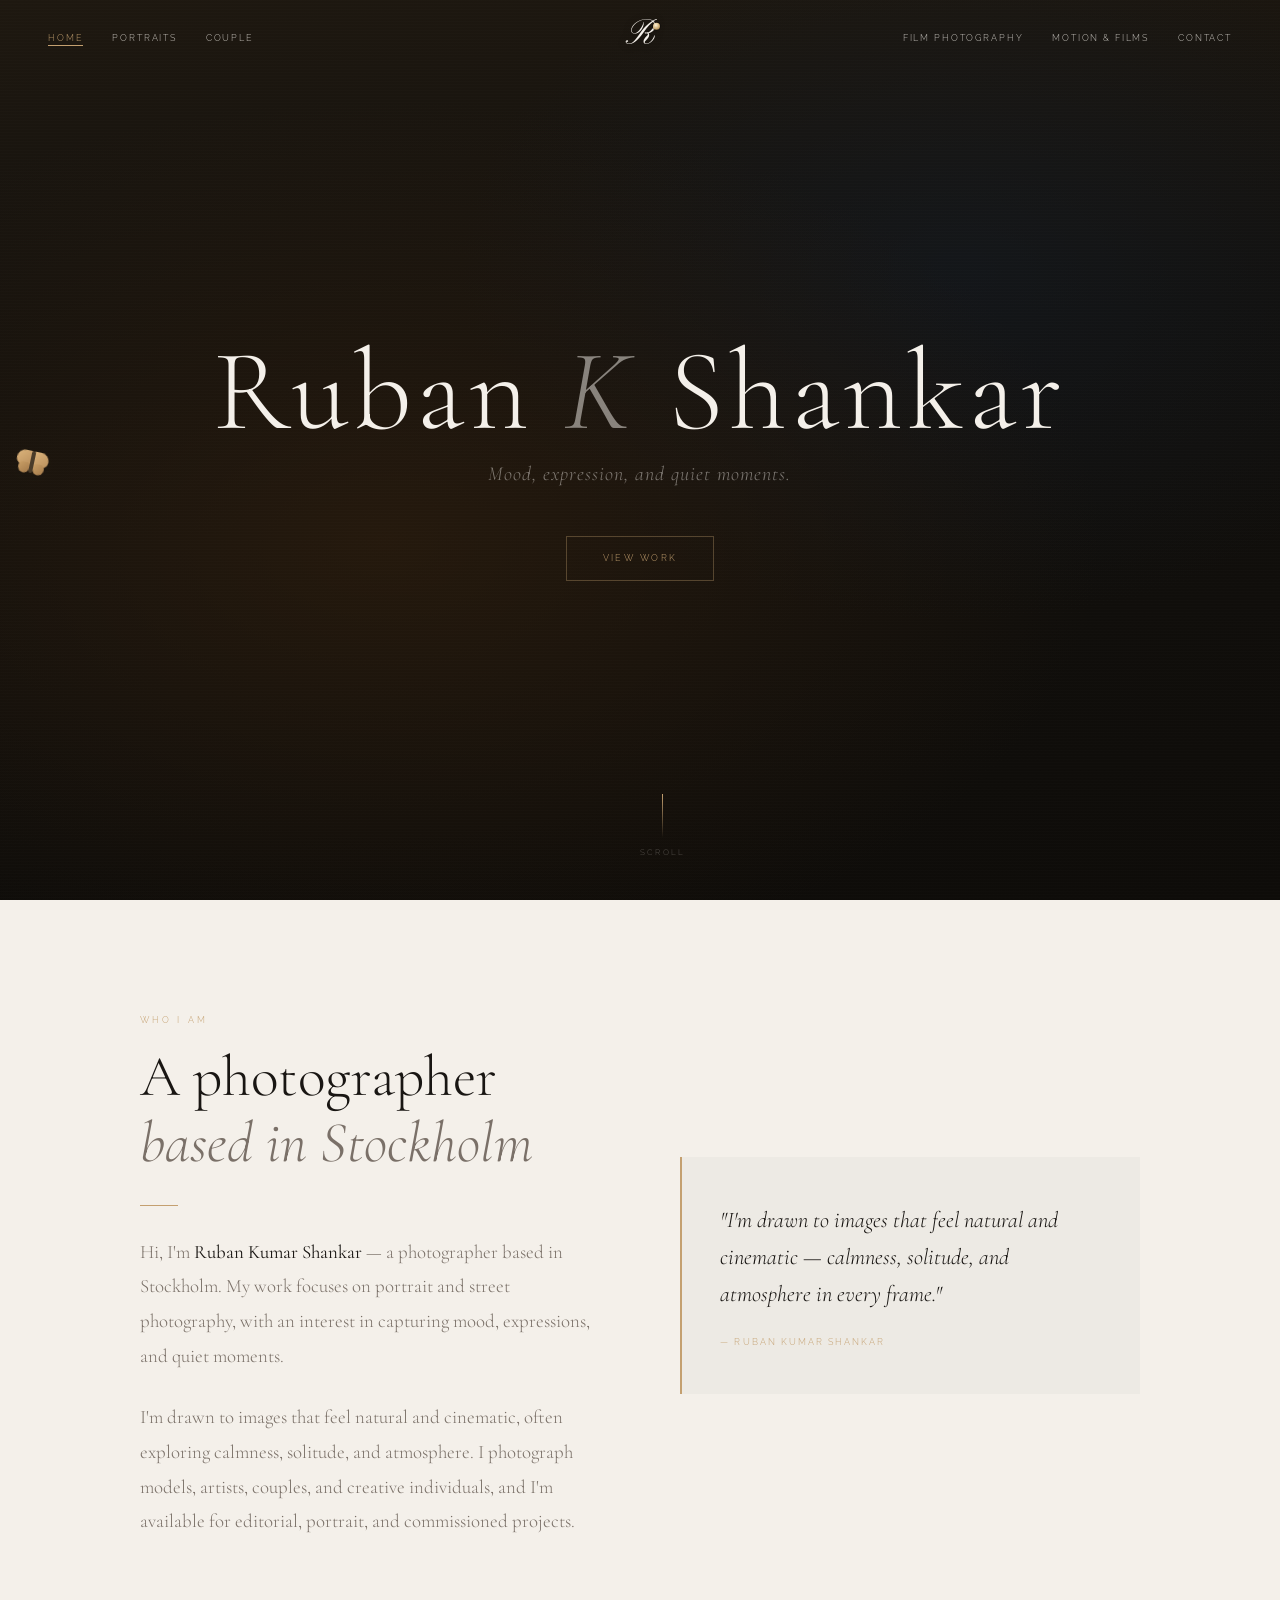
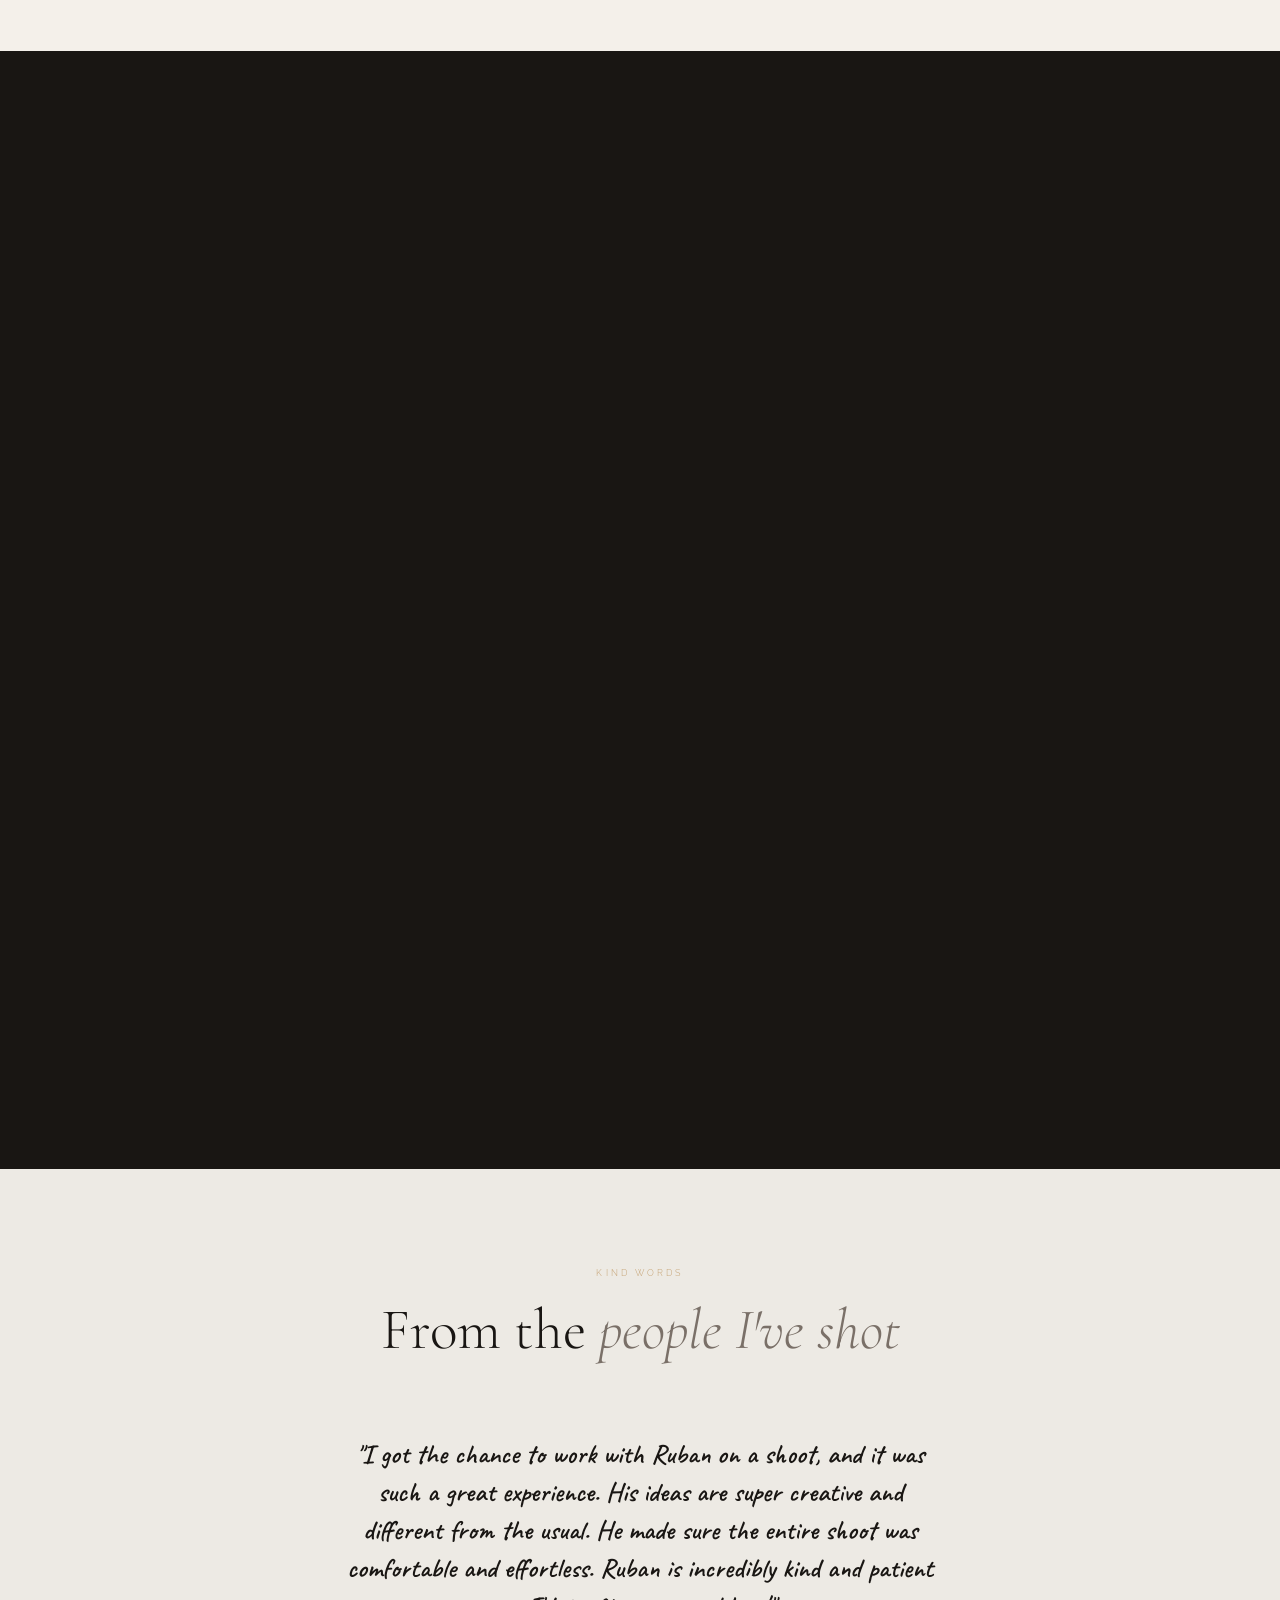
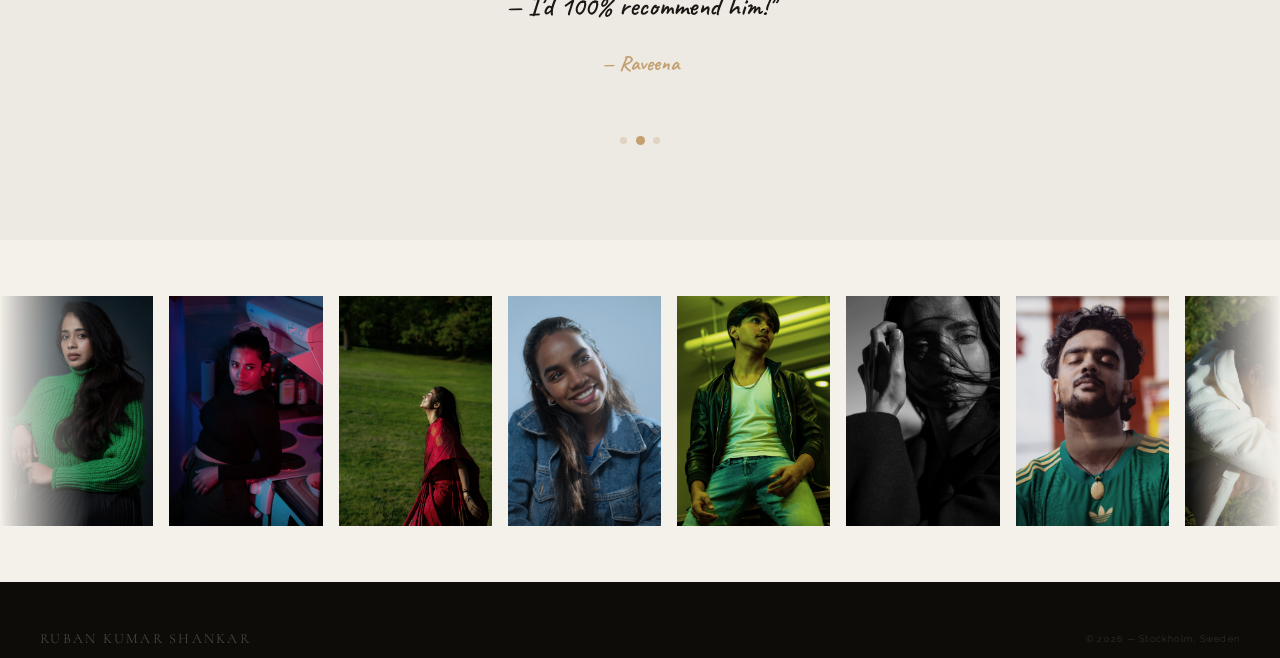
==== commit c305b403: "icons linked" ====
--- a/index.html
+++ b/index.html
@@ -72,11 +72,11 @@
       </div>
       <div class="home-feature-grid">
         <a class="home-feature-card reveal" style="transition-delay:.1s" href="portraits.html">
-          <img src="https://cdn.myportfolio.com/83d0ee9f-f823-47f2-b3d6-2b49afa565c9/6a889fc2-a87f-40f0-946a-40c89213c8d4_rwc_0x434x1365x1365x32.jpg?h=e5824a8cd0b919c02f7b81f8e61b1beb" alt="Bhoomika" loading="lazy"/>
+          <img src="Photos/Portraits/Bhoomika.jpg" alt="Bhoomika" loading="lazy"/>
           <div class="card-label"><span class="cat">Portraits</span><span>Bhoomika</span></div>
         </a>
         <a class="home-feature-card reveal" style="transition-delay:.2s" href="couple.html">
-          <img src="https://cdn.myportfolio.com/83d0ee9f-f823-47f2-b3d6-2b49afa565c9/3237077a-9f48-49ce-8d47-b8405699589f_rwc_0x595x1365x1365x32.jpg?h=fba1a4f6bc89c14a0c44345f353e8f5a" alt="Mohan & Akansha" loading="lazy"/>
+          <img src="Photos/Couple/Mohan &amp; Akansha.jpg" alt="Mohan &amp; Akansha" loading="lazy"/>
           <div class="card-label"><span class="cat">Couples</span><span>Mohan &amp; Akansha</span></div>
         </a>
       </div>
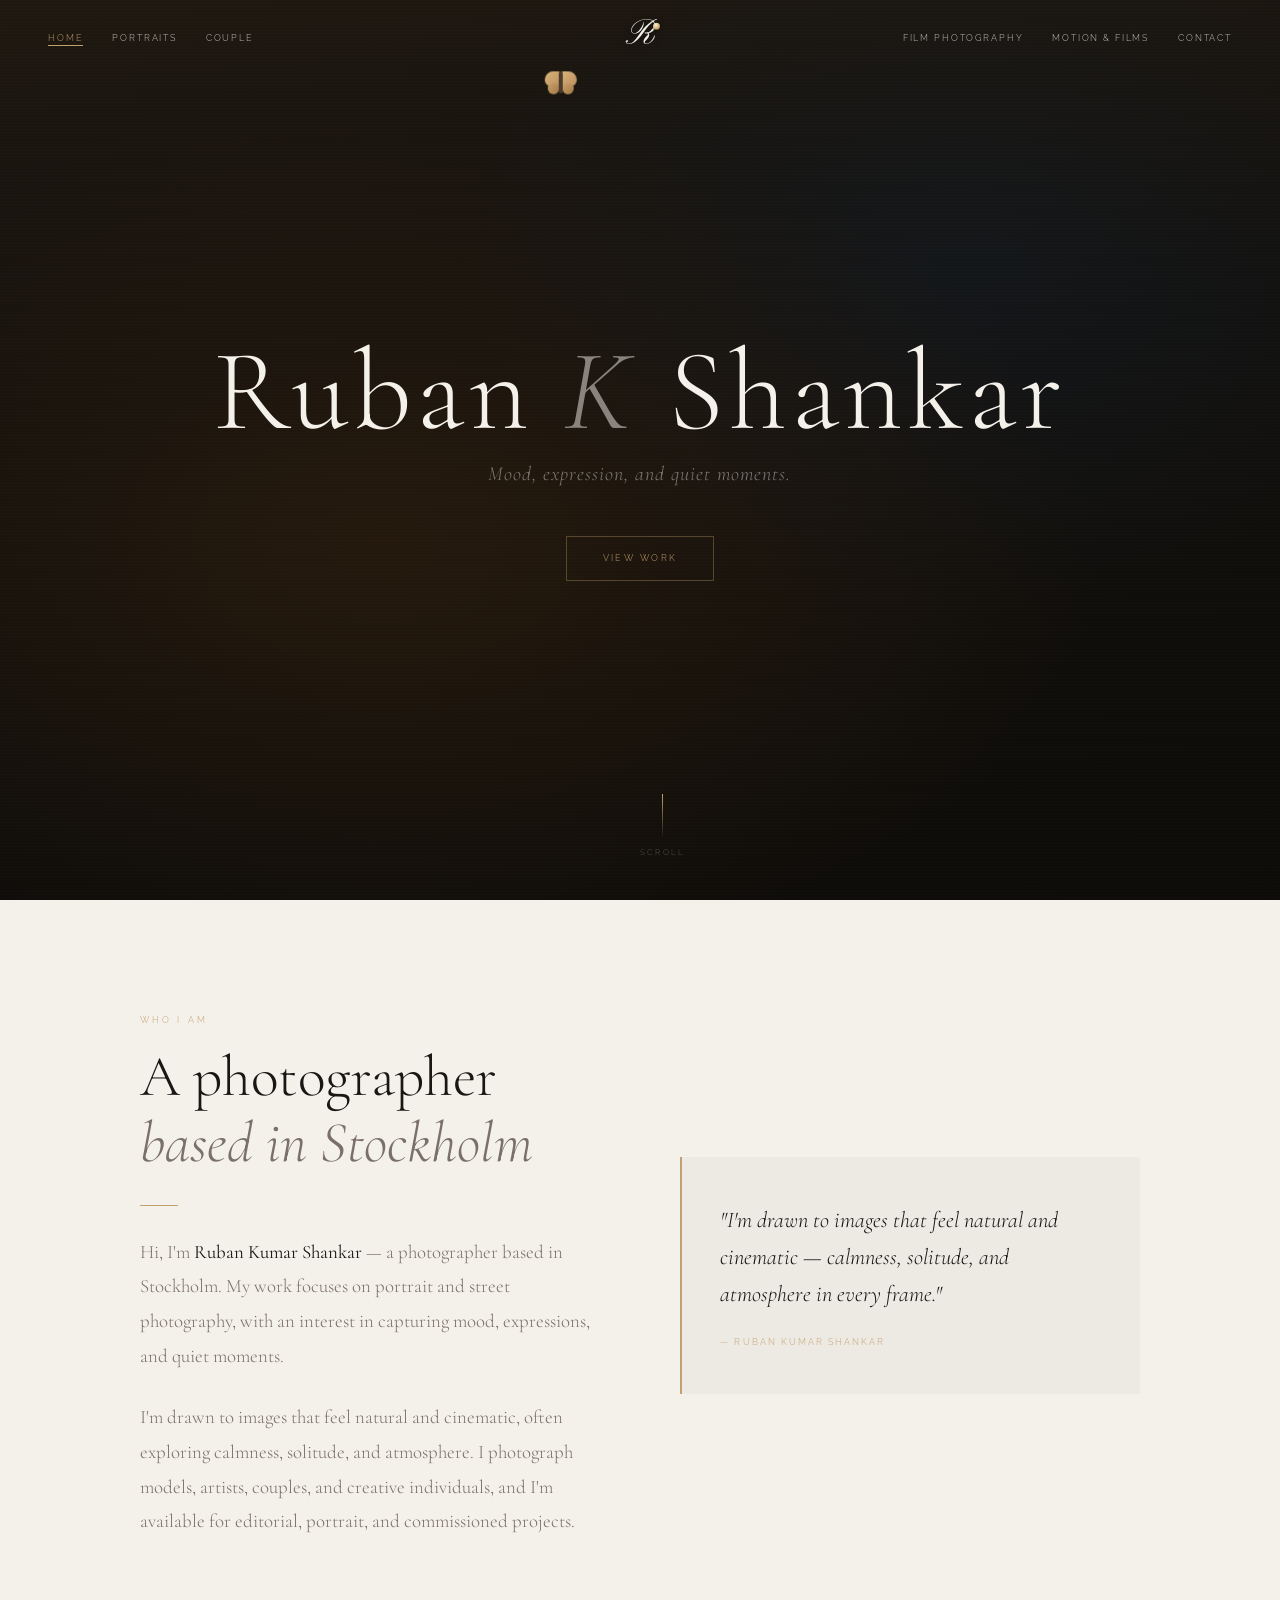
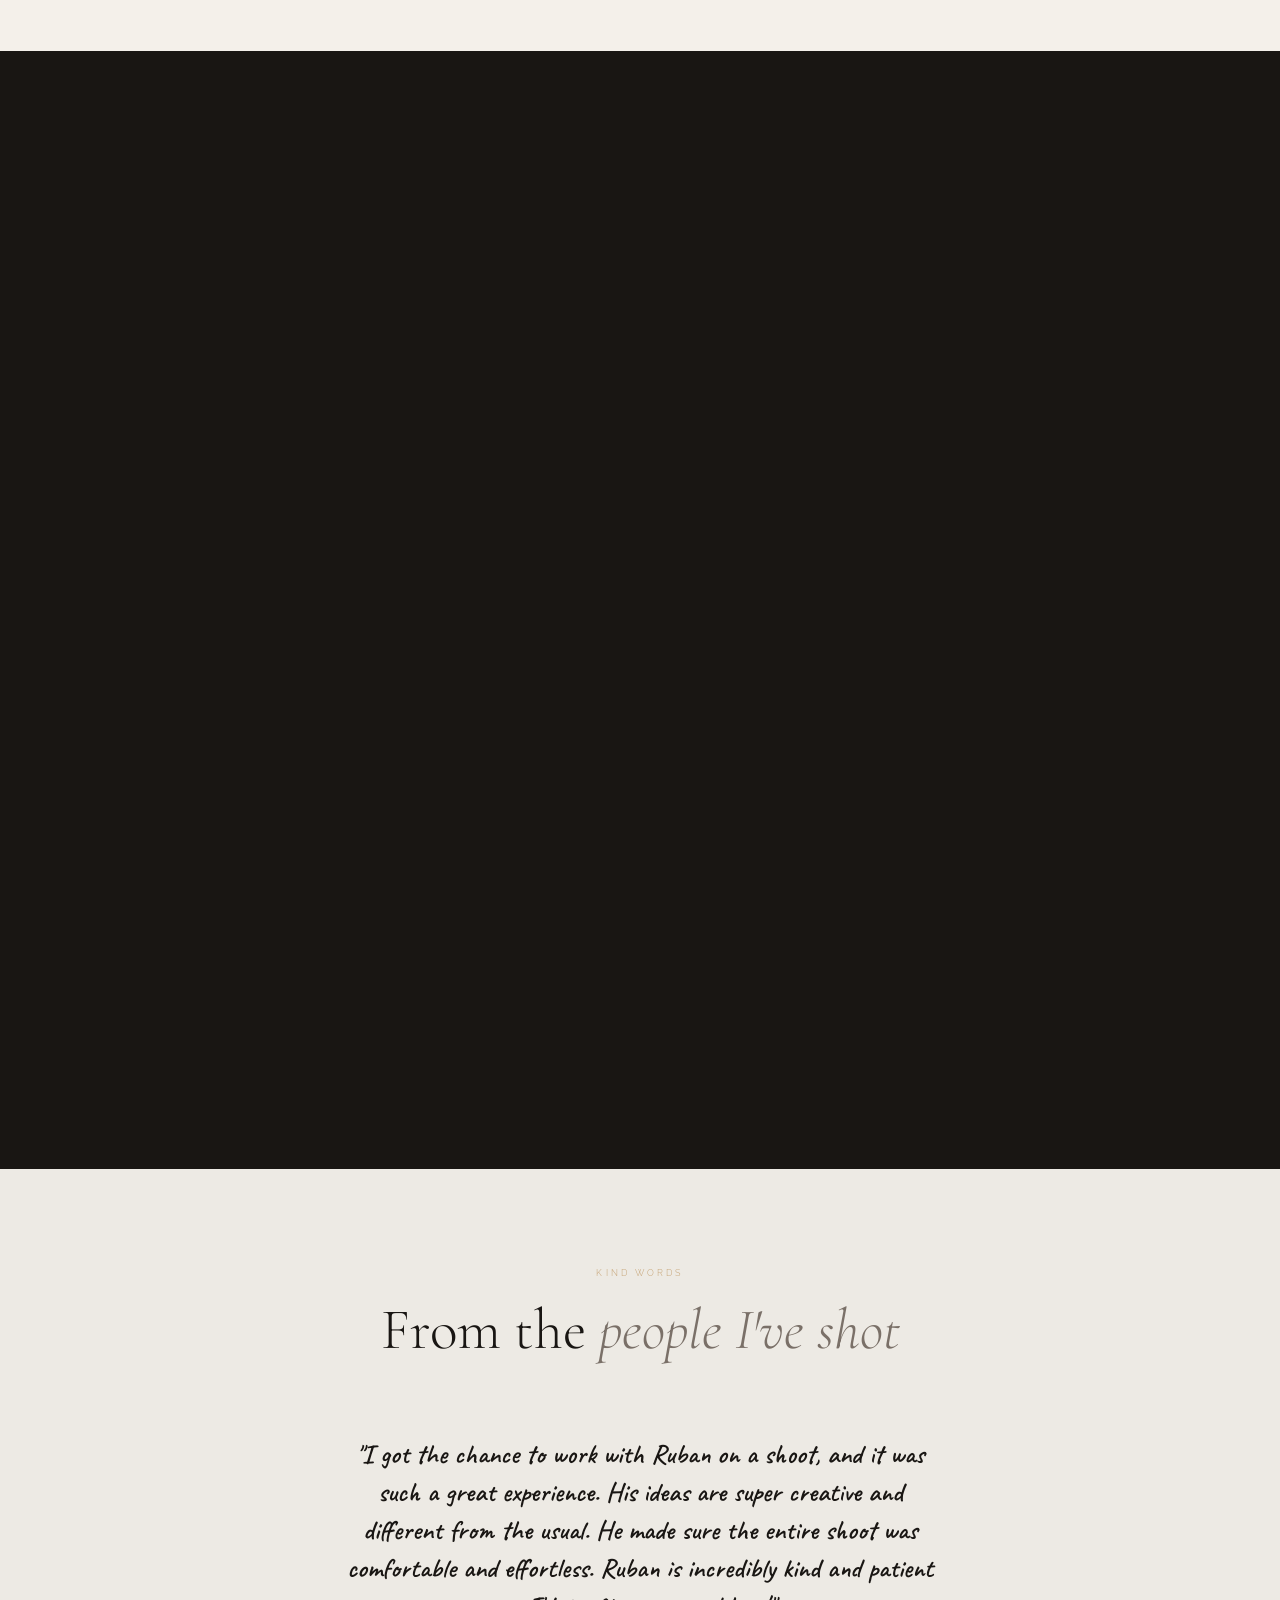
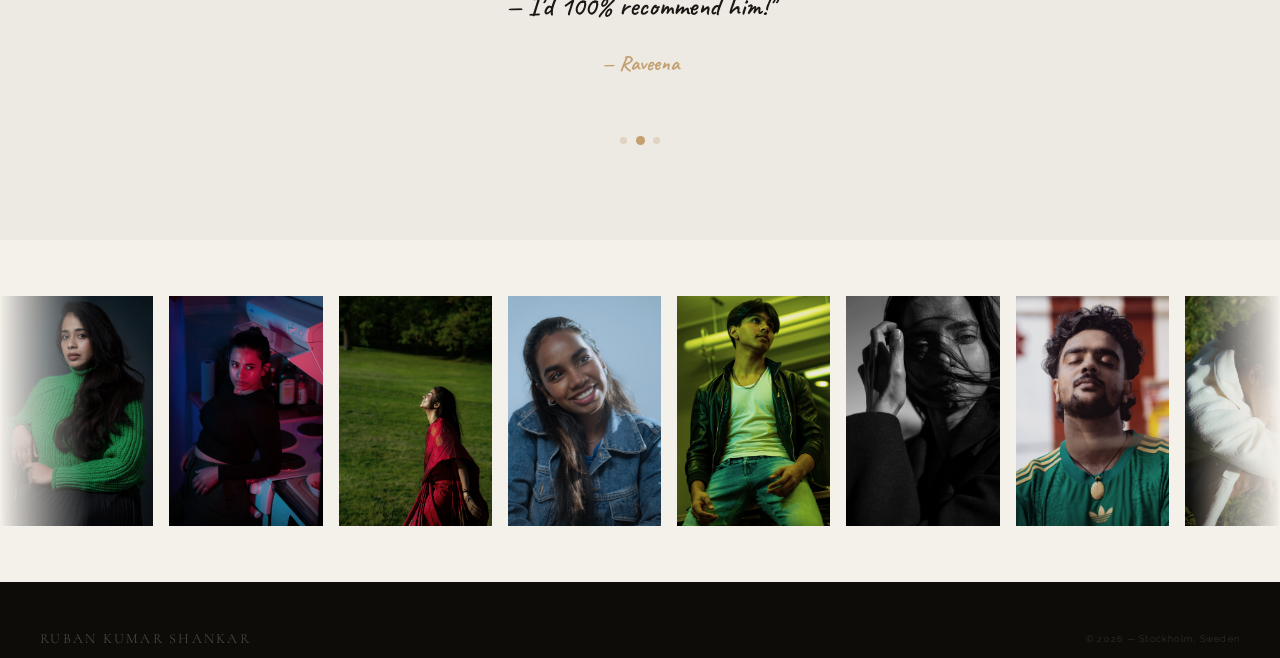
==== commit 306fed77: "favicon linked" ====
--- a/index.html
+++ b/index.html
@@ -7,6 +7,7 @@
   <link rel="preconnect" href="https://fonts.googleapis.com"/>
   <link rel="preconnect" href="https://fonts.gstatic.com" crossorigin/>
   <link href="https://fonts.googleapis.com/css2?family=Cormorant+Garamond:ital,wght@0,300;0,400;0,500;1,300;1,400&family=Raleway:wght@200;300;400;500&family=Caveat:wght@500;600;700&display=swap" rel="stylesheet"/>
+  <link rel="icon" type="image/png" href="Photos/favicon.png"/>
   <link rel="stylesheet" href="style.css"/>
 </head>
 <body>
